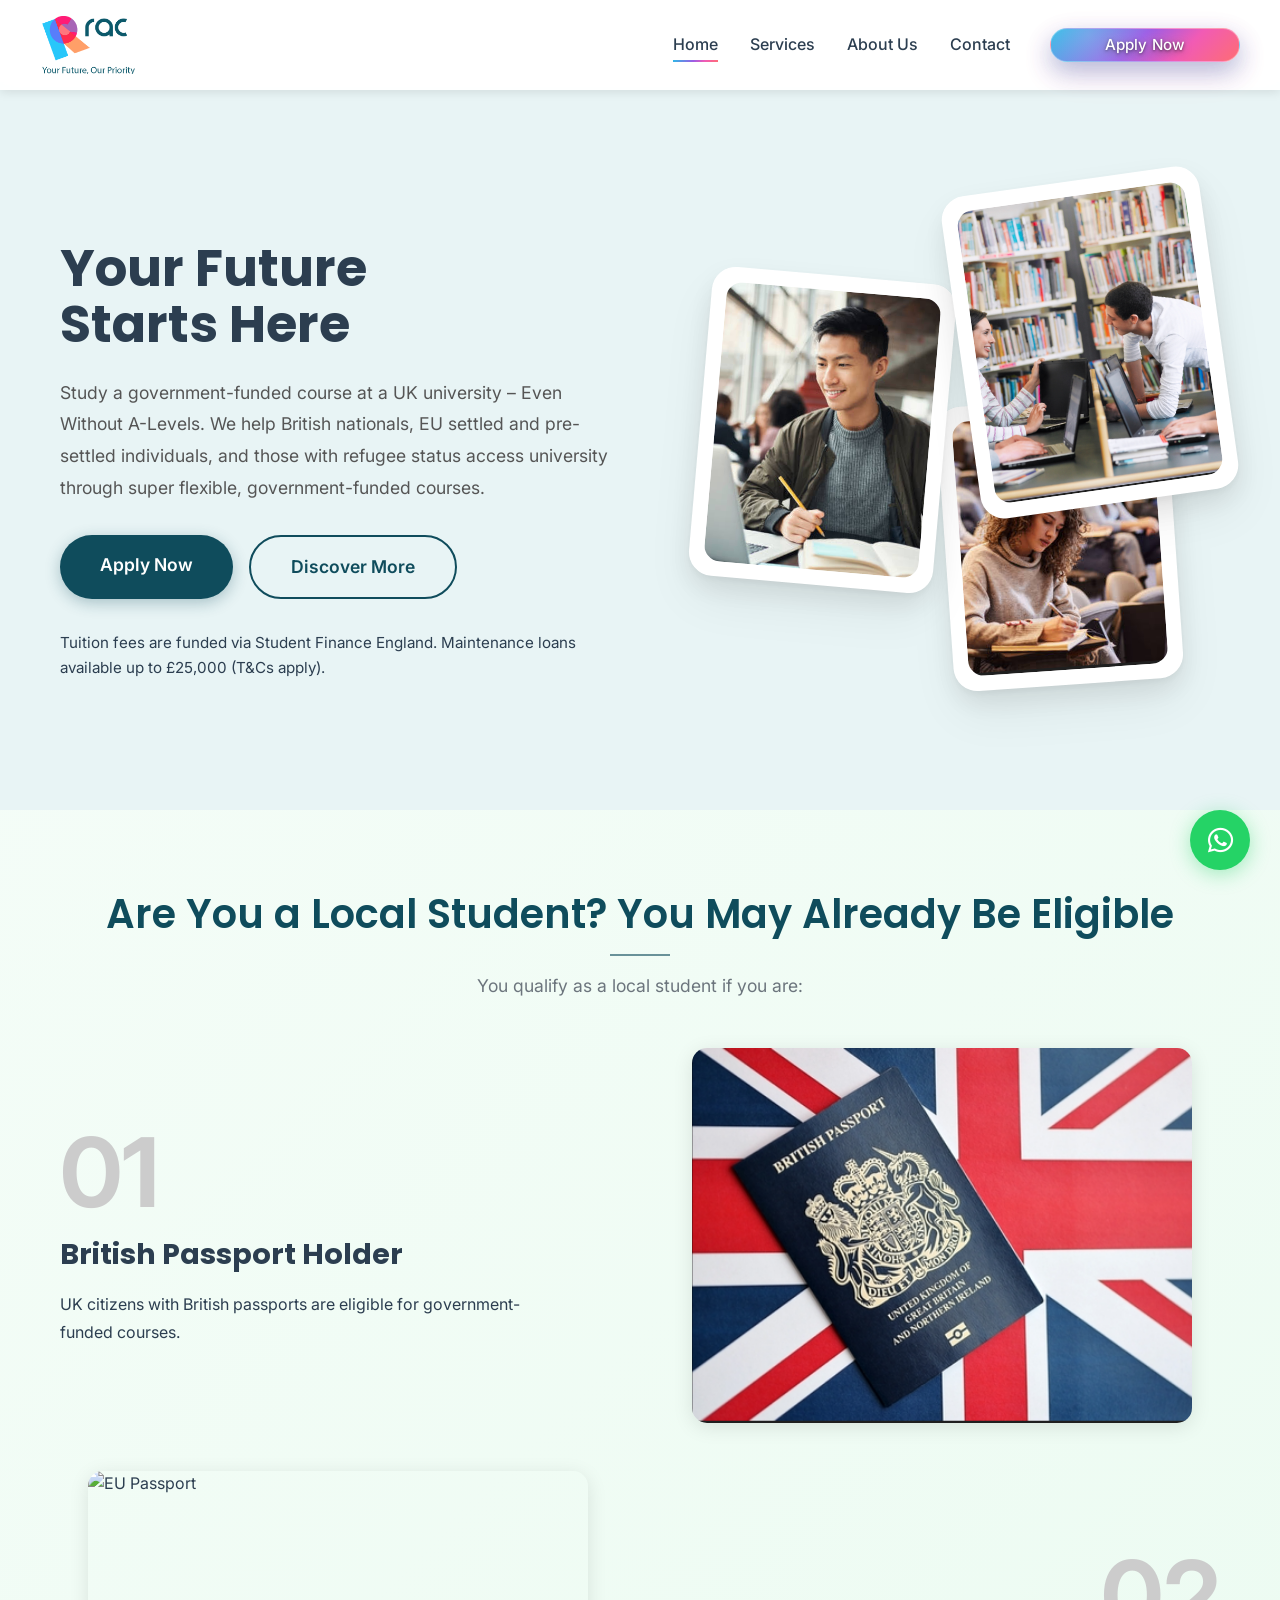
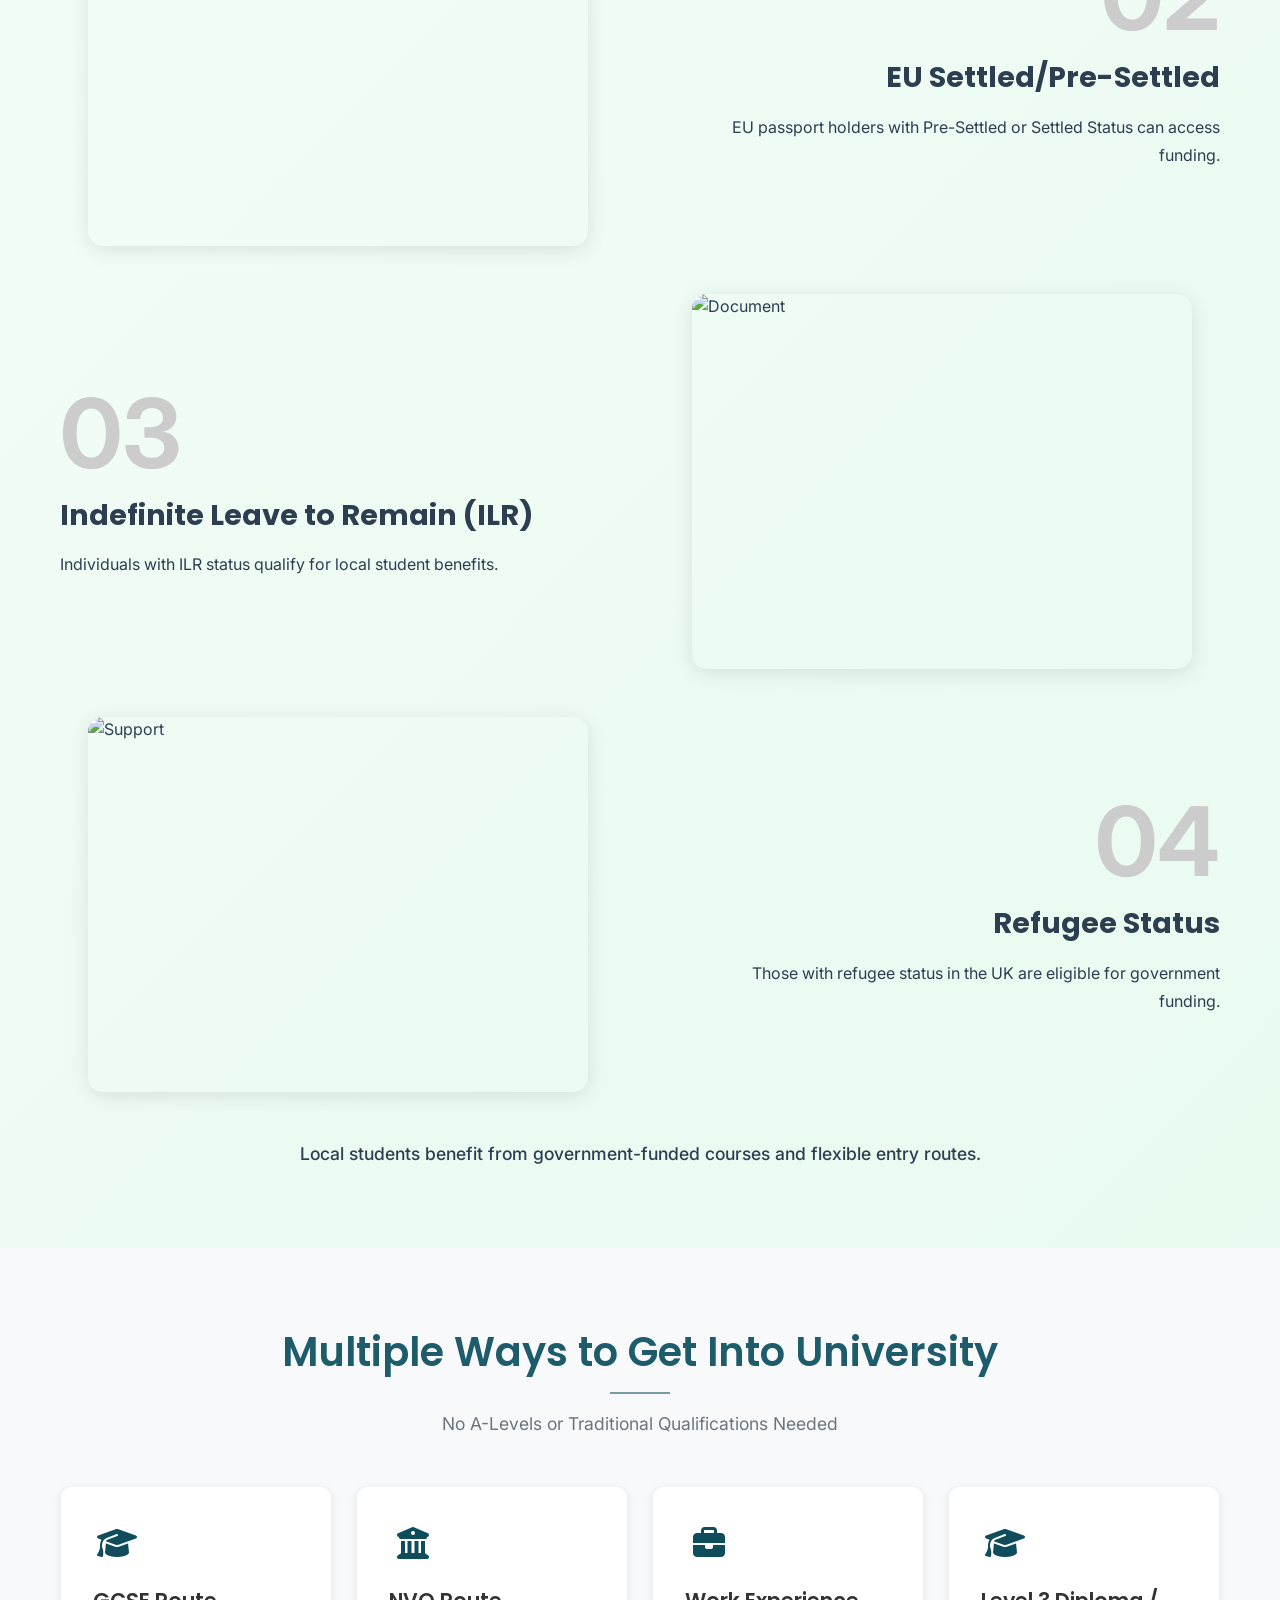
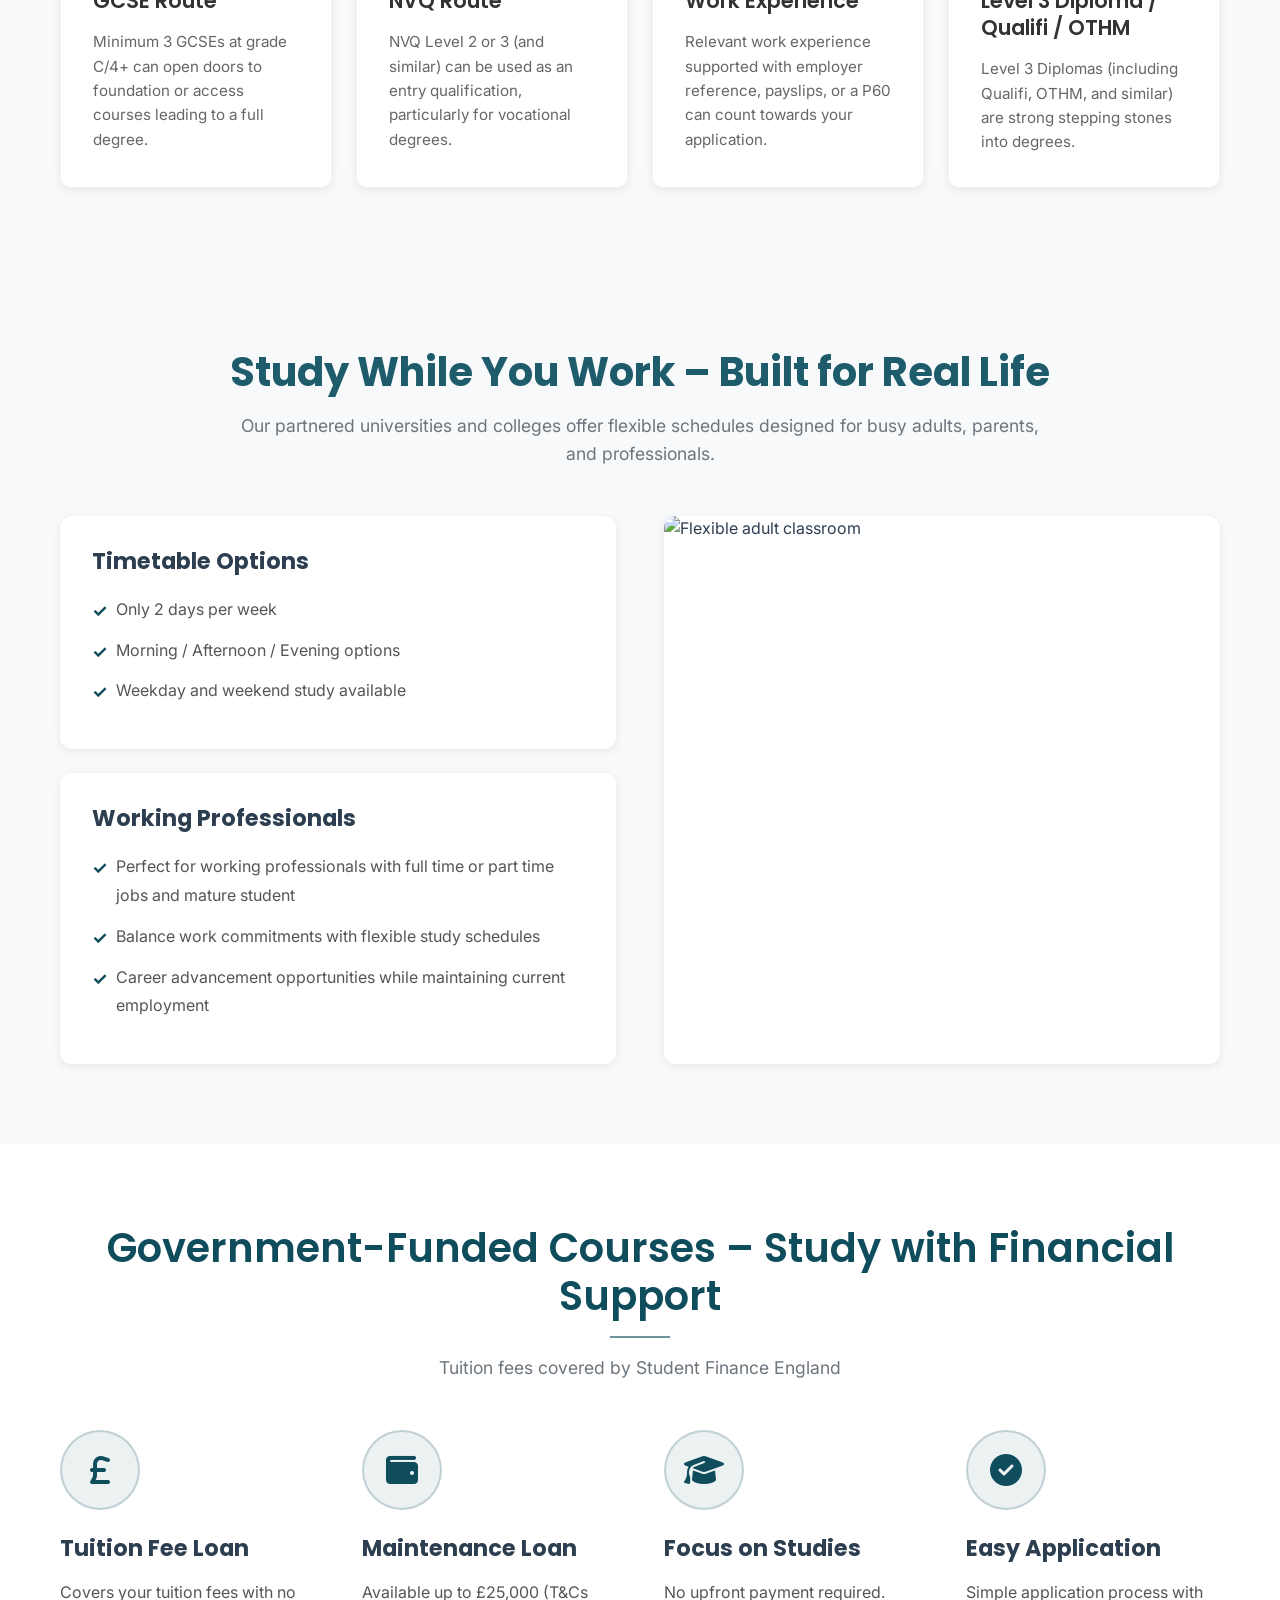
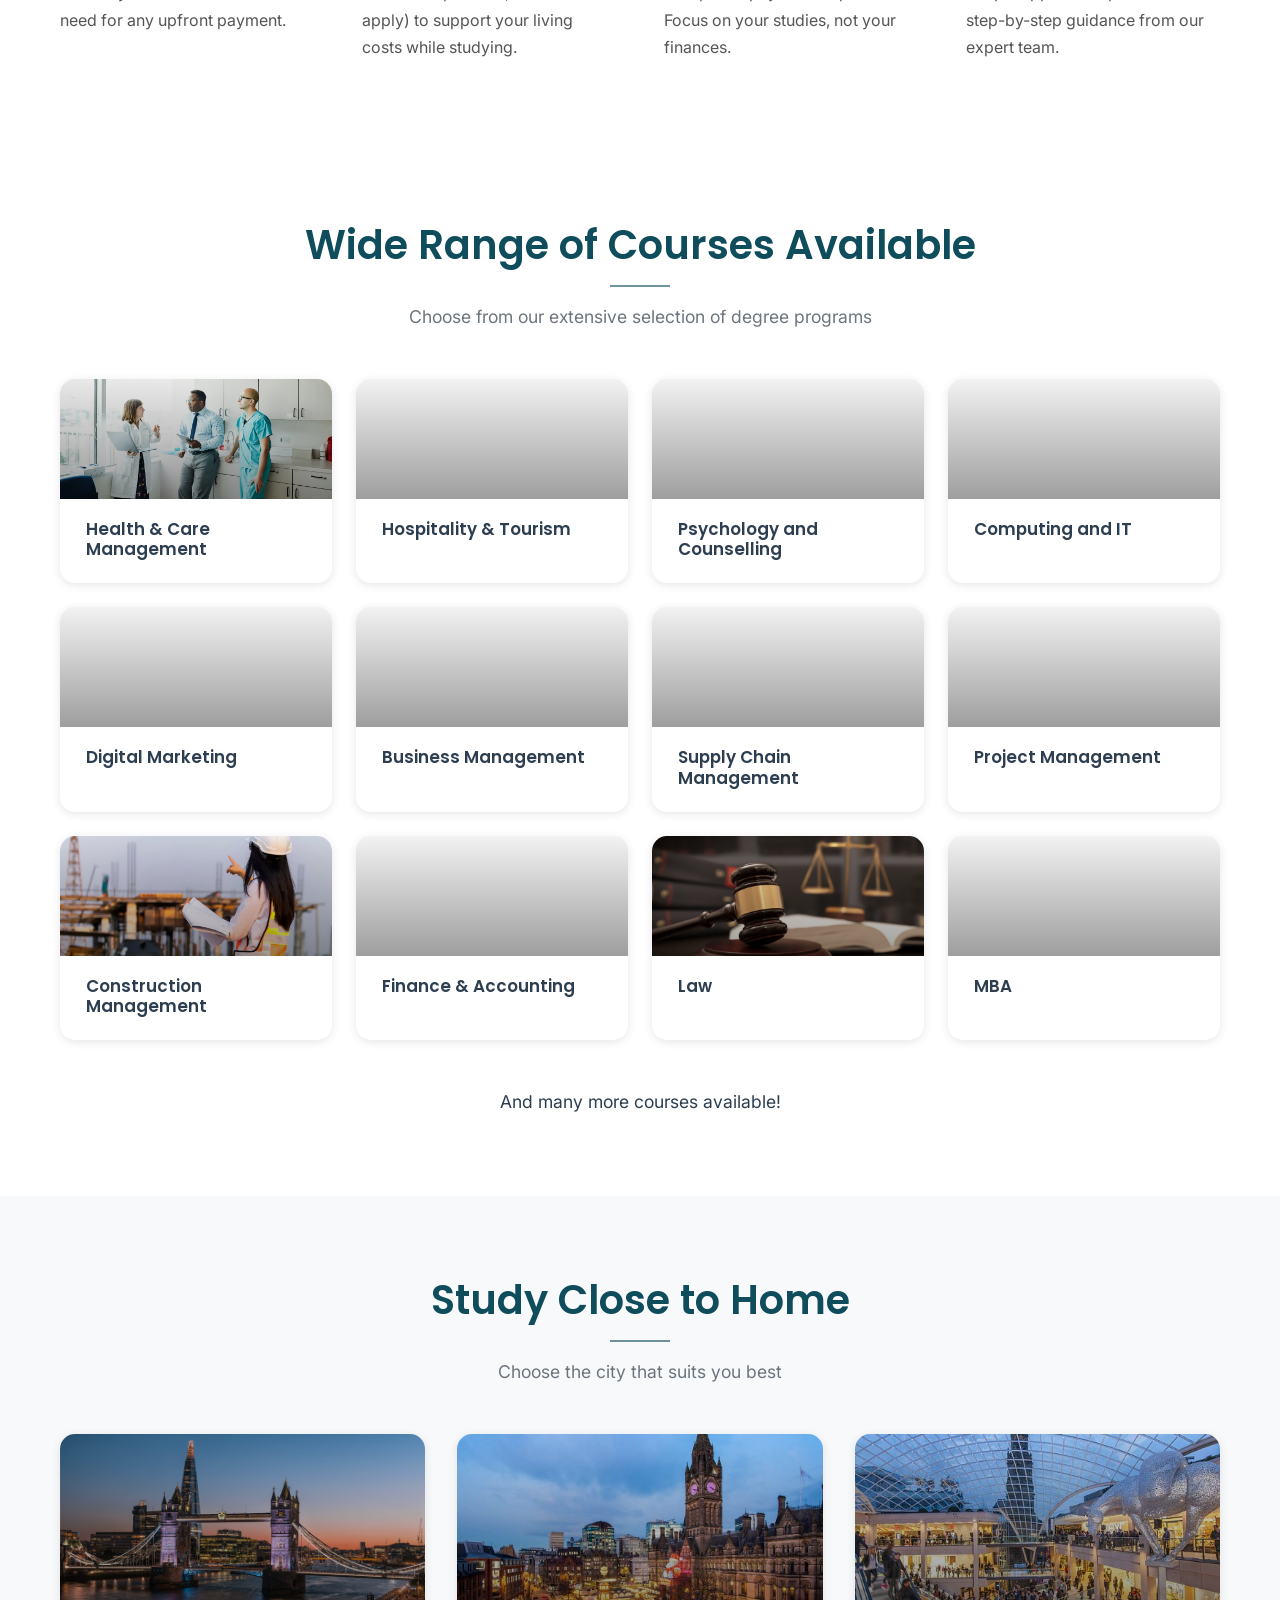
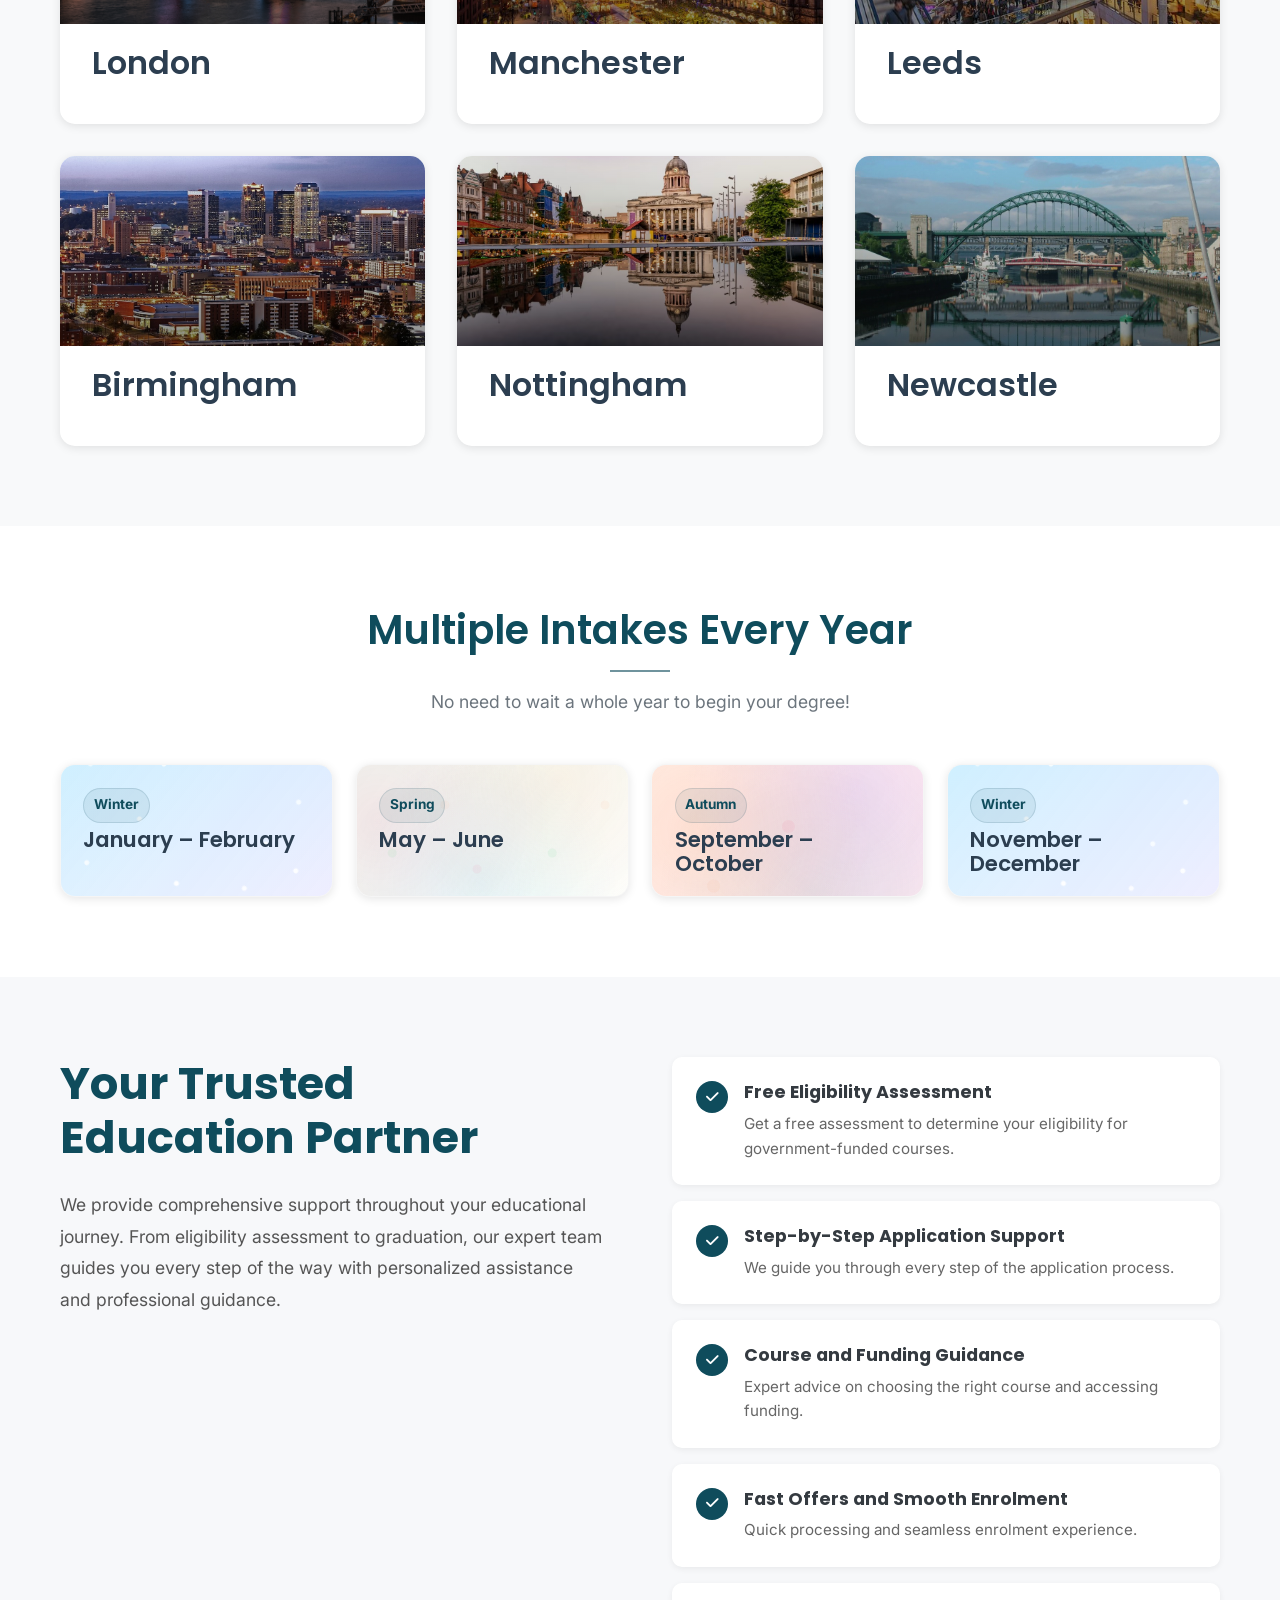
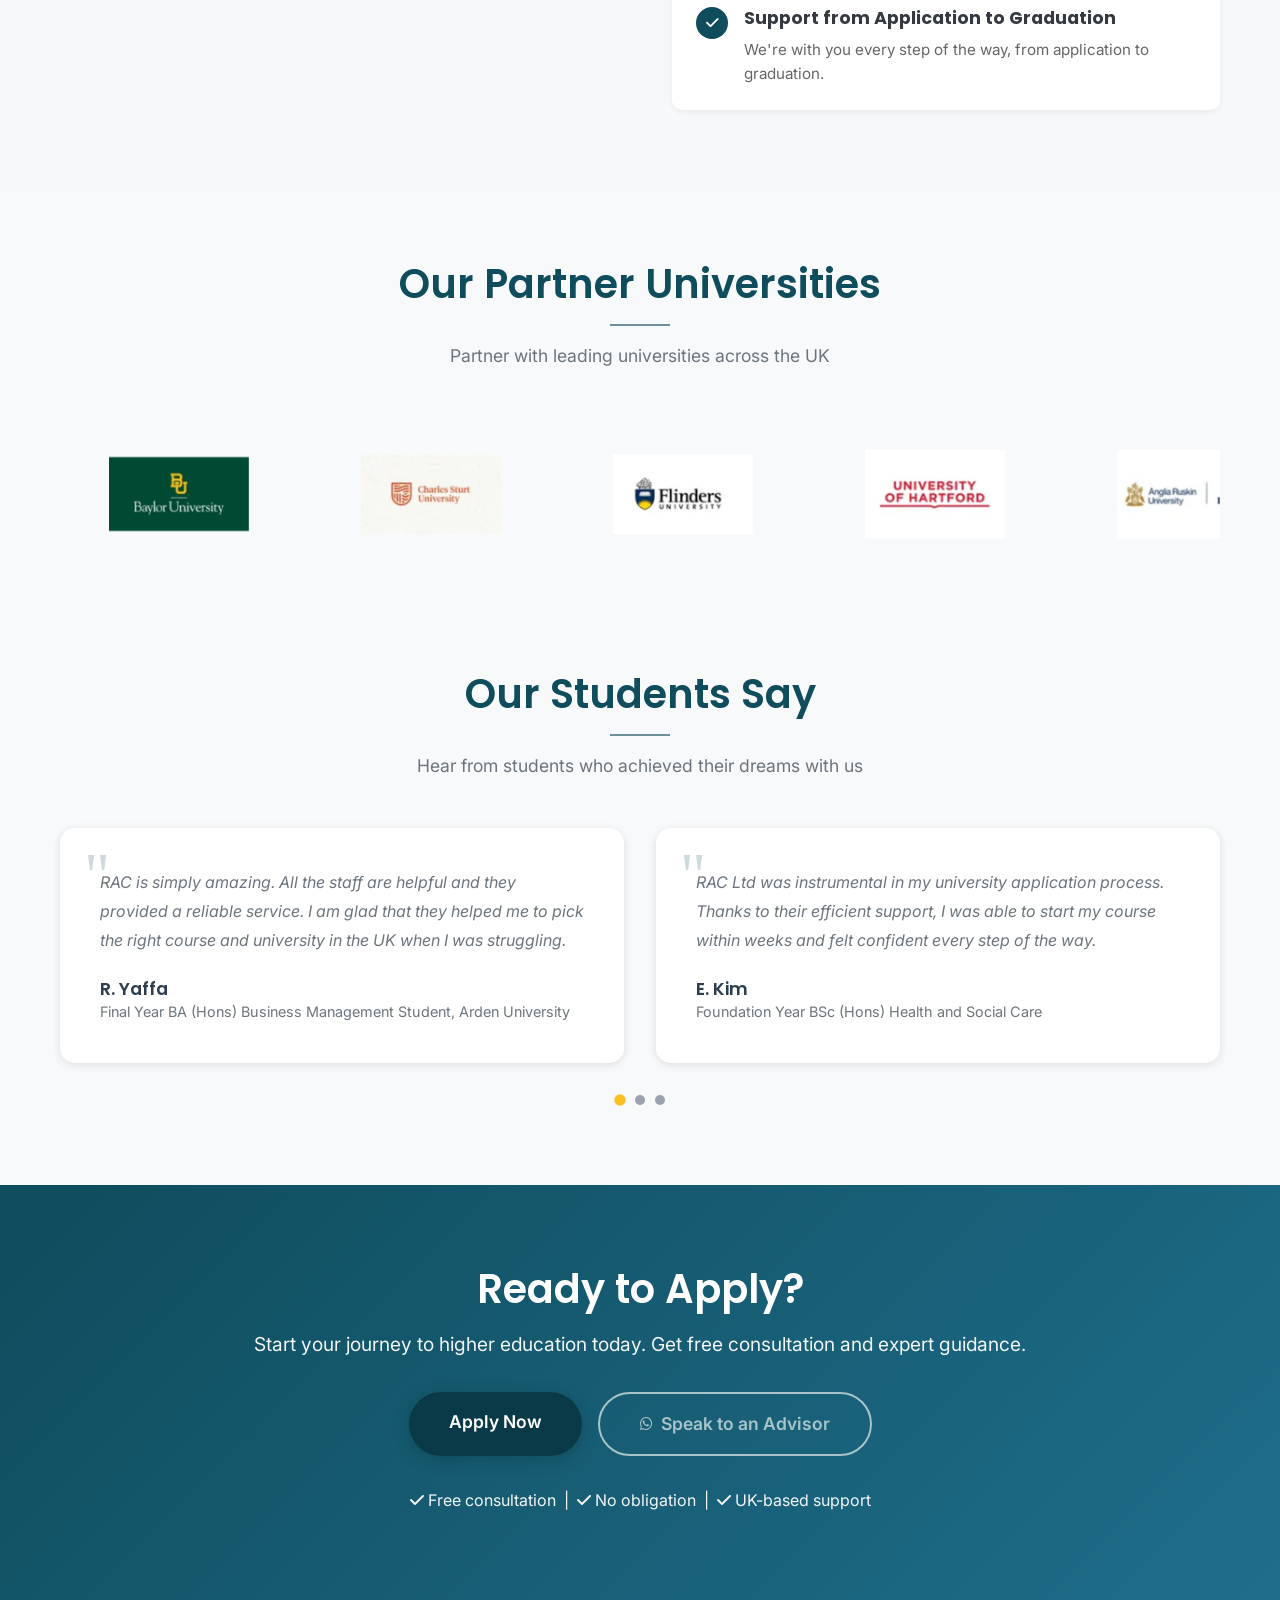
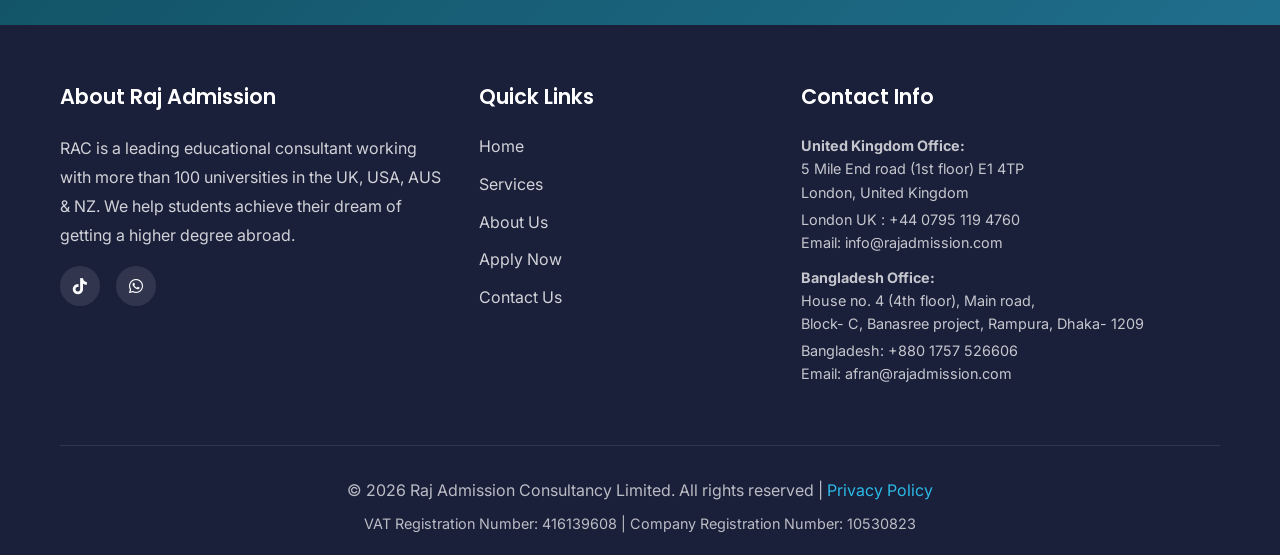
==== index.html @ 1b464572 "ini push" ====
<!DOCTYPE html>
<html lang="en">
<head>
    <meta charset="UTF-8">
    <meta name="viewport" content="width=device-width, initial-scale=1.0">
    <meta name="description" content="Raj Admission Consultancy - Your trusted partner for government-funded UK university courses. Study without A-Levels!">
    <title>Raj Admission Consultancy - Your Future Starts Here</title>
    
    <!-- Favicon -->
    <link rel="icon" type="image/png" href="assets/images/favicon.png">
    
    <!-- CSS -->
    <link rel="stylesheet" href="assets/css/style.css">
    
    <!-- Font Awesome -->
    <link rel="stylesheet" href="https://cdnjs.cloudflare.com/ajax/libs/font-awesome/6.4.0/css/all.min.css">
    
    <!-- AOS (Animate On Scroll) -->
    <link href="https://unpkg.com/aos@2.3.1/dist/aos.css" rel="stylesheet">
</head>
<body>
    <!-- Navbar -->
    <nav class="navbar">
        <div class="navbar-container">
            <div class="navbar-logo">
                <a href="index.html">
                    <img src="assets/images/logo.png" alt="Raj Admission Consultancy Logo">
                </a>
            </div>
            <button class="mobile-menu-toggle" aria-label="Toggle menu"><i class="fas fa-bars"></i></button>
            <ul class="navbar-menu">
                <li><a href="index.html" data-page="index">Home</a></li>
                <li><a href="services.html" data-page="services">Services</a></li>
                <li><a href="about.html" data-page="about">About Us</a></li>
                <li><a href="contact.html" data-page="contact">Contact</a></li>
                <li><a href="apply.html" class="btn-apply">Apply Now</a></li>
            </ul>
        </div>
    </nav>

    <!-- Hero Section -->
    <section class="hero">
        <div class="container">
            <div class="hero-wrapper">
                <!-- Left Column: Text and CTA -->
                <div class="hero-content" data-aos="fade-right">
                    <h1 class="hero-title">
                        <span class="title-line">Your Future</span>
                        <span class="title-line">Starts Here</span>
                    </h1>
                    <p class="hero-description">
                        Study a government-funded course at a UK university – Even Without A-Levels. We help British nationals, EU settled and pre-settled individuals, and those with refugee status access university through super flexible, government-funded courses.
                    </p>
                    <div class="hero-buttons">
                        <a href="apply.html" class="btn-primary">Apply Now</a>
                        <a href="#who-can-apply" class="btn-secondary">Discover More</a>
                    </div>
                    <p class="hero-info-text">
                        Tuition fees are funded via Student Finance England. Maintenance loans available up to £25,000 (T&Cs apply).
                    </p>
                </div>
                
                <!-- Right Column: Overlapping Images (desktop) / Single collage (after 964px) -->
                <div class="hero-images" data-aos="fade-left">
                    <!-- Shown only above 964px -->
                    <div class="hero-image hero-image-1">
                        <img src="assets/images/hero-1.png" alt="Students studying together">
                    </div>
                    <div class="hero-image hero-image-2">
                        <img src="assets/images/hero-2.png" alt="Student working on laptop">
                    </div>
                    <div class="hero-image hero-image-3">
                        <img src="assets/images/hero-3.png" alt="Student taking notes in lecture">
                    </div>
                    <!-- Shown only at 964px and below: your single composite image -->
                    <div class="hero-collage-single">
                        <img src="assets/images/hero-collage.png" alt="Students studying - Raj Admission">
                    </div>
                </div>
            </div>
        </div>
    </section>

    <!-- Who Can Apply Section -->
    <section class="section who-can-apply" id="who-can-apply">
        <div class="container">
            <div class="section-title" data-aos="fade-up">
                <h2>Are You a Local Student? You May Already Be Eligible</h2>
                <p>You qualify as a local student if you are:</p>
            </div>
            
            <!-- Z-Style Layout -->
            <div class="z-style-container">
                <!-- Row 1: Info Left, Image Right -->
                <div class="z-style-row">
                    <div class="z-style-info" data-aos="fade-right">
                        <div class="z-style-content">
                            <div class="step-number">01</div>
                            <h3>British Passport Holder</h3>
                            <p>UK citizens with British passports are eligible for government-funded courses.</p>
                        </div>
                    </div>
                    <div class="z-style-image" data-aos="fade-left">
                        <img src="assets/images/passport.png" alt="British Passport">
                    </div>
                </div>
                
                <!-- Row 2: Image Left, Info Right -->
                <div class="z-style-row z-style-row-reverse">
                    <div class="z-style-info" data-aos="fade-left">
                        <div class="z-style-content z-style-content-right">
                            <div class="step-number step-number-right">02</div>
                            <h3>EU Settled/Pre-Settled</h3>
                            <p>EU passport holders with Pre-Settled or Settled Status can access funding.</p>
                        </div>
                    </div>
                    <div class="z-style-image" data-aos="fade-right">
                        <img src="https://images.unsplash.com/photo-1511895426328-dc8714191300?ixlib=rb-4.0.3&auto=format&fit=crop&w=800&q=80" alt="EU Passport">
                    </div>
                </div>
                
                <!-- Row 3: Info Left, Image Right -->
                <div class="z-style-row">
                    <div class="z-style-info" data-aos="fade-right">
                        <div class="z-style-content">
                            <div class="step-number">03</div>
                            <h3>Indefinite Leave to Remain (ILR)</h3>
                            <p>Individuals with ILR status qualify for local student benefits.</p>
                        </div>
                    </div>
                    <div class="z-style-image" data-aos="fade-left">
                        <img src="https://images.unsplash.com/photo-1450101499163-c8848c66ca85?ixlib=rb-4.0.3&auto=format&fit=crop&w=800&q=80" alt="Document">
                    </div>
                </div>
                
                <!-- Row 4: Image Left, Info Right -->
                <div class="z-style-row z-style-row-reverse">
                    <div class="z-style-info" data-aos="fade-left">
                        <div class="z-style-content z-style-content-right">
                            <div class="step-number step-number-right">04</div>
                            <h3>Refugee Status</h3>
                            <p>Those with refugee status in the UK are eligible for government funding.</p>
                        </div>
                    </div>
                    <div class="z-style-image" data-aos="fade-right">
                        <img src="https://images.unsplash.com/photo-1521737711867-e3b97375f902?ixlib=rb-4.0.3&auto=format&fit=crop&w=800&q=80" alt="Support">
                    </div>
                </div>
            </div>
            
            <div class="text-center mt-3" data-aos="fade-up">
                <p style="font-size: 1.1rem; color: var(--text-dark); font-weight: 500;">
                    Local students benefit from government-funded courses and flexible entry routes.
                </p>
            </div>
        </div>
    </section>

    <!-- Entry Routes Section -->
    <section class="section entry-routes" id="entry-routes">
        <div class="container">
            <div class="section-title" data-aos="fade-up">
                <h2>Multiple Ways to Get Into University</h2>
                <p>No A-Levels or Traditional Qualifications Needed</p>
            </div>
            <div class="grid grid-4">
                <div class="route-card" data-aos="fade-up" data-aos-delay="100">
                    <div class="route-card-icon">
                        <i class="fas fa-graduation-cap"></i>
                    </div>
                    <h3>GCSE Route</h3>
                    <p>Minimum 3 GCSEs at grade C/4+ can open doors to foundation or access courses leading to a full degree.</p>
                </div>
                <div class="route-card" data-aos="fade-up" data-aos-delay="200">
                    <div class="route-card-icon">
                        <i class="fas fa-university"></i>
                    </div>
                    <h3>NVQ Route</h3>
                    <p>NVQ Level 2 or 3 (and similar) can be used as an entry qualification, particularly for vocational degrees.</p>
                </div>
                <div class="route-card" data-aos="fade-up" data-aos-delay="300">
                    <div class="route-card-icon">
                        <i class="fas fa-briefcase"></i>
                    </div>
                    <h3>Work Experience</h3>
                    <p>Relevant work experience supported with employer reference, payslips, or a P60 can count towards your application.</p>
                </div>
                <div class="route-card" data-aos="fade-up" data-aos-delay="400">
                    <div class="route-card-icon">
                        <i class="fas fa-graduation-cap"></i>
                    </div>
                    <h3>Level 3 Diploma / Qualifi / OTHM</h3>
                    <p>Level 3 Diplomas (including Qualifi, OTHM, and similar) are strong stepping stones into degrees.</p>
                </div>
            </div>
        </div>
    </section>

    <!-- Flexible Study Section -->
    <section class="section flexible-study-section" style="background: #f8f9fa;" id="flexible-study">
        <div class="container">
            <div class="flexible-study-header" data-aos="fade-up">
                <h2 class="flexible-study-title">
                    <span class="title-part-1">Study While You Work</span>
                    <span class="title-part-2">– Built for Real Life</span>
                </h2>
                <p class="flexible-study-intro">Our partnered universities and colleges offer flexible schedules designed for busy adults, parents, and professionals.</p>
            </div>
            <div class="flexible-study-content">
                <div class="flexible-study-cards" data-aos="fade-right">
                    <div class="flexible-study-card">
                        <h3>Timetable Options</h3>
                        <ul class="flexible-study-list">
                            <li>Only 2 days per week</li>
                            <li>Morning / Afternoon / Evening options</li>
                            <li>Weekday and weekend study available</li>
                        </ul>
                    </div>
                    <div class="flexible-study-card">
                        <h3>Working Professionals</h3>
                        <ul class="flexible-study-list">
                            <li>Perfect for working professionals with full time or part time jobs and mature student</li>
                            <li>Balance work commitments with flexible study schedules</li>
                            <li>Career advancement opportunities while maintaining current employment</li>
                        </ul>
                    </div>
                </div>
                <div class="flexible-study-image" data-aos="fade-left">
                    <div class="flexible-study-image-placeholder">
                        <img src="https://images.unsplash.com/photo-1522202176988-66273c2fd55f?ixlib=rb-4.0.3&auto=format&fit=crop&w=800&q=80" alt="Flexible adult classroom">
                    </div>
                </div>
            </div>
        </div>
    </section>

    <!-- Funding & Financial Support Section -->
    <section class="section funding-section" id="funding">
        <div class="container">
            <div class="section-title" data-aos="fade-up">
                <h2>Government-Funded Courses – Study with Financial Support</h2>
                <p>Tuition fees covered by Student Finance England</p>
            </div>
            <div class="funding-features-grid">
                <div class="funding-feature" data-aos="fade-up" data-aos-delay="100">
                    <div class="funding-feature-icon">
                        <i class="fas fa-pound-sign"></i>
                    </div>
                    <h3>Tuition Fee Loan</h3>
                    <p>Covers your tuition fees with no need for any upfront payment.</p>
                </div>
                <div class="funding-feature" data-aos="fade-up" data-aos-delay="200">
                    <div class="funding-feature-icon">
                        <i class="fas fa-wallet"></i>
                    </div>
                    <h3>Maintenance Loan</h3>
                    <p>Available up to £25,000 (T&Cs apply) to support your living costs while studying.</p>
                </div>
                <div class="funding-feature" data-aos="fade-up" data-aos-delay="300">
                    <div class="funding-feature-icon">
                        <i class="fas fa-graduation-cap"></i>
                    </div>
                    <h3>Focus on Studies</h3>
                    <p>No upfront payment required. Focus on your studies, not your finances.</p>
                </div>
                <div class="funding-feature" data-aos="fade-up" data-aos-delay="400">
                    <div class="funding-feature-icon">
                        <i class="fas fa-check-circle"></i>
                    </div>
                    <h3>Easy Application</h3>
                    <p>Simple application process with step-by-step guidance from our expert team.</p>
                </div>
            </div>
        </div>
    </section>

    <!-- Wide Range of Courses Section -->
    <section class="section" id="courses">
        <div class="container">
            <div class="section-title" data-aos="fade-up">
                <h2>Wide Range of Courses Available</h2>
                <p>Choose from our extensive selection of degree programs</p>
            </div>
            <div class="grid grid-4 course-grid">
                <div class="card course-card" data-aos="fade-up" data-aos-delay="100">
                    <div class="course-photo" style="background-image: url('assets/images/health-care.png');"></div>
                    <div class="course-content">
                        <h4>Health & Care Management</h4>
                    </div>
                </div>
                <div class="card course-card" data-aos="fade-up" data-aos-delay="150">
                    <div class="course-photo" style="background-image: url('https://images.pexels.com/photos/258154/pexels-photo-258154.jpeg?auto=compress&cs=tinysrgb&w=800');"></div>
                    <div class="course-content">
                        <h4>Hospitality & Tourism</h4>
                    </div>
                </div>
                <div class="card course-card" data-aos="fade-up" data-aos-delay="200">
                    <div class="course-photo" style="background-image: url('https://images.pexels.com/photos/4101143/pexels-photo-4101143.jpeg?auto=compress&cs=tinysrgb&w=800');"></div>
                    <div class="course-content">
                        <h4>Psychology and Counselling</h4>
                    </div>
                </div>
                <div class="card course-card" data-aos="fade-up" data-aos-delay="250">
                    <div class="course-photo" style="background-image: url('https://images.pexels.com/photos/1181675/pexels-photo-1181675.jpeg?auto=compress&cs=tinysrgb&w=800');"></div>
                    <div class="course-content">
                        <h4>Computing and IT</h4>
                    </div>
                </div>
                <div class="card course-card" data-aos="fade-up" data-aos-delay="300">
                    <div class="course-photo" style="background-image: url('https://images.pexels.com/photos/1181673/pexels-photo-1181673.jpeg?auto=compress&cs=tinysrgb&w=800');"></div>
                    <div class="course-content">
                        <h4>Digital Marketing</h4>
                    </div>
                </div>
                <div class="card course-card" data-aos="fade-up" data-aos-delay="350">
                    <div class="course-photo" style="background-image: url('https://images.pexels.com/photos/3184465/pexels-photo-3184465.jpeg?auto=compress&cs=tinysrgb&w=800');"></div>
                    <div class="course-content">
                        <h4>Business Management</h4>
                    </div>
                </div>
                <div class="card course-card" data-aos="fade-up" data-aos-delay="400">
                    <div class="course-photo" style="background-image: url('https://images.pexels.com/photos/4484078/pexels-photo-4484078.jpeg?auto=compress&cs=tinysrgb&w=800');"></div>
                    <div class="course-content">
                        <h4>Supply Chain Management</h4>
                    </div>
                </div>
                <div class="card course-card" data-aos="fade-up" data-aos-delay="450">
                    <div class="course-photo" style="background-image: url('https://images.pexels.com/photos/3861953/pexels-photo-3861953.jpeg?auto=compress&cs=tinysrgb&w=800');"></div>
                    <div class="course-content">
                        <h4>Project Management</h4>
                    </div>
                </div>
                <div class="card course-card" data-aos="fade-up" data-aos-delay="500">
                    <div class="course-photo" style="background-image: url('assets/images/construction.png');"></div>
                    <div class="course-content">
                        <h4>Construction Management</h4>
                    </div>
                </div>
                <div class="card course-card" data-aos="fade-up" data-aos-delay="550">
                    <div class="course-photo" style="background-image: url('https://images.pexels.com/photos/4968633/pexels-photo-4968633.jpeg?auto=compress&cs=tinysrgb&w=800');"></div>
                    <div class="course-content">
                        <h4>Finance & Accounting</h4>
                    </div>
                </div>
                <div class="card course-card" data-aos="fade-up" data-aos-delay="600">
                    <div class="course-photo" style="background-image: url('assets/images/law.png');"></div>
                    <div class="course-content">
                        <h4>Law</h4>
                    </div>
                </div>
                <div class="card course-card" data-aos="fade-up" data-aos-delay="650">
                    <div class="course-photo" style="background-image: url('https://images.pexels.com/photos/3184298/pexels-photo-3184298.jpeg?auto=compress&cs=tinysrgb&w=800');"></div>
                    <div class="course-content">
                        <h4>MBA</h4>
                    </div>
                </div>
            </div>
            <div class="text-center mt-3" data-aos="fade-up">
                <p style="font-size: 1.1rem; color: var(--text-dark);">And many more courses available!</p>
            </div>
        </div>
    </section>

    <!-- Locations Section -->
    <section class="section" style="background: #f8f9fa;" id="locations">
        <div class="container">
            <div class="section-title" data-aos="fade-up">
                <h2>Study Close to Home</h2>
                <p>Choose the city that suits you best</p>
            </div>
            <div class="grid grid-3">
                <div class="card location-card" data-aos="fade-up" data-aos-delay="100">
                    <div class="location-photo" style="background-image: url('assets/images/london.png');" aria-label="London"></div>
                    <div class="location-content">
                        <h3>London</h3>
                    </div>
                </div>
                <div class="card location-card" data-aos="fade-up" data-aos-delay="150">
                    <div class="location-photo" style="background-image: url('assets/images/manchester.png');" aria-label="Manchester"></div>
                    <div class="location-content">
                        <h3>Manchester</h3>
                    </div>
                </div>
                <div class="card location-card" data-aos="fade-up" data-aos-delay="200">
                    <div class="location-photo" style="background-image: url('assets/images/leeds.png');" aria-label="Leeds"></div>
                    <div class="location-content">
                        <h3>Leeds</h3>
                    </div>
                </div>
                <div class="card location-card" data-aos="fade-up" data-aos-delay="250">
                    <div class="location-photo" style="background-image: url('assets/images/birmingham.png');" aria-label="Birmingham"></div>
                    <div class="location-content">
                        <h3>Birmingham</h3>
                    </div>
                </div>
                <div class="card location-card" data-aos="fade-up" data-aos-delay="300">
                    <div class="location-photo" style="background-image: url('assets/images/nottingham.png');" aria-label="Nottingham"></div>
                    <div class="location-content">
                        <h3>Nottingham</h3>
                    </div>
                </div>
                <div class="card location-card" data-aos="fade-up" data-aos-delay="350">
                    <div class="location-photo" style="background-image: url('assets/images/newcastle.png');" aria-label="Newcastle"></div>
                    <div class="location-content">
                        <h3>Newcastle</h3>
                    </div>
                </div>
            </div>
        </div>
    </section>

    <!-- Multiple Intakes Section -->
    <section class="section" id="intakes">
        <div class="container">
            <div class="section-title" data-aos="fade-up">
                <h2>Multiple Intakes Every Year</h2>
                <p>No need to wait a whole year to begin your degree!</p>
            </div>
            <div class="grid grid-4 intake-grid">
                <div class="card intake-card season-winter" data-aos="fade-up" data-aos-delay="100">
                    <div class="intake-badge">Winter</div>
                    <h3>January – February</h3>
                </div>
                <div class="card intake-card season-spring" data-aos="fade-up" data-aos-delay="200">
                    <div class="intake-badge">Spring</div>
                    <h3>May – June</h3>
                </div>
                <div class="card intake-card season-autumn" data-aos="fade-up" data-aos-delay="300">
                    <div class="intake-badge">Autumn</div>
                    <h3>September – October</h3>
                </div>
                <div class="card intake-card season-winter" data-aos="fade-up" data-aos-delay="400">
                    <div class="intake-badge">Winter</div>
                    <h3>November – December</h3>
                </div>
            </div>
        </div>
    </section>

    <!-- Why Choose Us Section -->
    <section class="section why-choose-us-section" id="why-choose-us">
        <div class="container">
            <div class="why-choose-us-wrapper">
                <div class="why-choose-us-content" data-aos="fade-right">
                    <h2 class="why-choose-us-title">
                        <span class="title-part-1">Your Trusted</span>
                        <span class="title-part-2">Education Partner</span>
                    </h2>
                    <p class="why-choose-us-description">
                        We provide comprehensive support throughout your educational journey. From eligibility assessment to graduation, our expert team guides you every step of the way with personalized assistance and professional guidance.
                    </p>
                </div>
                <div class="why-choose-us-list" data-aos="fade-left">
                    <div class="why-choose-us-item">
                        <div class="why-choose-us-check">
                            <i class="fas fa-check"></i>
                        </div>
                        <div class="why-choose-us-item-content">
                            <h3>Free Eligibility Assessment</h3>
                            <p>Get a free assessment to determine your eligibility for government-funded courses.</p>
                        </div>
                    </div>
                    <div class="why-choose-us-item">
                        <div class="why-choose-us-check">
                            <i class="fas fa-check"></i>
                        </div>
                        <div class="why-choose-us-item-content">
                            <h3>Step-by-Step Application Support</h3>
                            <p>We guide you through every step of the application process.</p>
                        </div>
                    </div>
                    <div class="why-choose-us-item">
                        <div class="why-choose-us-check">
                            <i class="fas fa-check"></i>
                        </div>
                        <div class="why-choose-us-item-content">
                            <h3>Course and Funding Guidance</h3>
                            <p>Expert advice on choosing the right course and accessing funding.</p>
                        </div>
                    </div>
                    <div class="why-choose-us-item">
                        <div class="why-choose-us-check">
                            <i class="fas fa-check"></i>
                        </div>
                        <div class="why-choose-us-item-content">
                            <h3>Fast Offers and Smooth Enrolment</h3>
                            <p>Quick processing and seamless enrolment experience.</p>
                        </div>
                    </div>
                    <div class="why-choose-us-item">
                        <div class="why-choose-us-check">
                            <i class="fas fa-check"></i>
                        </div>
                        <div class="why-choose-us-item-content">
                            <h3>Support from Application to Graduation</h3>
                            <p>We're with you every step of the way, from application to graduation.</p>
                        </div>
                    </div>
                </div>
            </div>
        </div>
    </section>

    <!-- Study Abroad Section (Partners) -->
    <section class="university-section" id="partners">
        <div class="container">
            <div class="section-title" data-aos="fade-up">
                <h2>Our Partner Universities</h2>
                <p>Partner with leading universities across the UK</p>
            </div>
            <div class="university-scroll" aria-label="University partners">
                <div class="university-track">
                    <div class="university-logo" data-aos="fade-up" data-aos-delay="100">
                        <img src="assets/images/Attached_image.png" alt="Lancaster University logo">
                    </div>
                    <div class="university-logo" data-aos="fade-up" data-aos-delay="150">
                        <img src="assets/images/Attached_image1.png" alt="University of Northampton logo">
                    </div>
                    <div class="university-logo" data-aos="fade-up" data-aos-delay="200">
                        <img src="assets/images/Attached_image2.png" alt="Royal Holloway University of London logo">
                    </div>
                    <div class="university-logo" data-aos="fade-up" data-aos-delay="250">
                        <img src="assets/images/Attached_image3.png" alt="University of Leeds logo">
                    </div>
                    <div class="university-logo" data-aos="fade-up" data-aos-delay="300">
                        <img src="assets/images/Attached_image4.png" alt="Anglia Ruskin University logo">
                    </div>
                    <div class="university-logo" data-aos="fade-up" data-aos-delay="350">
                        <img src="assets/images/Attached_image5.png" alt="University of Huddersfield logo">
                    </div>
                    <div class="university-logo" data-aos="fade-up" data-aos-delay="400">
                        <img src="assets/images/Attached_image6.png" alt="University of Hartford logo">
                    </div>
                    <div class="university-logo" data-aos="fade-up" data-aos-delay="450">
                        <img src="assets/images/Surrey-150x150.png" alt="University of Surrey logo">
                    </div>
                    <div class="university-logo" data-aos="fade-up" data-aos-delay="500">
                        <img src="assets/images/Leeds-150x150.png" alt="Flinders University logo">
                    </div>
                    <div class="university-logo" data-aos="fade-up" data-aos-delay="550">
                        <img src="assets/images/Northampton-150x150.png" alt="Baylor University logo">
                    </div>
                    <div class="university-logo" data-aos="fade-up" data-aos-delay="600">
                        <img src="assets/images/Royal-Holloway-150x150.png" alt="Charles Sturt University logo">
                    </div>
                </div>
            </div>
        </div>
    </section>

    <!-- Testimonials Section -->
    <section class="section testimonials" id="testimonials">
        <div class="container">
            <div class="section-title" data-aos="fade-up">
                <h2>Our Students Say</h2>
                <p>Hear from students who achieved their dreams with us</p>
            </div>

            <div class="testimonials-slider">
                <!-- Slide 1 -->
                <div class="testimonials-slide active">
                    <div class="grid grid-2">
                        <div class="testimonial-card" data-aos="fade-up" data-aos-delay="100">
                            <p class="testimonial-text">RAC is simply amazing. All the staff are helpful and they provided a reliable service. I am glad that they helped me to pick the right course and university in the UK when I was struggling.</p>
                            <div class="testimonial-author">
                                <div class="testimonial-author-info">
                                    <h4>R. Yaffa</h4>
                                    <p>Final Year BA (Hons) Business Management Student, Arden University</p>
                                </div>
                            </div>
                        </div>
                        <div class="testimonial-card" data-aos="fade-up" data-aos-delay="150">
                            <p class="testimonial-text">RAC Ltd was instrumental in my university application process. Thanks to their efficient support, I was able to start my course within weeks and felt confident every step of the way.</p>
                            <div class="testimonial-author">
                                <div class="testimonial-author-info">
                                    <h4>E. Kim</h4>
                                    <p>Foundation Year BSc (Hons) Health and Social Care</p>
                                </div>
                            </div>
                        </div>
                    </div>
                </div>

                <!-- Slide 2 -->
                <div class="testimonials-slide">
                    <div class="grid grid-2">
                        <div class="testimonial-card">
                            <p class="testimonial-text">RAC Ltd provided invaluable assistance during my university search, guiding me to pursue a BA (Hons) in Business Management at the Global Banking School. Thanks to their support, I have successfully graduated and am now employed in the UK.</p>
                            <div class="testimonial-author">
                                <div class="testimonial-author-info">
                                    <h4>M. Sanwar Hossain</h4>
                                    <p>Graduate in BA (Hons) Business Management</p>
                                </div>
                            </div>
                        </div>
                        <div class="testimonial-card">
                            <p class="testimonial-text">I recently sought assistance from RAC Ltd for my university application and am extremely pleased with the service. Their guidance made the entire process smooth and stress-free despite my busy schedule.</p>
                            <div class="testimonial-author">
                                <div class="testimonial-author-info">
                                    <h4>S. Agnieska</h4>
                                    <p>Business Management Student</p>
                                </div>
                            </div>
                        </div>
                    </div>
                </div>

                <!-- Slide 3 -->
                <div class="testimonials-slide">
                    <div class="grid grid-2">
                        <div class="testimonial-card">
                            <p class="testimonial-text">I’ve known Raj and his team for years. They’ve helped me with every stage of my education journey and always treat me like family. I wouldn’t hesitate to recommend them to anyone.</p>
                            <div class="testimonial-author">
                                <div class="testimonial-author-info">
                                    <h4>N. Njai</h4>
                                    <p>Health and Care Management Student</p>
                                </div>
                            </div>
                        </div>
                        <div class="testimonial-card">
                            <p class="testimonial-text">From choosing the right university to preparing my documents, RAC Ltd supported me at each step. Their honest advice and fast responses made the whole experience simple and reassuring.</p>
                            <div class="testimonial-author">
                                <div class="testimonial-author-info">
                                    <h4>A. Sarkisjan</h4>
                                    <p>Business Management Student</p>
                                </div>
                            </div>
                        </div>
                    </div>
                </div>

                <!-- Slider dots -->
                <div class="testimonials-dots">
                    <button class="testimonial-dot active" data-index="0" aria-label="Show testimonial group 1"></button>
                    <button class="testimonial-dot" data-index="1" aria-label="Show testimonial group 2"></button>
                    <button class="testimonial-dot" data-index="2" aria-label="Show testimonial group 3"></button>
                </div>
            </div>
        </div>
    </section>

    <!-- CTA Section -->
    <section class="cta-section" id="contact">
        <div class="container">
            <div data-aos="fade-up">
                <h2>Ready to Apply?</h2>
                <p>Start your journey to higher education today. Get free consultation and expert guidance.</p>
                <div style="display: flex; gap: 1rem; justify-content: center; flex-wrap: wrap; margin-top: 2rem;">
                    <a href="apply.html" class="btn-primary">Apply Now</a>
                    <a href="https://wa.me/447951194760" class="btn-secondary" target="_blank">
                        <i class="fab fa-whatsapp"></i> Speak to an Advisor
                    </a>
                </div>
                <p style="margin-top: 2rem; font-size: 1rem;">
                    <i class="fas fa-check"></i> Free consultation &nbsp;|&nbsp; 
                    <i class="fas fa-check"></i> No obligation &nbsp;|&nbsp; 
                    <i class="fas fa-check"></i> UK-based support
                </p>
            </div>
        </div>
    </section>

    <!-- Footer -->
    <footer class="footer">
        <div class="container">
            <div class="footer-content">
                <!-- About Us Column -->
                <div class="footer-column">
                    <h3>About Raj Admission</h3>
                    <p>RAC is a leading educational consultant working with more than 100 universities in the UK, USA, AUS & NZ. We help students achieve their dream of getting a higher degree abroad.</p>
                    <div class="social-links">
                        <a href="https://www.tiktok.com/@rajadmission" target="_blank" rel="noopener noreferrer" aria-label="TikTok">
                            <i class="fab fa-tiktok"></i>
                        </a>
                        <a href="https://wa.me/447951194760" target="_blank" rel="noopener noreferrer" aria-label="WhatsApp">
                            <i class="fab fa-whatsapp"></i>
                        </a>
                    </div>
                </div>

                <!-- Quick Links Column -->
                <div class="footer-column">
                    <h3>Quick Links</h3>
                    <ul class="footer-links">
                        <li><a href="index.html">Home</a></li>
                        <li><a href="services.html">Services</a></li>
                        <li><a href="about.html">About Us</a></li>
                        <li><a href="apply.html">Apply Now</a></li>
                        <li><a href="contact.html">Contact Us</a></li>
                    </ul>
                </div>

                <!-- Contact Info Column -->
                <div class="footer-column">
                    <h3>Contact Info</h3>
                    <ul class="footer-contact-info">
                        <li>
                            <div>
                                <strong>United Kingdom Office:</strong><br>
                                5 Mile End road (1st floor) E1 4TP<br>
                                London, United Kingdom<br>
                                <span style="display:block; margin-top:4px;">
                                    London UK : <a href="tel:+4407951194760">+44 0795 119 4760</a><br>
                                    Email: <a href="mailto:info@rajadmission.com">info@rajadmission.com</a>
                                </span>
                            </div>
                        </li>
                        <li>
                            <div>
                                <strong>Bangladesh Office:</strong><br>
                                House no. 4 (4th floor), Main road,<br>
                                Block- C, Banasree project, Rampura, Dhaka- 1209<br>
                                <span style="display:block; margin-top:4px;">
                                    Bangladesh: <a href="tel:+8801757526606">+880 1757 526606</a><br>
                                    Email: <a href="mailto:afran@rajadmission.com">afran@rajadmission.com</a>
                                </span>
                            </div>
                        </li>
                    </ul>
                </div>
            </div>

            <!-- Bottom Bar -->
            <div class="footer-bottom">
                <p>&copy; 2026 Raj Admission Consultancy Limited. All rights reserved | 
                <a href="privacy.html">Privacy Policy</a></p>
                <p style="margin-top: 0.5rem; font-size: 0.9rem;">
                    VAT Registration Number: 416139608 | Company Registration Number: 10530823
                </p>
            </div>
        </div>
    </footer>

    <!-- WhatsApp Float Button -->
    <a href="https://wa.me/447951194760" target="_blank" rel="noopener noreferrer" class="whatsapp-float" aria-label="Chat on WhatsApp">
        <i class="fab fa-whatsapp"></i>
    </a>

    <!-- JavaScript -->
    <script src="https://unpkg.com/aos@2.3.1/dist/aos.js"></script>
    <script src="assets/js/script.js"></script>
</body>
</html>
---- assets/css/style.css ----
/* ============================================
   RAJ ADMISSION - PREMIUM EDUCATION AGENCY
   ============================================ */

/* Google Fonts */
@import url('https://fonts.googleapis.com/css2?family=Poppins:wght@300;400;500;600;700;800&family=Inter:wght@300;400;500;600;700&display=swap');

/* ============================================
   CSS VARIABLES
   ============================================ */
:root {
    /* Primary Brand Colors */
    --deep-teal: #0F4C5C;      /* Main text, headings, primary buttons */
    --slate-blue: #1F6E8C;     /* Secondary text, hover states */
    
    /* Accent Gradient Palette */
    --vibrant-cyan: #2BBBE6;   /* CTA buttons, links, backgrounds */
    --electric-purple: #9B5DE5; /* Creative accents, gradients */
    --hot-magenta: #F15BB5;     /* Attention-grabbing highlights */
    --bright-coral: #FE6D73;    /* Alerts, warm highlights */
    --soft-orange: #FFB563;      /* Softer backgrounds, decorative elements */
    
    /* Brand Gradient */
    --brand-gradient: linear-gradient(
        135deg,
        var(--vibrant-cyan) 0%,
        var(--electric-purple) 45%,
        var(--hot-magenta) 70%,
        var(--bright-coral) 100%
    );
    
    /* Legacy variables for compatibility */
    --primary-green: var(--deep-teal);
    --primary-green-dark: #0a3a47;
    --primary-green-light: var(--slate-blue);
    --brand-teal: var(--deep-teal);
    --whatsapp-green: #25D366;
    
    /* Text colors */
    --text-dark: #2c3e50;
    --text-light: #6c757d;

    --white: #ffffff;
    --dark-navy: #1a1f3a;
    --dark-navy-light: #2a3155;
    --glass-bg: rgba(255, 255, 255, 0.1);
    --glass-border: rgba(255, 255, 255, 0.2);
    --shadow-sm: 0 2px 10px rgba(0, 0, 0, 0.1);
    --shadow-md: 0 4px 20px rgba(0, 0, 0, 0.15);
    --shadow-lg: 0 8px 30px rgba(0, 0, 0, 0.2);
    --transition: all 0.3s ease;
}

/* ============================================
   RESET & BASE STYLES
   ============================================ */
* {
    margin: 0;
    padding: 0;
    box-sizing: border-box;
}

html {
    scroll-behavior: smooth;
    overflow-x: hidden;
}

body {
    font-family: 'Inter', sans-serif;
    font-size: 16px;
    line-height: 1.6;
    color: var(--text-dark);
    background-color: var(--white);
    overflow-x: hidden;
    max-width: 100vw;
}

h1, h2, h3, h4, h5, h6 {
    font-family: 'Poppins', sans-serif;
    font-weight: 600;
    line-height: 1.2;
    margin-bottom: 1rem;
    color: var(--text-dark);
}

h1 { font-size: 3rem; }
h2 { font-size: 2.5rem; }
h3 { font-size: 2rem; }
h4 { font-size: 1.5rem; }
h5 { font-size: 1.25rem; }
h6 { font-size: 1rem; }

a {
    text-decoration: none;
    color: inherit;
    transition: var(--transition);
}

img {
    max-width: 100%;
    height: auto;
    display: block;
}

.container {
    max-width: 1200px;
    margin: 0 auto;
    padding: 0 20px;
    width: 100%;
}

.section {
    padding: 80px 0;
}

.section-title {
    text-align: center;
    margin-bottom: 3rem;
}

.section-title h2 {
    font-size: 2.5rem;
    color: var(--deep-teal);
    margin-bottom: 1rem;
}

.section-title h2::after {
    content: '';
    display: block;
    width: 60px;
    height: 2px;
    margin: 16px auto 0;
    background: var(--deep-teal);
    opacity: 0.6;
}

.section-title p {
    font-size: 1.1rem;
    color: var(--text-light);
    max-width: 700px;
    margin: 0 auto;
}

/* ============================================
   NAVBAR - STICKY GLASS EFFECT
   ============================================ */
.navbar {
    position: fixed;
    top: 0;
    left: 0;
    right: 0;
    z-index: 1000;
    background: rgba(255, 255, 255, 0.95);
    backdrop-filter: blur(10px);
    -webkit-backdrop-filter: blur(10px);
    box-shadow: var(--shadow-sm);
    transition: var(--transition);
}

.navbar.scrolled {
    background: rgba(255, 255, 255, 0.98);
    box-shadow: var(--shadow-md);
}

.navbar-container {
    width: 100%;
    max-width: 1600px;
    margin: 0 auto;
    padding: 1rem 2.5rem;
    display: flex;
    justify-content: space-between;
    align-items: center;
    gap: 2rem;
}

.navbar-logo {
    display: flex;
    align-items: center;
    flex-shrink: 0;
}

.navbar-logo img {
    height: 58px;
    width: auto;
}

.navbar-menu {
    display: flex;
    list-style: none;
    gap: 2rem;
    align-items: center;
    flex-shrink: 0;
    margin-left: auto;
}

.navbar-menu li:last-child {
    margin-left: 0.5rem;
}

.navbar-menu li a {
    font-weight: 500;
    color: var(--text-dark);
    padding: 0.5rem 0;
    position: relative;
}

/* underline only for active/current page (not on hover, not for Apply button) */
.navbar-menu li a:not(.btn-apply)::after {
    content: '';
    position: absolute;
    bottom: 0;
    left: 0;
    width: 0;
    height: 2px;
    background: var(--brand-gradient);
    transition: var(--transition);
}

.navbar-menu li a:not(.btn-apply).active::after {
    width: 100%;
}

.navbar-menu li a:not(.btn-apply):hover {
    color: var(--slate-blue);
}

/* Apply Now button */
.btn-apply {
    position: relative;
    display: inline-flex;
    align-items: center;
    justify-content: center;
    gap: 0.5rem;
    background: var(--brand-gradient);
    color: #ffffff;
    padding: 1.6rem 4.2rem; /* extra left/right background space */
    font-size: 0.95rem;
    letter-spacing: 0.25px;
    min-width: 190px;
    line-height: 1; /* more padding around text */
    border-radius: 999px;
    font-weight: 700;
    letter-spacing: 0.2px;
    text-shadow:
        0 1px 3px rgba(0, 0, 0, 0.5),
        0 2px 8px rgba(0, 0, 0, 0.4),
        0 0 12px rgba(255, 255, 255, 0.3);
    border: 1px solid rgba(255, 255, 255, 0.35);
    cursor: pointer;
    transition: transform 0.2s ease, box-shadow 0.2s ease, filter 0.2s ease;
    box-shadow:
        0 10px 22px rgba(15, 107, 118, 0.22),
        0 10px 28px rgba(122, 60, 255, 0.16),
        0 12px 34px rgba(255, 47, 109, 0.10);
    overflow: hidden;
}

/* Ensure Apply button text stays white (including hover/visited) */
.btn-apply,
.btn-apply:hover,
.btn-apply:visited {
    color: #ffffff !important;
    text-decoration: none;
}

.btn-apply::before {
    content: '';
    position: absolute;
    inset: 0;
    background: radial-gradient(circle at 20% 20%, rgba(255, 255, 255, 0.25), rgba(255, 255, 255, 0) 45%);
    opacity: 0.7;
    pointer-events: none;
    z-index: 0;
}

.btn-apply::after {
    content: '';
    position: absolute;
    top: -30%;
    left: -60%;
    width: 45%;
    height: 160%;
    background: rgba(255, 255, 255, 0.35);
    transform: rotate(20deg);
    filter: blur(1px);
    opacity: 0;
    transition: opacity 0.2s ease;
    pointer-events: none;
}

.btn-apply:hover {
    transform: translateY(-2px);
    filter: saturate(1.1) brightness(1.03);
    box-shadow:
        0 14px 28px rgba(15, 107, 118, 0.28),
        0 14px 34px rgba(122, 60, 255, 0.20),
        0 16px 44px rgba(255, 47, 109, 0.14);
}

.btn-apply:hover::after {
    opacity: 1;
    animation: btnShine 0.9s ease forwards;
}

.btn-apply:focus-visible {
    outline: none;
    box-shadow:
        0 0 0 4px rgba(34, 193, 255, 0.22),
        0 0 0 7px rgba(255, 255, 255, 0.65),
        0 14px 28px rgba(15, 107, 118, 0.28);
}

.btn-apply:active {
    transform: translateY(0);
    filter: saturate(1.0) brightness(0.98);
}

@keyframes btnShine {
    0% { transform: translateX(0) rotate(20deg); }
    100% { transform: translateX(380%) rotate(11deg); }
}

.mobile-menu-toggle {
    display: none;
    background: none;
    border: none;
    font-size: 1.35rem;
    cursor: pointer;
    color: var(--text-dark);
    padding: 0.5rem;
    line-height: 1;
}

/* ============================================
   HERO SECTION
   ============================================ */
.hero {
    position: relative;
    min-height: 90vh;
    padding: 140px 0 100px;
    margin-top: 80px;
    background: #e8f4f5;
    overflow-x: hidden;
    overflow-y: visible;
    max-width: 100%;
}

.hero-wrapper {
    display: grid;
    grid-template-columns: 1fr 1fr;
    gap: 4rem;
    align-items: center;
}

.hero-content {
    position: relative;
    z-index: 2;
}

.hero-title {
    font-size: 4rem;
    font-weight: 700;
    margin-bottom: 2rem;
    color: #2c3e50;
    line-height: 1.1;
}

.hero-title .title-line {
    display: block;
}

/* Page Hero Styles (for About, Services pages) */
.page-hero {
    display: flex;
    align-items: center;
    justify-content: center;
    text-align: center;
}

.page-hero .hero-content {
    width: 100%;
    max-width: 800px;
}

.page-hero h1 {
    font-size: 3.5rem;
    font-weight: 700;
    color: var(--white);
    margin-bottom: 1rem;
    line-height: 1.2;
}

.page-hero .subheadline {
    font-size: 1.3rem;
    color: rgba(255, 255, 255, 0.95);
    line-height: 1.6;
    margin: 0;
}

@media (max-width: 768px) {
    .page-hero h1 {
        font-size: 2.5rem;
    }
    
    .page-hero .subheadline {
        font-size: 1.1rem;
    }
}

.hero-description {
    font-size: 1.2rem;
    margin-bottom: 2.5rem;
    line-height: 1.8;
    color: #555;
    max-width: 550px;
}

.hero-buttons {
    display: flex;
    gap: 1rem;
    flex-wrap: wrap;
    margin-bottom: 3rem;
}

.btn-primary {
    background: var(--deep-teal);
    color: var(--white);
    padding: 1rem 2.5rem;
    border-radius: 8px;
    font-weight: 600;
    font-size: 1.1rem;
    border: none;
    cursor: pointer;
    transition: var(--transition);
    box-shadow: 0 4px 15px rgba(15, 76, 92, 0.3);
}

.btn-primary:hover {
    background: var(--slate-blue);
    transform: translateY(-2px);
    box-shadow: 0 6px 20px rgba(15, 76, 92, 0.4);
}

.btn-secondary {
    background: var(--white);
    color: var(--deep-teal);
    padding: 1rem 2.5rem;
    border-radius: 8px;
    font-weight: 600;
    font-size: 1.1rem;
    border: 2px solid var(--deep-teal);
    cursor: pointer;
    transition: var(--transition);
    display: inline-flex;
    align-items: center;
    gap: 0.5rem;
}

.btn-secondary:hover {
    background: var(--deep-teal);
    color: var(--white);
}

.btn-secondary i {
    color: var(--deep-teal);
    font-size: 0.9rem;
}


/* Hero Images - Overlapping Pattern Design */
.hero-images {
    position: relative;
    height: 650px;
    width: 100%;
    max-width: 600px;
    margin-left: auto;
    overflow: visible;
}

/* Your single composite image – hidden above 964px, shown only at 964px and below */
.hero-collage-single {
    display: none;
}

.hero-image {
    position: absolute;
    border-radius: 20px;
    overflow: hidden;
    box-shadow: 0 10px 40px rgba(0, 0, 0, 0.15);
    transition: var(--transition);
    background: var(--white);
    padding: 8px;
}

.hero-image:hover {
    transform: translateY(-10px) scale(1.02);
    box-shadow: 0 15px 50px rgba(0, 0, 0, 0.25);
    z-index: 10 !important;
}

.hero-image img {
    width: 100%;
    height: 100%;
    object-fit: cover;
    display: block;
    border-radius: 15px;
}

/* Top-Right Image (Dominant) */
.hero-image-1 {
    width: 320px;
    height: 400px;
    top: 0;
    right: 0;
    z-index: 3;
    transform: rotate(-8deg);
}

/* Middle-Left Image (Overlapping) */
.hero-image-2 {
    width: 300px;
    height: 380px;
    top: 120px;
    left: 0;
    z-index: 2;
    transform: rotate(5deg);
}

/* Bottom Image (Partially Visible) */
.hero-image-3 {
    width: 280px;
    height: 350px;
    top: 280px;
    right: 60px;
    z-index: 1;
    transform: rotate(-4deg);
}

.hero-image-1:hover {
    transform: rotate(-2deg) translateY(-10px) scale(1.02);
}

.hero-image-2:hover {
    transform: rotate(2deg) translateY(-10px) scale(1.02);
}

.hero-image-3:hover {
    transform: rotate(0deg) translateY(-10px) scale(1.02);
}

/* Hero images: polished look above 964px */
@media (min-width: 965px) {
    .hero-image {
        padding: 12px;
        border-radius: 24px;
        box-shadow:
            0 4px 6px rgba(0, 0, 0, 0.04),
            0 12px 28px rgba(0, 0, 0, 0.08),
            0 24px 48px rgba(0, 0, 0, 0.06);
        border: 3px solid rgba(255, 255, 255, 0.95);
        background: var(--white);
    }

    .hero-image:hover {
        box-shadow:
            0 8px 16px rgba(0, 0, 0, 0.06),
            0 20px 40px rgba(0, 0, 0, 0.1),
            0 32px 64px rgba(0, 0, 0, 0.12);
    }

    .hero-image img {
        border-radius: 16px;
    }
}

.btn-primary {
    background: var(--brand-teal);
    color: var(--white);
    padding: 1rem 2.5rem;
    border-radius: 50px;
    font-weight: 600;
    font-size: 1.1rem;
    border: none;
    cursor: pointer;
    transition: var(--transition);
    display: inline-block;
}

.btn-primary:hover {
    background: var(--primary-green-dark);
    transform: translateY(-2px);
}

.btn-secondary {
    background: transparent;
    color: var(--deep-teal);
    padding: 1rem 2.5rem;
    border-radius: 50px;
    font-weight: 600;
    font-size: 1.1rem;
    border: 2px solid var(--deep-teal);
    cursor: pointer;
    transition: var(--transition);
    display: inline-block;
}

.btn-secondary:hover {
    background: var(--deep-teal);
    color: var(--white);
}

.hero-info-text {
    font-size: 1rem;
    color: #2c3e50;
    line-height: 1.6;
    margin-top: 2rem;
    max-width: 600px;
}

/* Hero: condensed from 1300px down */
@media (max-width: 1300px) {
    .hero {
        min-height: 75vh;
        padding: 100px 0 70px;
        margin-top: 80px;
    }
    
    .hero-wrapper {
        gap: 2.5rem;
    }
    
    .hero-title {
        font-size: 3.2rem;
        margin-bottom: 1.5rem;
    }
    
    .hero-description {
        font-size: 1.1rem;
        margin-bottom: 2rem;
    }
    
    .hero-buttons {
        margin-bottom: 2rem;
    }
    
    .hero-info-text {
        font-size: 0.95rem;
        margin-top: 1.5rem;
    }
    
    .hero-images {
        height: 560px;
        max-width: 520px;
        overflow: visible;
    }
    
    .hero-image-1 {
        width: 260px;
        height: 325px;
        top: 0;
        right: 0;
    }
    
    .hero-image-2 {
        width: 245px;
        height: 310px;
        top: 95px;
        left: 0;
    }
    
    .hero-image-3 {
        width: 230px;
        height: 285px;
        top: 220px;
        right: 45px;
    }
    
    /* Page hero (About/Services) */
    .page-hero h1 {
        font-size: 3rem;
    }
    
    .page-hero .subheadline {
        font-size: 1.15rem;
    }
}

/* ============================================
   GLASSMORPHISM CARDS
   ============================================ */
.glass-card {
    background: rgba(255, 255, 255, 0.1);
    backdrop-filter: blur(10px);
    -webkit-backdrop-filter: blur(10px);
    border: 1px solid rgba(255, 255, 255, 0.2);
    border-radius: 20px;
    padding: 2rem;
    transition: var(--transition);
    box-shadow: var(--shadow-sm);
}

.glass-card:hover {
    transform: translateY(-5px);
    box-shadow: var(--shadow-md);
    border-color: rgba(255, 255, 255, 0.3);
}

.card {
    background: var(--white);
    border-radius: 15px;
    padding: 2rem;
    box-shadow: var(--shadow-sm);
    transition: var(--transition);
    height: 100%;
}

.card:hover {
    transform: translateY(-5px);
    box-shadow: var(--shadow-md);
}

/* Why Choose Us Section - Two Column Design */
.why-choose-us-section {
    background: #f7f8fa;
    padding: 80px 0;
}

.why-choose-us-wrapper {
    display: grid;
    grid-template-columns: 1fr 1fr;
    gap: 4rem;
    align-items: start;
}

.why-choose-us-content {
    display: flex;
    flex-direction: column;
}

.why-choose-us-title {
    font-size: 2.8rem;
    font-weight: 700;
    line-height: 1.2;
    margin-bottom: 1.5rem;
}

.why-choose-us-title .title-part-1 {
    color: var(--deep-teal);
    display: block;
}

.why-choose-us-title .title-part-2 {
    color: var(--deep-teal);
    display: block;
}

.why-choose-us-description {
    font-size: 1.1rem;
    color: #555;
    line-height: 1.8;
    margin: 0;
}

.why-choose-us-list {
    display: flex;
    flex-direction: column;
    gap: 1rem;
}

.why-choose-us-item {
    background: var(--white);
    border-radius: 10px;
    padding: 1.5rem;
    box-shadow: 0 2px 6px rgba(0, 0, 0, 0.06);
    display: flex;
    align-items: flex-start;
    gap: 1rem;
    transition: var(--transition);
}

.why-choose-us-item:hover {
    box-shadow: 0 4px 12px rgba(0, 0, 0, 0.1);
    transform: translateY(-2px);
}

.why-choose-us-check {
    width: 32px;
    height: 32px;
    min-width: 32px;
    background: var(--deep-teal);
    border-radius: 50%;
    display: flex;
    align-items: center;
    justify-content: center;
    color: var(--white);
    font-size: 0.9rem;
    flex-shrink: 0;
}

.why-choose-us-item-content {
    flex: 1;
}

.why-choose-us-item-content h3 {
    font-size: 1.1rem;
    font-weight: 700;
    color: #343a40;
    margin-bottom: 0.5rem;
    line-height: 1.3;
}

.why-choose-us-item-content p {
    font-size: 0.95rem;
    color: #666;
    line-height: 1.6;
    margin: 0;
}

/* Responsive for Why Choose Us section */
@media (max-width: 968px) {
    .why-choose-us-wrapper {
        grid-template-columns: 1fr;
        gap: 2.5rem;
    }
    
    .why-choose-us-title {
        font-size: 2.2rem;
    }
    
    .why-choose-us-content {
        order: -1;
    }
}

@media (max-width: 768px) {
    .why-choose-us-title {
        font-size: 1.9rem;
    }
    
    .why-choose-us-description {
        font-size: 1rem;
    }
    
    .why-choose-us-item {
        padding: 1.25rem;
    }
    
    .why-choose-us-item-content h3 {
        font-size: 1rem;
    }
}

/* General card styles (for other sections) */
.card-icon {
    width: 60px;
    height: 60px;
    background: var(--brand-gradient);
    border-radius: 15px;
    display: flex;
    align-items: center;
    justify-content: center;
    margin-bottom: 1.5rem;
    font-size: 1.5rem;
    color: var(--white);
}

.card h3 {
    color: var(--text-dark);
    margin-bottom: 1rem;
}

.card p {
    color: var(--text-light);
    line-height: 1.8;
}

/* Course cards with subject photos */
.course-grid {
    gap: 1.5rem;
}

.course-card {
    padding: 0;
    overflow: hidden;
}

.course-photo {
    height: 120px;
    width: 100%;
    background-size: cover;
    background-position: center;
    position: relative;
    transition: transform 0.35s ease;
}

.course-photo::after {
    content: '';
    position: absolute;
    inset: 0;
    background: linear-gradient(180deg, rgba(0, 0, 0, 0.05) 0%, rgba(0, 0, 0, 0.38) 100%);
}

.course-content {
    padding: 1.25rem 1.6rem 1.5rem;
}

.course-card h4 {
    margin: 0;
    color: var(--text-dark);
    font-size: 1.05rem;
}

/* subtle zoom on hover */
.course-card:hover .course-photo {
    transform: scale(1.06);
}

/* After 768px: course cards like reference – 3 columns, compact rectangle, image ~70%, text ~30% */
@media (max-width: 768px) {
    .grid-4.course-grid {
        grid-template-columns: repeat(3, 1fr);
    }
    
    .course-grid {
        gap: 1rem;
    }
    
    .course-card {
        max-width: 220px;
        width: 100%;
        margin-left: auto;
        margin-right: auto;
        aspect-ratio: 1.18 / 1;
        display: flex;
        flex-direction: column;
    }
    
    .course-photo {
        flex: 0 0 70%;
        width: 100%;
        background-size: cover;
        background-position: center;
    }
    
    .course-content {
        flex: 0 0 30%;
        display: flex;
        align-items: center;
        justify-content: center;
        padding: 0.5rem 0.6rem;
        min-height: 0;
    }
    
    .course-card h4 {
        font-size: 0.95rem;
        font-weight: 700;
        text-align: center;
        margin: 0;
    }
}

@media (max-width: 540px) {
    .grid-4.course-grid {
        grid-template-columns: repeat(2, 1fr);
    }
}

/* Section headings smaller on narrow screens */
@media (max-width: 544px) {
    .section-title h2 {
        font-size: 1.5rem;
        margin-bottom: 0.75rem;
    }
    
    .section-title h2::after {
        width: 40px;
        margin: 12px auto 0;
    }
    
    .section-title p {
        font-size: 0.9rem;
    }
    
    .section-title {
        margin-bottom: 2rem;
    }
}

/* Location card with photo (London) */
.location-card {
    padding: 0;
    overflow: hidden;
}

.location-photo {
    height: 190px;
    width: 100%;
    background-size: cover;
    background-position: center;
    position: relative;
    transition: transform 0.35s ease;
}

.location-photo::after {
    content: '';
    position: absolute;
    inset: 0;
    background: linear-gradient(180deg, rgba(0, 0, 0, 0.05) 0%, rgba(0, 0, 0, 0.45) 100%);
}

.location-content {
    padding: 1.25rem 2rem 1.6rem;
}

/* icon removed from location cards */

/* subtle zoom on hover for location photos */
.location-card:hover .location-photo {
    transform: scale(1.06);
}

/* ============================================
   GRID LAYOUTS
   ============================================ */
.grid {
    display: grid;
    gap: 2rem;
}

.grid-2 {
    grid-template-columns: repeat(auto-fit, minmax(300px, 1fr));
}

.grid-3 {
    grid-template-columns: repeat(auto-fit, minmax(280px, 1fr));
}

.grid-4 {
    grid-template-columns: repeat(4, 1fr);
    gap: 1.5rem;
}

@media (max-width: 1024px) {
    .grid-4 {
        grid-template-columns: repeat(2, 1fr);
    }
}

@media (max-width: 768px) {
    .grid-4 {
        grid-template-columns: 1fr;
    }
}

/* ============================================
   UNIVERSITY GRID (PARTNERS)
   ============================================ */
.university-section {
    background: #f8f9fa;
    padding: 70px 0 50px;
}

.university-grid {
    display: grid;
    grid-template-columns: repeat(auto-fit, minmax(200px, 1fr));
    gap: 2rem;
    margin-top: 3rem;
}

/* Home page horizontal slider */
.university-scroll {
    position: relative;
    margin-top: 3rem;
    overflow-x: auto;
    overflow-y: hidden;
    -webkit-overflow-scrolling: touch;
    scroll-snap-type: x mandatory;
    padding: 6px;
    /* hide the bottom scrollbar bar */
    scrollbar-width: none;       /* Firefox */
    -ms-overflow-style: none;    /* IE/Edge (legacy) */
}

.university-scroll::-webkit-scrollbar {
    display: none;               /* Chrome/Safari */
}

.university-scroll::before,
.university-scroll::after {
    content: '';
    position: sticky;
    top: 0;
    width: 56px;
    height: 100%;
    z-index: 2;
    pointer-events: none;
}

.university-scroll::before {
    left: 0;
    background: linear-gradient(90deg, #f8f9fa 0%, rgba(248, 249, 250, 0) 100%);
}

.university-scroll::after {
    right: 0;
    background: linear-gradient(270deg, #f8f9fa 0%, rgba(248, 249, 250, 0) 100%);
}

.university-track {
    display: flex;
    gap: 0.75rem;
    width: max-content;
    padding-right: 10px;
}

.university-scroll .university-logo {
    flex: 0 0 240px;
    scroll-snap-align: start;
}

/* (scrollbar styles removed intentionally – we hide it) */

.university-logo {
    /* remove card look – show only logo image */
    display: flex;
    align-items: center;
    justify-content: center;
    background: transparent;
    padding: 0;
    border-radius: 0;
    height: auto;
    filter: none;
    opacity: 1;
    box-shadow: none;
    transition: none;
    cursor: default;
}

.university-logo:hover {
    filter: none;
    opacity: 1;
    transform: none;
    box-shadow: none;
}

.university-logo img {
    max-width: 100%;
    max-height: 140px;
    object-fit: contain;
}

.university-logo span {
    font-weight: 600;
    color: var(--text-dark);
    text-align: center;
}

/* ============================================
   WHO CAN APPLY SECTION
   ============================================ */
.who-can-apply {
    background: linear-gradient(135deg, rgba(37, 211, 102, 0.05) 0%, rgba(37, 211, 102, 0.1) 100%);
}

/* Z-Style Layout for Who Can Apply Section */
.z-style-container {
    display: flex;
    flex-direction: column;
    gap: 3rem;
    margin-top: 3rem;
}

.z-style-row {
    display: grid;
    grid-template-columns: 1fr 1fr;
    gap: 3rem;
    align-items: center;
    justify-items: center;
}

.z-style-row-reverse {
    direction: rtl;
}

.z-style-row-reverse > * {
    direction: ltr;
}

.z-style-info {
    display: flex;
    align-items: flex-start;
    justify-content: flex-start;
    width: 100%;
}

.z-style-content {
    max-width: 500px;
    position: relative;
}

.z-style-content-right {
    margin-left: auto;
    text-align: right;
}

.step-number {
    font-size: 6rem;
    font-weight: 700;
    color: #cccccc;
    line-height: 1;
    margin-bottom: 1rem;
    display: block;
}

.step-number-right {
    text-align: right;
}

.z-style-content h3 {
    color: #2c3e50;
    margin-bottom: 1rem;
    font-size: 1.8rem;
    font-weight: 700;
    line-height: 1.3;
}

.z-style-content-right h3 {
    text-align: right;
}

.z-style-content p {
    color: #2c3e50;
    line-height: 1.8;
    font-size: 1rem;
    margin: 0;
}

.z-style-content-right p {
    text-align: right;
}

.z-style-image {
    width: 100%;
    max-width: 500px;
    height: auto;
    aspect-ratio: 4 / 3;
    border-radius: 15px;
    overflow: hidden;
    box-shadow: 0 4px 20px rgba(0, 0, 0, 0.1);
    transition: var(--transition);
}

.z-style-image:hover {
    transform: translateY(-5px);
    box-shadow: 0 6px 30px rgba(0, 0, 0, 0.15);
}

.z-style-image img {
    width: 100%;
    height: 100%;
    object-fit: cover;
    display: block;
}

/* Who Can Apply: smaller from 1200px down – at 965px looks same as 1024px */
@media (max-width: 1200px) {
    .who-can-apply.section {
        padding: 55px 0;
    }
    
    .who-can-apply .section-title h2 {
        font-size: 2rem;
    }
    
    .who-can-apply .section-title p {
        font-size: 1rem;
    }
    
    .who-can-apply .section-title {
        margin-bottom: 2rem;
    }
    
    .z-style-container {
        gap: 2.25rem;
        margin-top: 2.25rem;
    }
    
    .z-style-row {
        gap: 2rem;
    }
    
    .z-style-content {
        max-width: 420px;
    }
    
    .who-can-apply .step-number {
        font-size: 5rem;
    }
    
    .who-can-apply .z-style-content h3 {
        font-size: 1.5rem;
    }
    
    .who-can-apply .z-style-content p {
        font-size: 0.95rem;
    }
    
    .who-can-apply .z-style-image {
        max-width: 420px;
    }
}

/* Z-Style layout not changed after 964 – two-column design kept at all sizes */

@media (max-width: 768px) {
    .z-style-container {
        gap: 2rem;
    }
    
    .step-number {
        font-size: 4.5rem;
    }
    
    .z-style-content h3 {
        font-size: 1.5rem;
    }
    
    .z-style-content p {
        font-size: 0.95rem;
    }
    
    .z-style-image {
        max-width: 100%;
    }
}

/* After 540px: "How it works" style – image on top, then number + heading + paragraph (centered image, left-aligned text) */
@media (max-width: 540px) {
    .who-can-apply.section {
        padding: 40px 0;
    }
    
    .who-can-apply .section-title h2 {
        font-size: 1.6rem;
    }
    
    .who-can-apply .section-title p {
        font-size: 0.9rem;
    }
    
    .who-can-apply .section-title {
        margin-bottom: 1.5rem;
    }
    
    .who-can-apply .z-style-container {
        gap: 2.5rem;
        margin-top: 1.5rem;
    }
    
    .who-can-apply .z-style-row,
    .who-can-apply .z-style-row-reverse {
        display: flex;
        flex-direction: column;
        gap: 1.25rem;
        align-items: stretch;
        text-align: left;
        direction: ltr;
    }
    
    /* Image on top, centered */
    .who-can-apply .z-style-image {
        order: 1;
        max-width: 280px;
        width: 100%;
        margin: 0 auto;
        border-radius: 16px;
    }
    
    /* Content below: number, heading, paragraph */
    .who-can-apply .z-style-info {
        order: 2;
    }
    
    .who-can-apply .z-style-content,
    .who-can-apply .z-style-content-right {
        max-width: 100%;
        margin-left: 0;
        margin-right: 0;
        text-align: left;
    }
    
    .who-can-apply .z-style-content-right h3,
    .who-can-apply .z-style-content-right p {
        text-align: left;
    }
    
    .who-can-apply .step-number,
    .who-can-apply .step-number-right {
        font-size: 4rem;
        margin-bottom: 0.5rem;
        text-align: left;
    }
    
    .who-can-apply .z-style-content h3 {
        font-size: 1.35rem;
        margin-bottom: 0.75rem;
    }
    
    .who-can-apply .z-style-content p {
        font-size: 0.9rem;
        line-height: 1.7;
    }
}

/* ============================================
   ENTRY ROUTES SECTION
   ============================================ */
.entry-routes {
    background: #f8f9fa;
}

.entry-routes .section-title h2 {
    color: #1E5C6B;
}

.entry-routes .section-title h2::after {
    background: #1E5C6B;
}

.route-card {
    background: var(--white);
    border-radius: 12px;
    padding: 2rem;
    box-shadow: 0 2px 8px rgba(0, 0, 0, 0.08);
    transition: var(--transition);
    height: 100%;
    display: flex;
    flex-direction: column;
    border: 1px solid rgba(0, 0, 0, 0.05);
}

.route-card:hover {
    box-shadow: 0 4px 16px rgba(0, 0, 0, 0.12);
    transform: translateY(-3px);
}

.route-card-icon {
    width: 48px;
    height: 48px;
    display: flex;
    align-items: center;
    justify-content: center;
    margin-bottom: 1.25rem;
}

.route-card-icon i {
    font-size: 2rem;
    color: var(--deep-teal);
}

.route-card h3 {
    color: #333;
    margin-bottom: 1rem;
    font-size: 1.3rem;
    font-weight: 600;
    line-height: 1.3;
}

.route-card p {
    color: #666;
    font-size: 0.95rem;
    line-height: 1.6;
    margin: 0;
}

/* ============================================
   FLEXIBLE STUDY SECTION (2-SIDE DESIGN)
   ============================================ */
.flexible-study-section {
    padding: 80px 0;
    background: #f8f9fa;
}

.flexible-study-header {
    text-align: center;
    margin-bottom: 3rem;
}

.flexible-study-title {
    font-size: 2.5rem;
    font-weight: 700;
    margin-bottom: 1rem;
    line-height: 1.2;
}

.flexible-study-title .title-part-1 {
    color: #1E5C6B;
}

.flexible-study-title .title-part-2 {
    color: #1E5C6B;
}

.flexible-study-intro {
    font-size: 1.1rem;
    color: var(--text-light);
    max-width: 800px;
    margin: 0 auto;
    line-height: 1.6;
}

.flexible-study-content {
    display: grid;
    grid-template-columns: 1fr 1fr;
    gap: 3rem;
    align-items: start;
}

.flexible-study-cards {
    display: flex;
    flex-direction: column;
    gap: 1.5rem;
}

.flexible-study-card {
    background: var(--white);
    border-radius: 12px;
    padding: 2rem;
    box-shadow: 0 2px 8px rgba(0, 0, 0, 0.08);
    transition: var(--transition);
}

.flexible-study-card:hover {
    box-shadow: 0 4px 16px rgba(0, 0, 0, 0.12);
    transform: translateY(-3px);
}

.flexible-study-card h3 {
    font-size: 1.4rem;
    font-weight: 700;
    color: #2c3e50;
    margin-bottom: 1.25rem;
}

.flexible-study-list {
    list-style: none;
    padding: 0;
    margin: 0;
}

.flexible-study-list li {
    font-size: 1rem;
    color: #555;
    line-height: 1.8;
    padding-left: 1.5rem;
    position: relative;
    margin-bottom: 0.75rem;
}

.flexible-study-list li::before {
    content: '✓';
    position: absolute;
    left: 0;
    color: var(--deep-teal);
    font-weight: bold;
    font-size: 1.1rem;
}

.flexible-study-image {
    height: 100%;
    display: flex;
    align-items: stretch;
}

.flexible-study-image-placeholder {
    width: 100%;
    height: 100%;
    min-height: 500px;
    border-radius: 12px;
    overflow: hidden;
    box-shadow: 0 2px 8px rgba(0, 0, 0, 0.08);
    background: var(--white);
}

.flexible-study-image-placeholder img {
    width: 100%;
    height: 100%;
    object-fit: cover;
    display: block;
}

/* Responsive for flexible study section */
@media (max-width: 968px) {
    .flexible-study-content {
        grid-template-columns: 1fr;
        gap: 2rem;
    }
    
    .flexible-study-image-placeholder {
        min-height: 400px;
        order: -1;
    }
    
    .flexible-study-title {
        font-size: 2rem;
    }
}

@media (max-width: 768px) {
    .flexible-study-title {
        font-size: 1.75rem;
    }
    
    .flexible-study-intro {
        font-size: 1rem;
    }
    
    .flexible-study-card {
        padding: 1.5rem;
    }
    
    .flexible-study-card h3 {
        font-size: 1.2rem;
    }
}

/* ============================================
   TESTIMONIALS SECTION
   ============================================ */
.testimonials {
    background: #f8f9fa;
}

.section.testimonials {
    padding-top: 50px;
}

.testimonial-card {
    background: var(--white);
    border-radius: 15px;
    padding: 2.5rem;
    box-shadow: var(--shadow-sm);
    transition: var(--transition);
    position: relative;
    height: 100%;
}

.testimonial-card::before {
    content: '\"';
    position: absolute;
    top: 1rem;
    left: 1.5rem;
    font-size: 4rem;
    color: var(--deep-teal);
    opacity: 0.2;
    font-family: Georgia, serif;
    line-height: 1;
}

.testimonial-card:hover {
    transform: translateY(-5px);
    box-shadow: var(--shadow-md);
}

.testimonial-text {
    font-style: italic;
    color: var(--text-light);
    margin-bottom: 1.5rem;
    line-height: 1.8;
    position: relative;
    z-index: 1;
}

.testimonial-author {
    display: flex;
    align-items: center;
    gap: 1rem;
}

.testimonial-author-info h4 {
    margin: 0;
    color: var(--text-dark);
    font-size: 1.1rem;
}

.testimonial-author-info p {
    margin: 0;
    color: var(--text-light);
    font-size: 0.9rem;
}

.testimonials-slider {
    position: relative;
    margin-top: 2.5rem;
}

.testimonials-slide {
    display: none;
}

.testimonials-slide.active {
    display: block;
}

.testimonials-dots {
    display: flex;
    justify-content: center;
    gap: 0.6rem;
    margin-top: 2rem;
}

.testimonial-dot {
    width: 10px;
    height: 10px;
    border-radius: 50%;
    border: none;
    background: #9ca3af;
    cursor: pointer;
    padding: 0;
    transition: background 0.2s ease, transform 0.2s ease;
}

.testimonial-dot.active {
    background: #fbbf24;
    transform: scale(1.15);
}

/* ============================================
   INTAKES (SEASON CARDS)
   ============================================ */
.intake-grid {
    gap: 1.4rem;
}

.intake-card {
    position: relative;
    padding: 1.4rem 1.4rem 1.2rem;
    min-height: 120px;
    overflow: hidden;
    border: 1px solid rgba(0, 0, 0, 0.04);
}

.intake-card h3 {
    margin: 0.3rem 0 0;
    font-size: 1.35rem;
    line-height: 1.15;
}

.intake-badge {
    display: inline-flex;
    align-items: center;
    gap: 0.5rem;
    font-size: 0.85rem;
    font-weight: 700;
    color: var(--deep-teal);
    background: rgba(15, 76, 92, 0.08);
    border: 1px solid rgba(15, 76, 92, 0.14);
    padding: 0.35rem 0.6rem;
    border-radius: 999px;
}

/* ============================================
   FUNDING SECTION - NEW DESIGN
   ============================================ */
.funding-section {
    background: var(--white);
    padding: 80px 0;
}

.funding-features-grid {
    display: grid;
    grid-template-columns: repeat(4, 1fr);
    gap: 3rem;
    margin-top: 3rem;
}

.funding-feature {
    display: flex;
    flex-direction: column;
    align-items: flex-start;
    text-align: left;
}

.funding-feature-icon {
    width: 80px;
    height: 80px;
    border-radius: 50%;
    background: rgba(15, 76, 92, 0.08);
    border: 2px solid rgba(15, 76, 92, 0.2);
    display: flex;
    align-items: center;
    justify-content: center;
    margin-bottom: 1.5rem;
    transition: var(--transition);
}

.funding-feature-icon:hover {
    transform: scale(1.1);
    background: rgba(15, 76, 92, 0.12);
}

.funding-feature-icon i {
    font-size: 2rem;
    color: var(--deep-teal);
}

.funding-feature h3 {
    font-size: 1.4rem;
    font-weight: 700;
    color: #2c3e50;
    margin-bottom: 1rem;
    line-height: 1.3;
}

.funding-feature p {
    font-size: 1rem;
    color: #555;
    line-height: 1.7;
    margin: 0;
}

/* Responsive for Funding Features */
@media (max-width: 1024px) {
    .funding-features-grid {
        grid-template-columns: repeat(2, 1fr);
        gap: 2.5rem;
    }
}

@media (max-width: 768px) {
    .funding-features-grid {
        grid-template-columns: 1fr;
        gap: 2rem;
    }
    
    .funding-feature {
        align-items: center;
        text-align: center;
    }
    
    .funding-feature-icon {
        margin-bottom: 1.25rem;
    }
}

/* Soft seasonal overlays (no layout shift) */
.intake-card::before {
    content: '';
    position: absolute;
    inset: -40px;
    opacity: 0.9;
    pointer-events: none;
    transform: rotate(-6deg);
}

.intake-card::after {
    content: '';
    position: absolute;
    inset: 0;
    pointer-events: none;
    opacity: 0.35;
}

.season-winter::before {
    background:
        radial-gradient(circle at 25% 30%, rgba(255,255,255,0.95) 0 2px, transparent 3px),
        radial-gradient(circle at 55% 20%, rgba(255,255,255,0.85) 0 2px, transparent 3px),
        radial-gradient(circle at 75% 55%, rgba(255,255,255,0.9) 0 2px, transparent 3px),
        radial-gradient(circle at 35% 70%, rgba(255,255,255,0.8) 0 2px, transparent 3px),
        linear-gradient(135deg, rgba(34,193,255,0.22), rgba(122,60,255,0.10));
    background-size: 120px 120px, 140px 140px, 160px 160px, 180px 180px, cover;
}

.season-winter::after {
    background: linear-gradient(180deg, rgba(34,193,255,0.12), rgba(255,255,255,0));
}

.season-spring::before {
    background:
        radial-gradient(circle at 18% 40%, rgba(255,47,109,0.12), transparent 55%),
        radial-gradient(circle at 70% 30%, rgba(255,154,99,0.14), transparent 55%),
        radial-gradient(circle at 45% 75%, rgba(34,193,255,0.10), transparent 55%),
        linear-gradient(135deg, rgba(37,211,102,0.10), rgba(255,255,255,0));
}

.season-spring::after {
    background:
        radial-gradient(circle at 22% 55%, rgba(37,211,102,0.18) 0 4px, transparent 5px),
        radial-gradient(circle at 55% 25%, rgba(255,154,99,0.16) 0 4px, transparent 5px),
        radial-gradient(circle at 75% 65%, rgba(255,47,109,0.14) 0 4px, transparent 5px);
    background-size: 160px 160px;
}

.season-autumn::before {
    background:
        radial-gradient(circle at 25% 45%, rgba(255,154,99,0.20), transparent 60%),
        radial-gradient(circle at 70% 35%, rgba(122,60,255,0.12), transparent 60%),
        radial-gradient(circle at 55% 80%, rgba(15,107,118,0.10), transparent 60%),
        linear-gradient(135deg, rgba(255,154,99,0.16), rgba(255,47,109,0.10));
}

.season-autumn::after {
    background:
        radial-gradient(circle at 28% 55%, rgba(255,154,99,0.20) 0 6px, transparent 7px),
        radial-gradient(circle at 62% 28%, rgba(255,47,109,0.16) 0 6px, transparent 7px),
        radial-gradient(circle at 78% 70%, rgba(122,60,255,0.14) 0 6px, transparent 7px);
    background-size: 220px 220px;
}

/* keep text above overlays */
.intake-card > * {
    position: relative;
    z-index: 1;
}

/* ============================================
   CTA SECTION
   ============================================ */
.cta-section {
    background: linear-gradient(135deg, var(--deep-teal) 0%, var(--slate-blue) 100%);
    color: var(--white);
    text-align: center;
    padding: 80px 0;
}

.cta-section h2 {
    color: var(--white);
    margin-bottom: 1rem;
}

.cta-section p {
    font-size: 1.2rem;
    margin-bottom: 2rem;
    opacity: 0.95;
}

/* CTA Section Button Styles */
.cta-section .btn-primary {
    background: #0a3a47;
    color: var(--white);
    padding: 1rem 2.5rem;
    border-radius: 50px;
    font-weight: 600;
    font-size: 1.1rem;
    border: none;
    cursor: pointer;
    transition: var(--transition);
    display: inline-block;
    box-shadow: 0 4px 15px rgba(10, 58, 71, 0.4);
}

.cta-section .btn-primary:hover {
    background: #08323d;
    transform: translateY(-2px);
    box-shadow: 0 6px 20px rgba(10, 58, 71, 0.5);
}

.cta-section .btn-secondary {
    background: transparent;
    color: #A8C4C8;
    padding: 1rem 2.5rem;
    border-radius: 50px;
    font-weight: 600;
    font-size: 1.1rem;
    border: 2px solid #A8C4C8;
    cursor: pointer;
    transition: var(--transition);
    display: inline-flex;
    align-items: center;
    gap: 0.5rem;
}

.cta-section .btn-secondary:hover {
    background: rgba(168, 196, 200, 0.1);
    border-color: #B8D4D8;
    color: #B8D4D8;
}

.cta-section .btn-secondary i {
    color: #A8C4C8;
    font-size: 0.9rem;
}

.cta-section .btn-secondary:hover i {
    color: #B8D4D8;
}

/* ============================================
   FOOTER
   ============================================ */
.footer {
    background: var(--dark-navy);
    color: var(--white);
    padding: 60px 0 20px;
}

.footer-content {
    display: grid;
    grid-template-columns: 1.2fr 0.9fr 1.3fr; /* About | Quick Links | Contact */
    gap: 2rem;
    margin-bottom: 3rem;
}

.footer-column h3 {
    color: var(--white);
    margin-bottom: 1.5rem;
    font-size: 1.3rem;
}

.footer-column p {
    color: rgba(255, 255, 255, 0.8);
    line-height: 1.8;
    margin-bottom: 1rem;
}

.footer-links {
    list-style: none;
}

.footer-links li {
    margin-bottom: 0.75rem;
}

.footer-links a {
    color: rgba(255, 255, 255, 0.8);
    transition: var(--transition);
}

.footer-links a:hover {
    color: var(--vibrant-cyan);
    padding-left: 5px;
}

.footer-contact-info {
    list-style: none;
    margin: 0;
    padding: 0;
}

.footer-contact-info li {
    margin-bottom: 0.75rem;
    color: rgba(255, 255, 255, 0.75);
    font-size: 0.9rem;
    line-height: 1.6;
}

.footer-contact-info li i {
    color: var(--vibrant-cyan);
    margin-top: 0.25rem;
}

.footer-bottom {
    border-top: 1px solid rgba(255, 255, 255, 0.1);
    padding-top: 2rem;
    text-align: center;
    color: rgba(255, 255, 255, 0.7);
}

.footer-bottom a {
    color: var(--vibrant-cyan);
}

.footer-bottom a:hover {
    text-decoration: underline;
}

.social-links {
    display: flex;
    gap: 1rem;
    margin-top: 1rem;
}

.social-links a {
    width: 40px;
    height: 40px;
    background: rgba(255, 255, 255, 0.1);
    border-radius: 50%;
    display: flex;
    align-items: center;
    justify-content: center;
    color: var(--white);
    transition: var(--transition);
}

.social-links a:hover {
    background: var(--brand-gradient);
    transform: translateY(-3px);
}

/* ============================================
   WHATSAPP FLOAT BUTTON
   ============================================ */
.whatsapp-float {
    position: fixed;
    bottom: 30px;
    right: 30px;
    width: 60px;
    height: 60px;
    background: var(--whatsapp-green);
    border-radius: 50%;
    display: flex;
    align-items: center;
    justify-content: center;
    box-shadow: 0 4px 20px rgba(37, 211, 102, 0.4);
    z-index: 999;
    transition: var(--transition);
    animation: pulse 2s infinite, blink 2s infinite;
}

.whatsapp-float::before {
    content: 'Need Help? Chat Now';
    position: absolute;
    right: calc(100% + 12px);
    top: 50%;
    transform: translateY(-50%);
    white-space: nowrap;
    background: var(--deep-teal);
    color: var(--white);
    font-size: 0.85rem;
    font-weight: 500;
    padding: 0.5rem 0.75rem;
    border-radius: 8px;
    opacity: 0;
    visibility: hidden;
    transition: opacity 0.2s ease, visibility 0.2s ease;
    box-shadow: var(--shadow-sm);
}

.whatsapp-float::after {
    content: '';
    position: absolute;
    right: calc(100% + 4px);
    top: 50%;
    transform: translateY(-50%);
    border: 6px solid transparent;
    border-left-color: var(--deep-teal);
    opacity: 0;
    visibility: hidden;
    transition: opacity 0.2s ease, visibility 0.2s ease;
}

.whatsapp-float:hover {
    transform: scale(1.1);
    box-shadow: 0 6px 25px rgba(37, 211, 102, 0.6);
    animation: pulse 2s infinite;
    opacity: 1;
    filter: brightness(1.2);
}

.whatsapp-float:hover::before,
.whatsapp-float:hover::after {
    opacity: 1;
    visibility: visible;
}

.whatsapp-float i {
    font-size: 1.8rem;
    color: var(--white);
}

@keyframes pulse {
    0%, 100% {
        box-shadow: 0 4px 20px rgba(37, 211, 102, 0.4);
    }
    50% {
        box-shadow: 0 4px 25px rgba(37, 211, 102, 0.6);
    }
}

@keyframes blink {
    0%, 100% {
        opacity: 1;
    }
    50% {
        opacity: 0.5;
    }
}


/* ============================================
   FORM STYLES
   ============================================ */
.form-container {
    max-width: 700px;
    margin: 100px auto 50px;
    background: var(--white);
    padding: 3rem;
    border-radius: 20px;
    box-shadow: var(--shadow-lg);
}

.form-container h1 {
    text-align: center;
    margin-bottom: 2rem;
    color: var(--text-dark);
}

.form-group {
    margin-bottom: 1.5rem;
}

.form-group label {
    display: block;
    margin-bottom: 0.5rem;
    font-weight: 500;
    color: var(--text-dark);
}

.form-group input,
.form-group select,
.form-group textarea {
    width: 100%;
    padding: 0.75rem 1rem;
    border: 2px solid #e0e0e0;
    border-radius: 10px;
    font-family: 'Inter', sans-serif;
    font-size: 1rem;
    transition: var(--transition);
}

.form-group input:focus,
.form-group select:focus,
.form-group textarea:focus {
    outline: none;
    border-color: var(--deep-teal);
    box-shadow: 0 0 0 3px rgba(15, 76, 92, 0.12);
}

.checkbox-group {
    display: flex;
    align-items: flex-start;
    gap: 0.75rem;
    margin-bottom: 1.5rem;
}

.checkbox-group input[type="checkbox"] {
    width: auto;
    margin-top: 0.25rem;
    cursor: pointer;
}

.checkbox-group a {
    color: var(--primary-green);
    text-decoration: underline;
}

.form-submit {
    width: 100%;
    padding: 1rem;
    background: var(--deep-teal);
    color: var(--white);
    border: none;
    border-radius: 50px;
    font-size: 1.1rem;
    font-weight: 600;
    cursor: pointer;
    transition: var(--transition);
    box-shadow: 0 4px 15px rgba(15, 76, 92, 0.25);
}

.form-submit:hover {
    background: var(--slate-blue);
    transform: translateY(-2px);
    box-shadow: 0 6px 20px rgba(15, 76, 92, 0.35);
}

/* ============================================
   PRIVACY PAGE
   ============================================ */
.privacy-page {
    max-width: 900px;
    margin: 100px auto 50px;
    padding: 3rem;
    background: var(--white);
    border-radius: 20px;
    box-shadow: var(--shadow-lg);
}

.privacy-page h1 {
    color: var(--text-dark);
    margin-bottom: 2rem;
    text-align: center;
}

.privacy-page h2 {
    color: var(--deep-teal);
    margin-top: 2rem;
    margin-bottom: 1rem;
}

.privacy-page p {
    color: var(--text-light);
    line-height: 1.8;
    margin-bottom: 1rem;
}

.privacy-page ul {
    margin-left: 2rem;
    margin-bottom: 1.5rem;
}

.privacy-page li {
    color: var(--text-light);
    line-height: 1.8;
    margin-bottom: 0.5rem;
}

/* ============================================
   CONTACT PAGE STYLES
   ============================================ */
.contact-page-section {
    background: #f8f9fa;
    min-height: calc(100vh - 200px);
    padding: 120px 0 80px;
}

.contact-page-wrapper {
    display: grid;
    grid-template-columns: 1fr 1fr;
    gap: 3rem;
    align-items: start;
}

.contact-info-column {
    display: flex;
    flex-direction: column;
    gap: 1.5rem;
}

.contact-page-title {
    font-size: 2.5rem;
    font-weight: 700;
    color: #343a40;
    margin-bottom: 1rem;
}

.contact-page-intro {
    font-size: 1rem;
    color: #6c757d;
    line-height: 1.6;
    margin-bottom: 1.5rem;
}

.contact-info-card {
    background: var(--white);
    border-radius: 16px;
    padding: 2rem;
    box-shadow: 0 4px 12px rgba(0, 0, 0, 0.05);
    transition: var(--transition);
}

.contact-info-card:hover {
    box-shadow: 0 6px 20px rgba(0, 0, 0, 0.1);
    transform: translateY(-2px);
}

.contact-info-card h3 {
    font-size: 1.2rem;
    font-weight: 600;
    color: #343a40;
    margin-bottom: 1rem;
}

.contact-number {
    font-size: 1.1rem;
    color: #343a40;
    margin-bottom: 1rem;
    font-weight: 500;
}

.contact-description {
    font-size: 1rem;
    color: #6c757d;
    line-height: 1.6;
    margin-bottom: 1rem;
}

.contact-link {
    display: inline-flex;
    align-items: center;
    gap: 0.5rem;
    font-size: 1rem;
    font-weight: 500;
    text-decoration: none;
    transition: var(--transition);
}

.whatsapp-link {
    color: var(--whatsapp-green);
}

.whatsapp-link i {
    font-size: 1.2rem;
}

.whatsapp-link:hover {
    color: #1da851;
    text-decoration: underline;
}

.tiktok-link {
    color: #343a40;
}

.tiktok-link i {
    font-size: 1.2rem;
}

.tiktok-link:hover {
    color: var(--text-dark);
    text-decoration: underline;
}

.contact-form-column {
    display: flex;
    flex-direction: column;
}

.contact-form-card {
    background: var(--white);
    border-radius: 16px;
    padding: 2.5rem;
    box-shadow: 0 4px 12px rgba(0, 0, 0, 0.05);
    height: 100%;
}

.contact-form-card h3 {
    font-size: 1.2rem;
    font-weight: 600;
    color: #343a40;
    margin-bottom: 0.75rem;
}

.form-guidance {
    font-size: 0.9rem;
    color: #adb5bd;
    margin-bottom: 2rem;
    line-height: 1.5;
}

.form-guidance a {
    color: var(--deep-teal);
    text-decoration: underline;
}

.form-guidance a:hover {
    color: var(--slate-blue);
}

.contact-form {
    display: flex;
    flex-direction: column;
    gap: 1.5rem;
}

.contact-form-group {
    display: flex;
    flex-direction: column;
    gap: 0.5rem;
}

.contact-form-group label {
    font-size: 1rem;
    font-weight: 500;
    color: #495057;
}

.contact-form-group input,
.contact-form-group textarea {
    width: 100%;
    padding: 0.75rem 1rem;
    border: 1px solid #ced4da;
    border-radius: 8px;
    font-size: 1rem;
    font-family: 'Inter', sans-serif;
    color: #343a40;
    transition: var(--transition);
    background: var(--white);
}

.contact-form-group input:focus,
.contact-form-group textarea:focus {
    outline: none;
    border-color: var(--brand-teal);
    box-shadow: 0 0 0 3px rgba(15, 107, 118, 0.1);
}

.contact-form-group textarea {
    resize: vertical;
    min-height: 120px;
}

.contact-submit-btn {
    width: 100%;
    padding: 0.875rem 1.5rem;
    background: var(--deep-teal);
    color: var(--white);
    border: none;
    border-radius: 8px;
    font-size: 1rem;
    font-weight: 600;
    font-family: 'Poppins', sans-serif;
    cursor: pointer;
    transition: var(--transition);
    margin-top: 0.5rem;
}

.contact-submit-btn:hover {
    background: var(--slate-blue);
    transform: translateY(-2px);
    box-shadow: 0 4px 12px rgba(15, 76, 92, 0.3);
}

.contact-submit-btn:active {
    transform: translateY(0);
}

.contact-submit-btn:disabled {
    opacity: 0.6;
    cursor: not-allowed;
    transform: none;
}

/* ============================================
   UTILITY CLASSES
   ============================================ */
.text-center { text-align: center; }
.mt-1 { margin-top: 1rem; }
.mt-2 { margin-top: 2rem; }
.mt-3 { margin-top: 3rem; }
.mb-1 { margin-bottom: 1rem; }
.mb-2 { margin-bottom: 2rem; }
.mb-3 { margin-bottom: 3rem; }

/* ============================================
   RESPONSIVE DESIGN
   ============================================ */
/* From 964px: 3-bar menu + hero text up, image below (centered) */
@media (max-width: 964px) {
    .navbar-container {
        padding: 0.65rem 1.25rem;
    }

    .navbar-logo img {
        height: 46px;
    }

    .hero {
        margin-top: 55px;
        padding-top: 50px;
        padding-bottom: 60px;
    }

    .mobile-menu-toggle {
        display: block;
        font-size: 1.2rem;
    }

    .navbar-menu {
        position: fixed;
        top: 58px;
        left: -100%;
        width: 100%;
        background: var(--white);
        flex-direction: column;
        padding: 2rem;
        box-shadow: var(--shadow-md);
        transition: var(--transition);
        z-index: 999;
    }

    .navbar-menu.active {
        left: 0;
    }

    /* Hero: text on top, image below, centered – smaller text/buttons, less gap to image */
    .hero-wrapper {
        grid-template-columns: 1fr;
        gap: 1.25rem;
        text-align: center;
    }

    .hero-content {
        order: 1;
        display: flex;
        flex-direction: column;
        align-items: center;
    }

    .hero-title {
        text-align: center;
        font-size: 2.1rem;
        margin-bottom: 1rem;
    }

    .hero-description {
        text-align: center;
        margin-left: auto;
        margin-right: auto;
        font-size: 1rem;
        margin-bottom: 1.25rem;
    }

    .hero-buttons {
        justify-content: center;
        margin-bottom: 1rem;
        gap: 0.75rem;
    }

    .hero .btn-primary,
    .hero .btn-secondary {
        padding: 0.65rem 1.5rem;
        font-size: 0.95rem;
    }

    .hero-info-text {
        text-align: center;
        margin-left: auto;
        margin-right: auto;
        font-size: 0.9rem;
        margin-top: 1rem;
    }

    /* After 964px: hide the three photos, show only your single composite image below text */
    .hero-image-1,
    .hero-image-2,
    .hero-image-3 {
        display: none !important;
    }

    .hero-collage-single {
        display: block;
        order: 2;
        width: 100%;
        max-width: 380px;
        margin: 0.75rem auto 0;
    }

    .hero-collage-single img {
        width: 100%;
        height: auto;
        display: block;
    }

    .hero-images {
        order: 2;
        height: auto;
        min-height: 0;
        max-width: 100%;
        margin: 0 auto;
        position: relative;
    }
}

@media (max-width: 768px) {
    .hero-wrapper {
        gap: 2rem;
    }

    .hero-title {
        font-size: 2.5rem;
    }

    .hero-description {
        font-size: 1.05rem;
    }

    .hero-images {
        height: 480px;
    }

    .hero-image-1 {
        width: 240px;
        height: 300px;
        top: 0;
        left: 50%;
        transform: translateX(-58%) rotate(-6deg);
    }

    .hero-image-2 {
        width: 220px;
        height: 280px;
        top: 90px;
        left: 50%;
        transform: translateX(-42%) rotate(7deg);
    }

    .hero-image-3 {
        width: 200px;
        height: 250px;
        top: 175px;
        left: 50%;
        transform: translateX(-52%) rotate(-5deg);
    }

    h1 { font-size: 2rem; }
    h2 { font-size: 2rem; }
    h3 { font-size: 1.5rem; }

    .section { padding: 60px 0; }

    .form-container {
        padding: 2rem;
        margin: 80px auto 30px;
    }

    .whatsapp-float {
        width: 55px;
        height: 55px;
        bottom: 20px;
        right: 20px;
    }

    .whatsapp-float i { font-size: 1.5rem; }

    /* stack footer columns on small screens */
    .footer-content {
        grid-template-columns: 1fr;
    }

    /* Contact page responsive */
    .contact-page-wrapper {
        grid-template-columns: 1fr;
        gap: 2rem;
    }

    .contact-page-title {
        font-size: 2rem;
    }

    .contact-form-card {
        padding: 2rem;
    }
}

@media (max-width: 480px) {
    .hero {
        padding: 60px 0;
        min-height: auto;
    }
    
    .hero-title {
        font-size: 2rem;
    }
    
    .hero-description {
        font-size: 1rem;
    }
    
    .hero-buttons {
        flex-direction: column;
    }
    
    .btn-primary,
    .btn-secondary {
        width: 100%;
        justify-content: center;
    }
    
    .hero-images {
        height: 400px;
    }
    
    .hero-image-1 {
        width: 180px;
        height: 220px;
        top: 0;
        left: 50%;
        transform: translateX(-58%) rotate(-6deg);
    }
    
    .hero-image-2 {
        width: 160px;
        height: 200px;
        top: 70px;
        left: 50%;
        transform: translateX(-42%) rotate(7deg);
    }
    
    .hero-image-3 {
        width: 140px;
        height: 170px;
        top: 135px;
        left: 50%;
        transform: translateX(-52%) rotate(-5deg);
    }
}
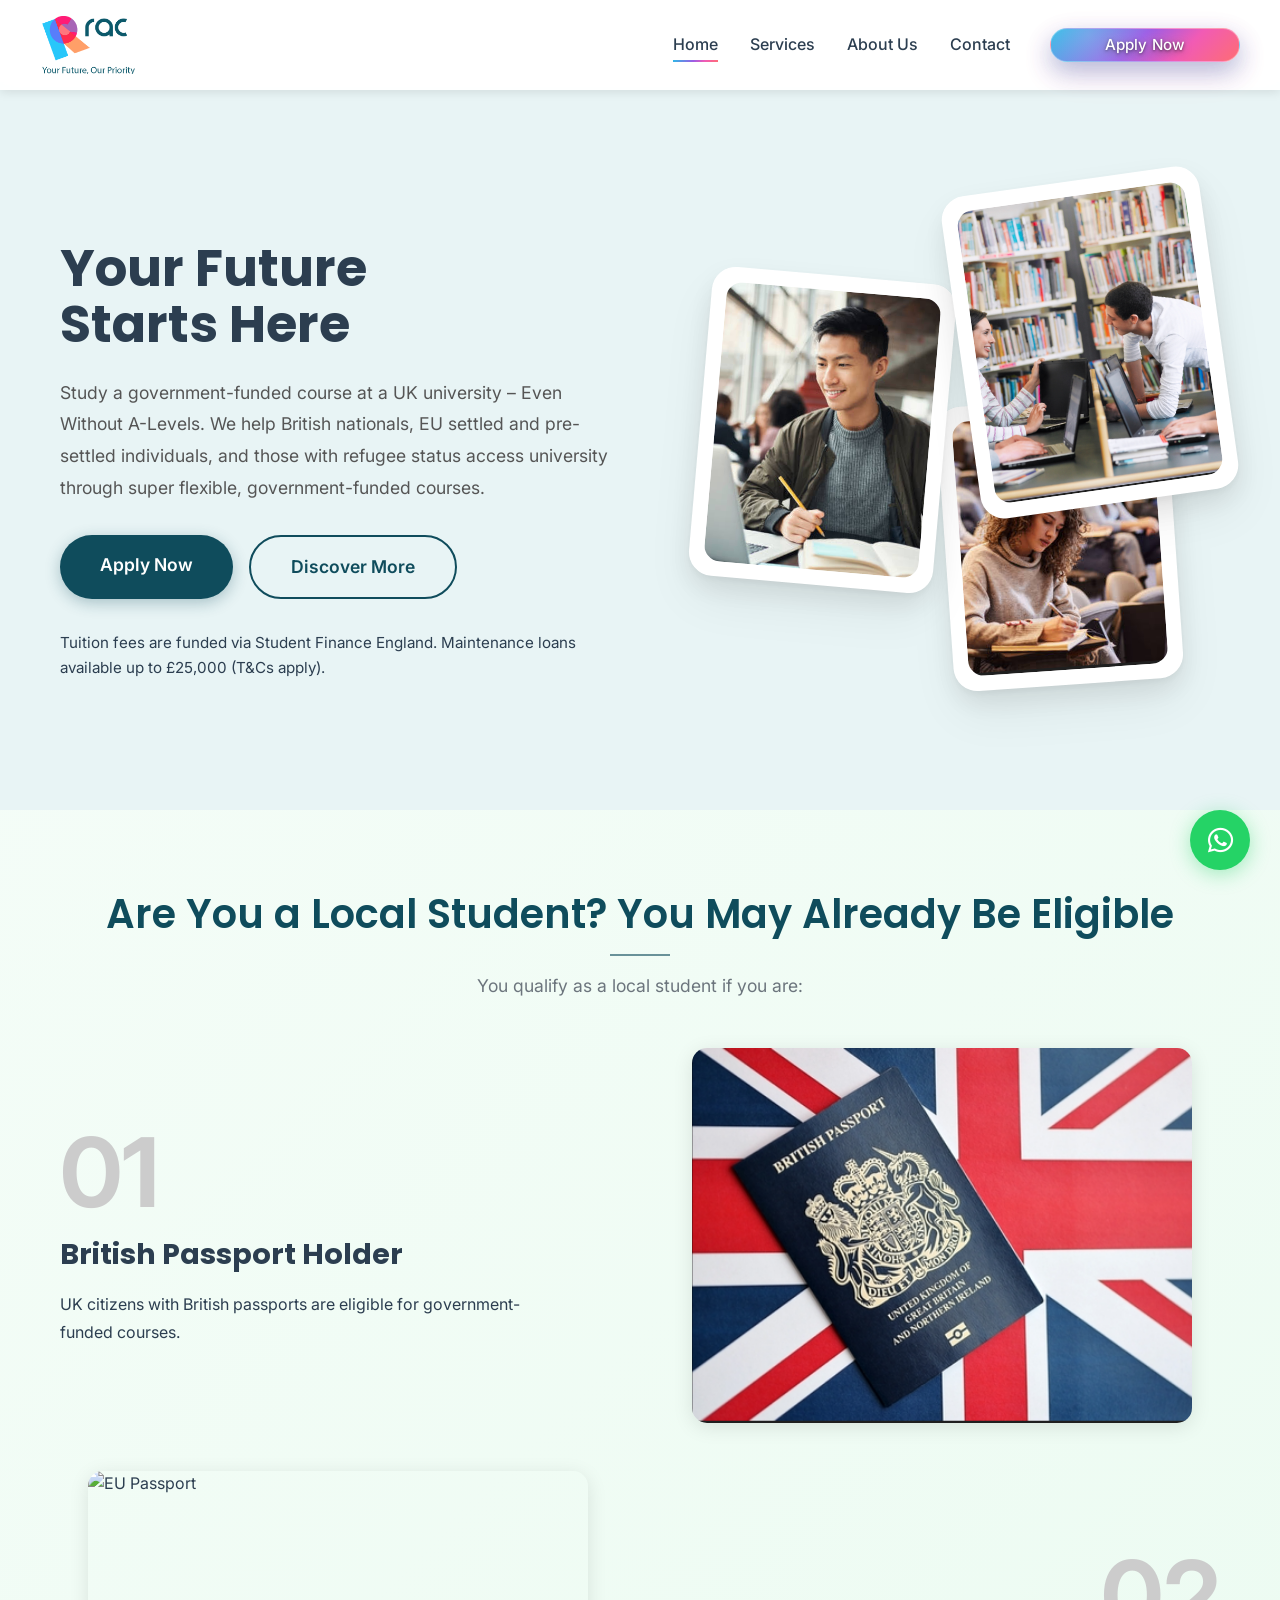
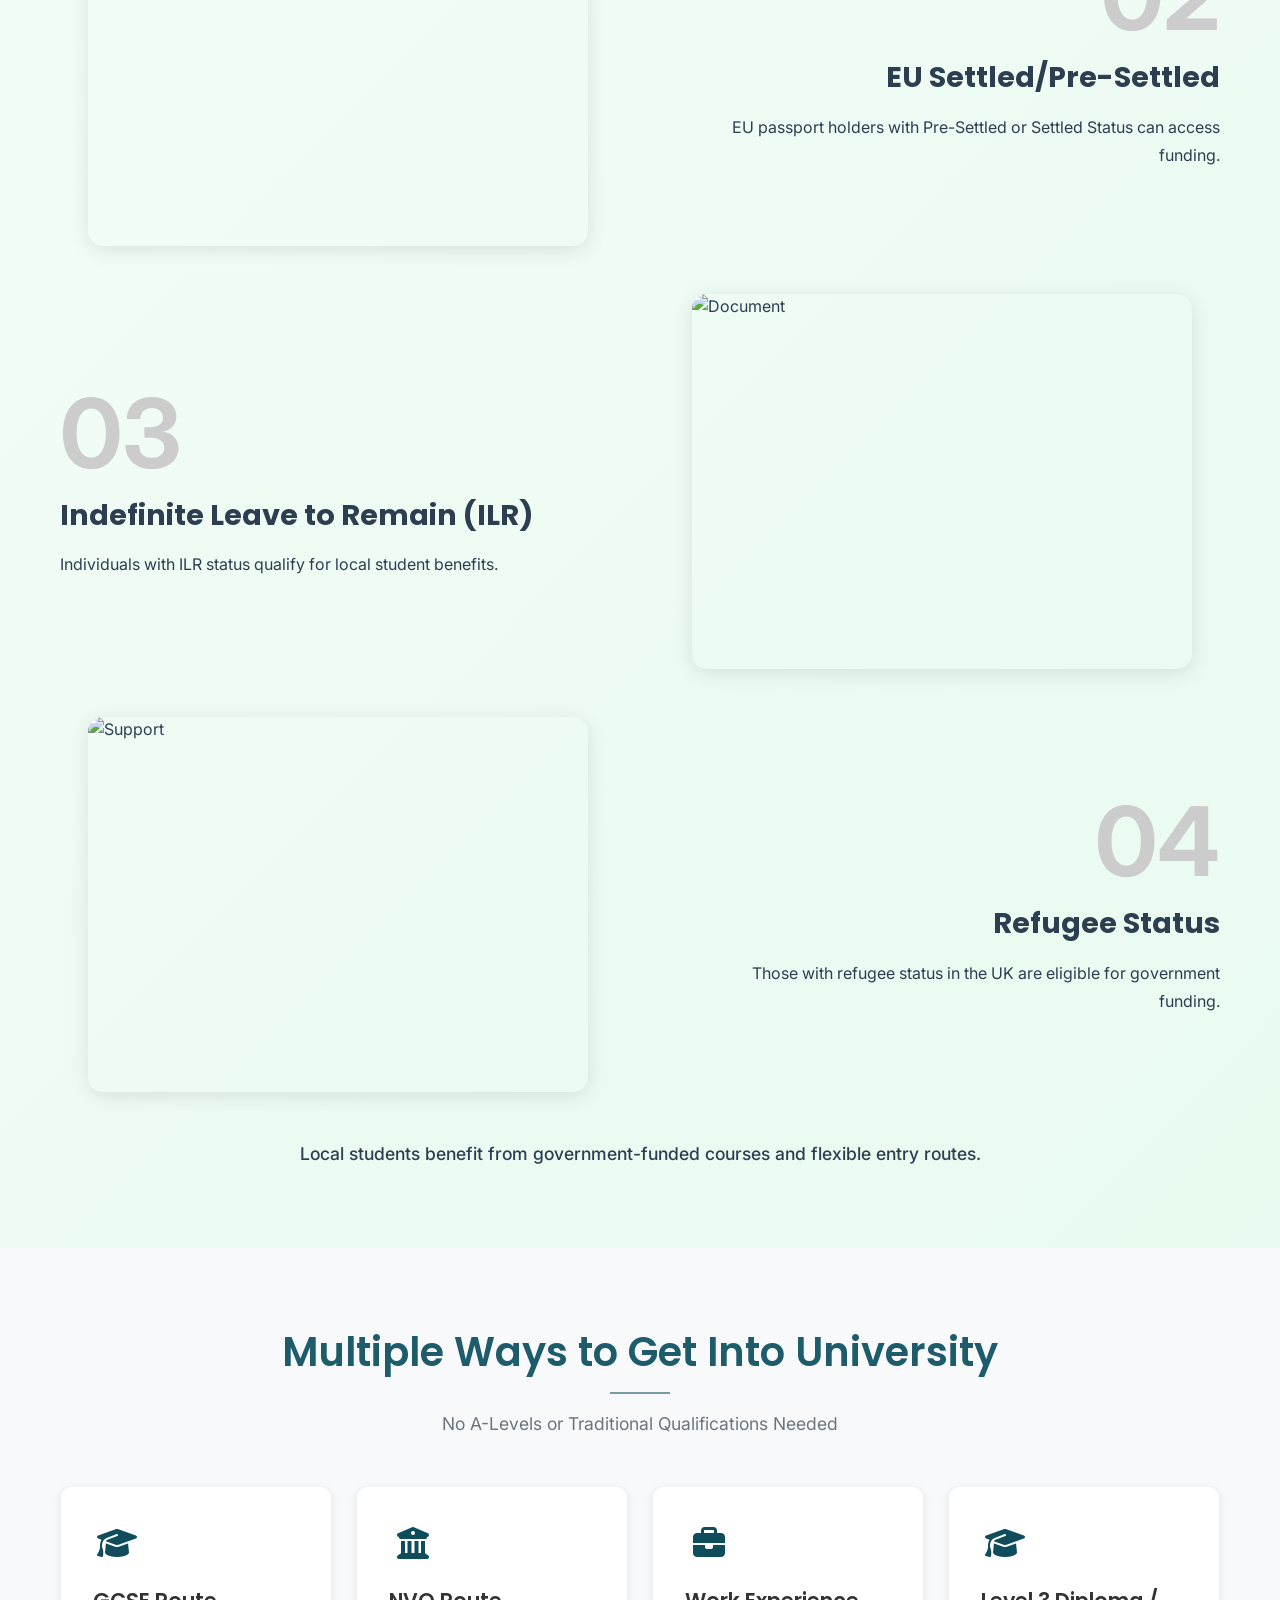
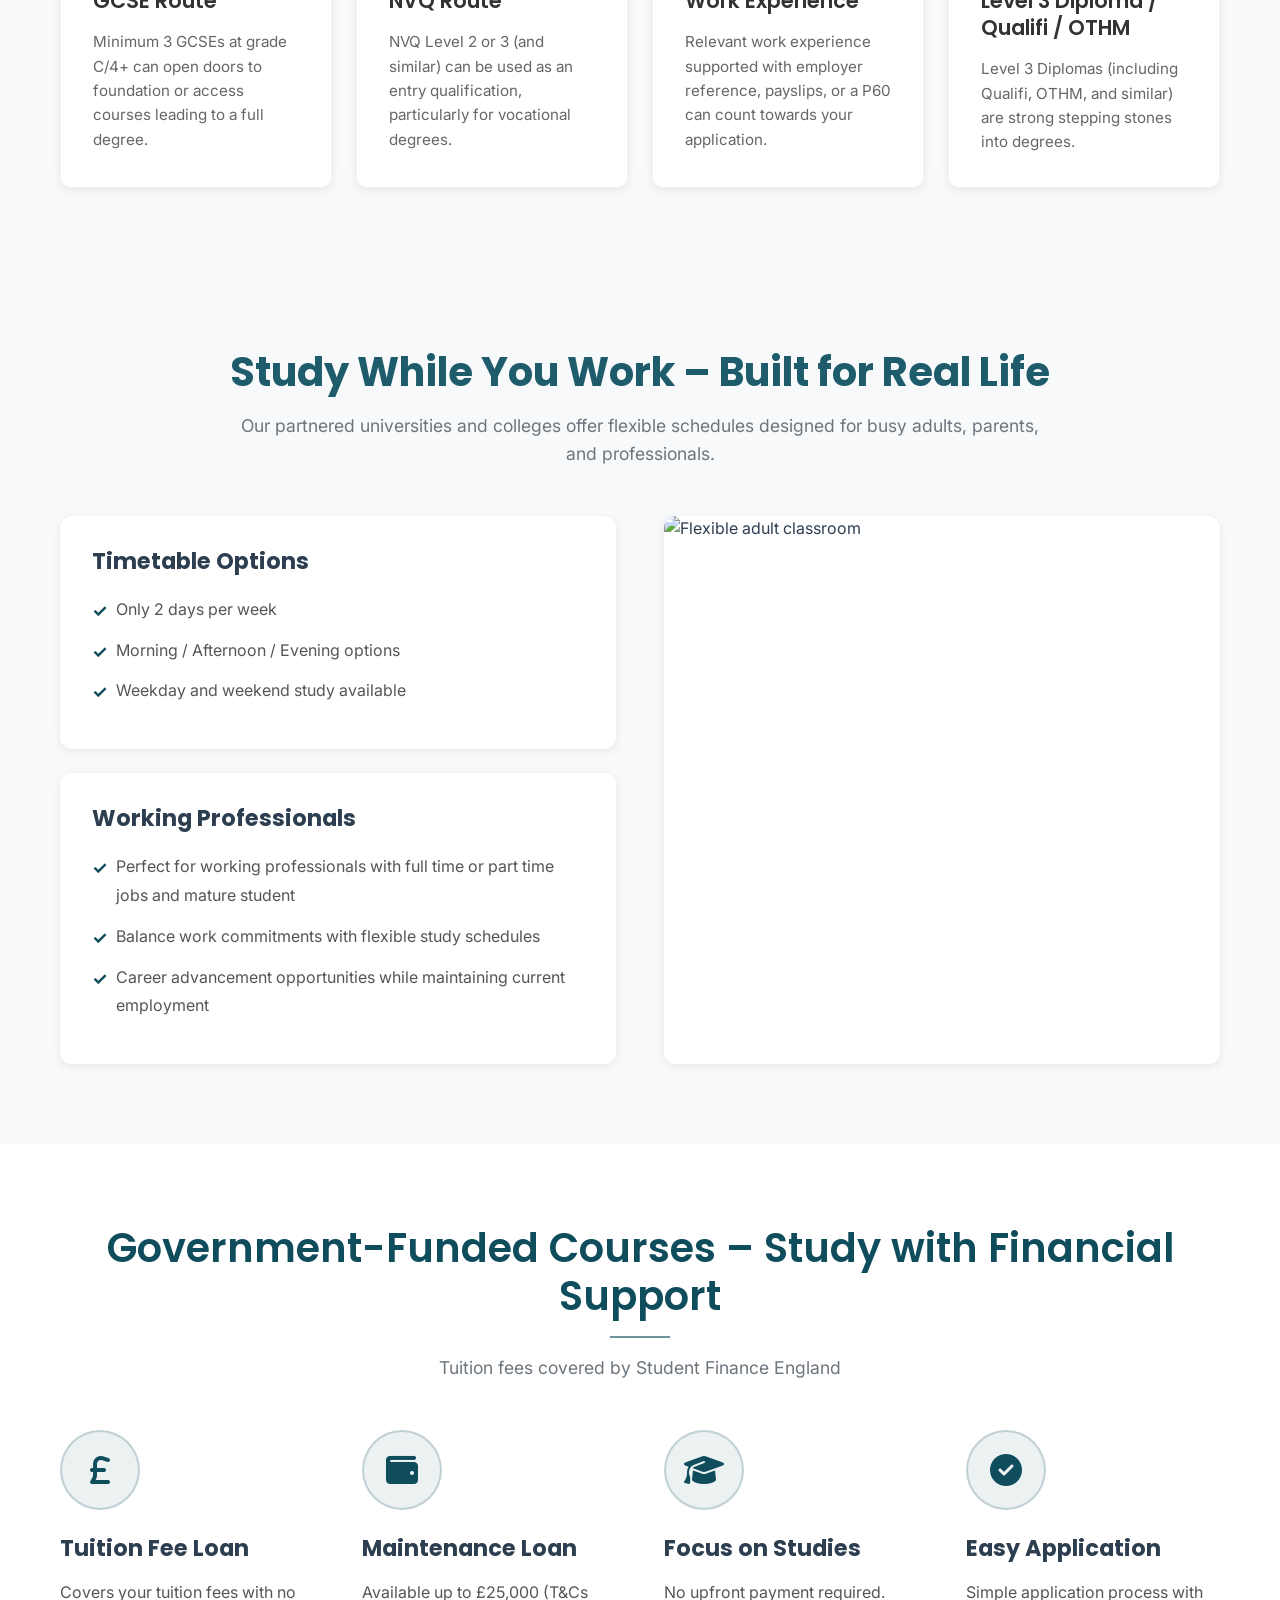
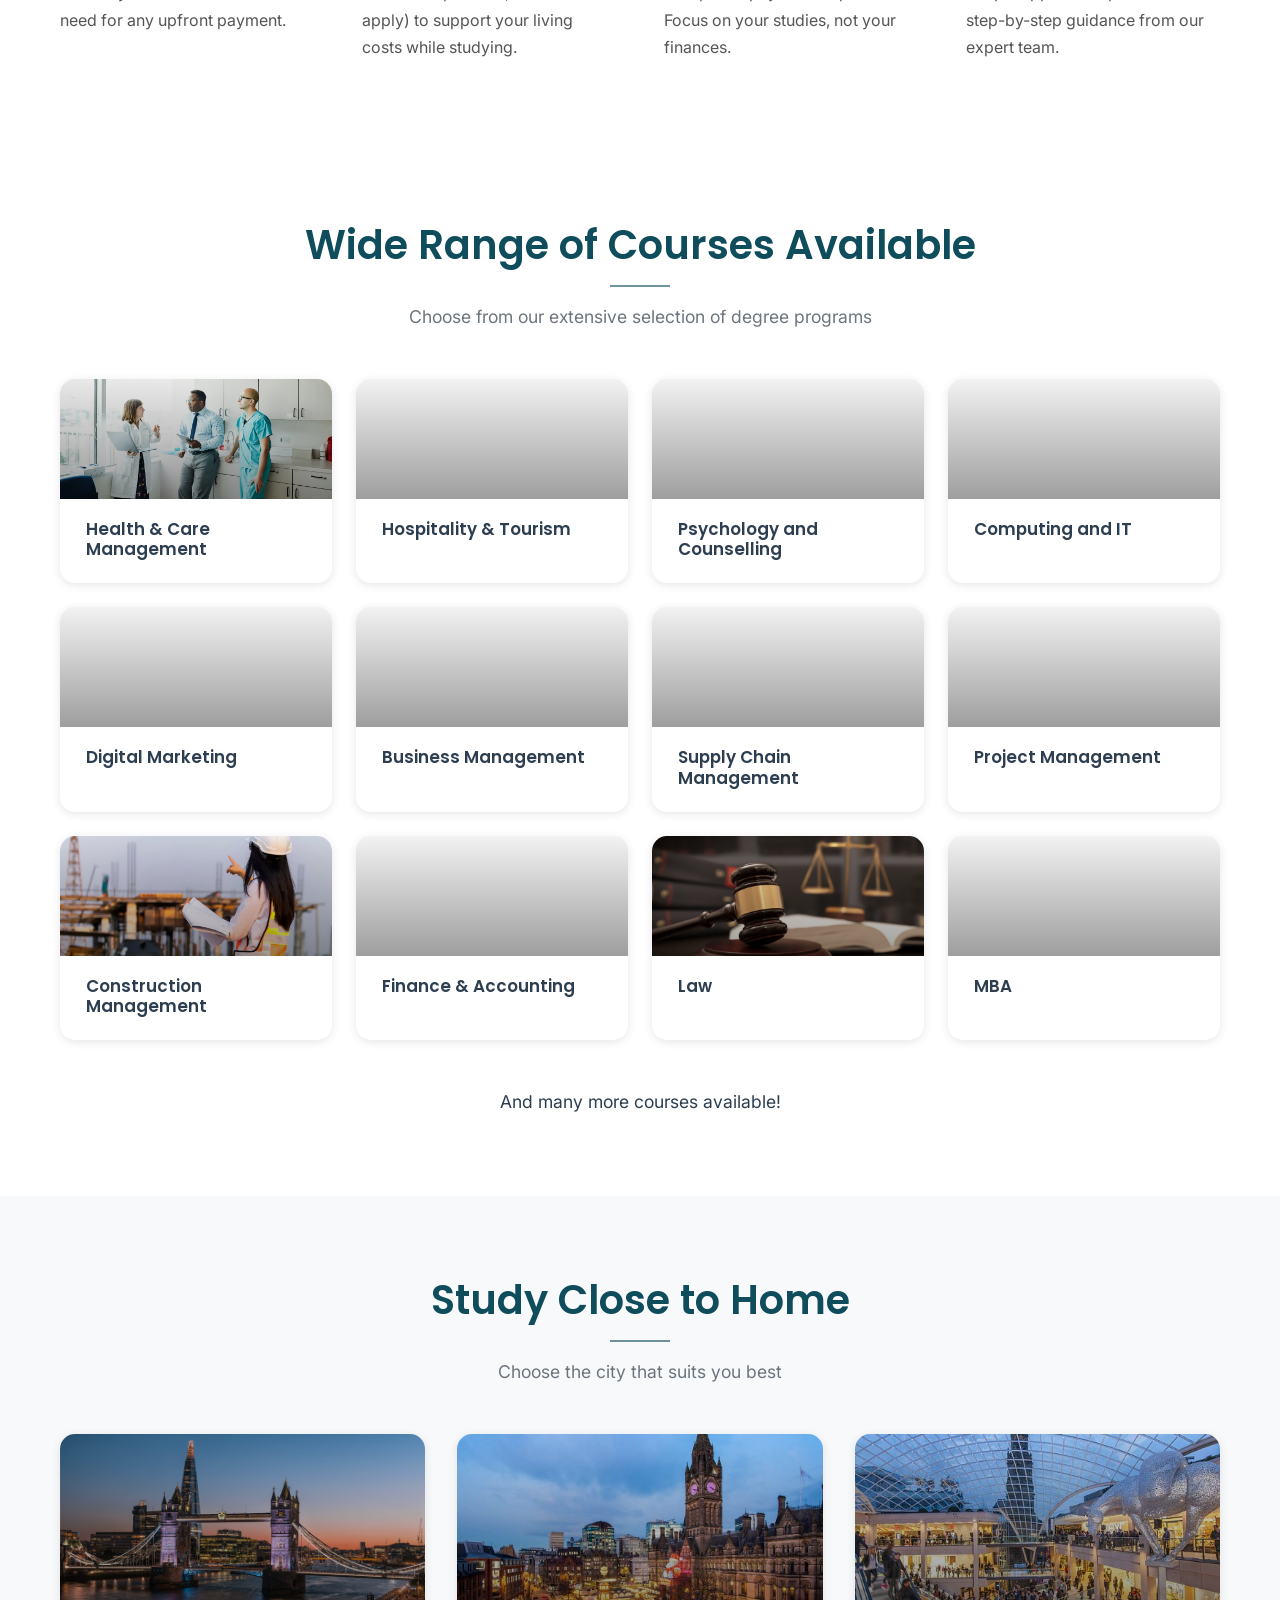
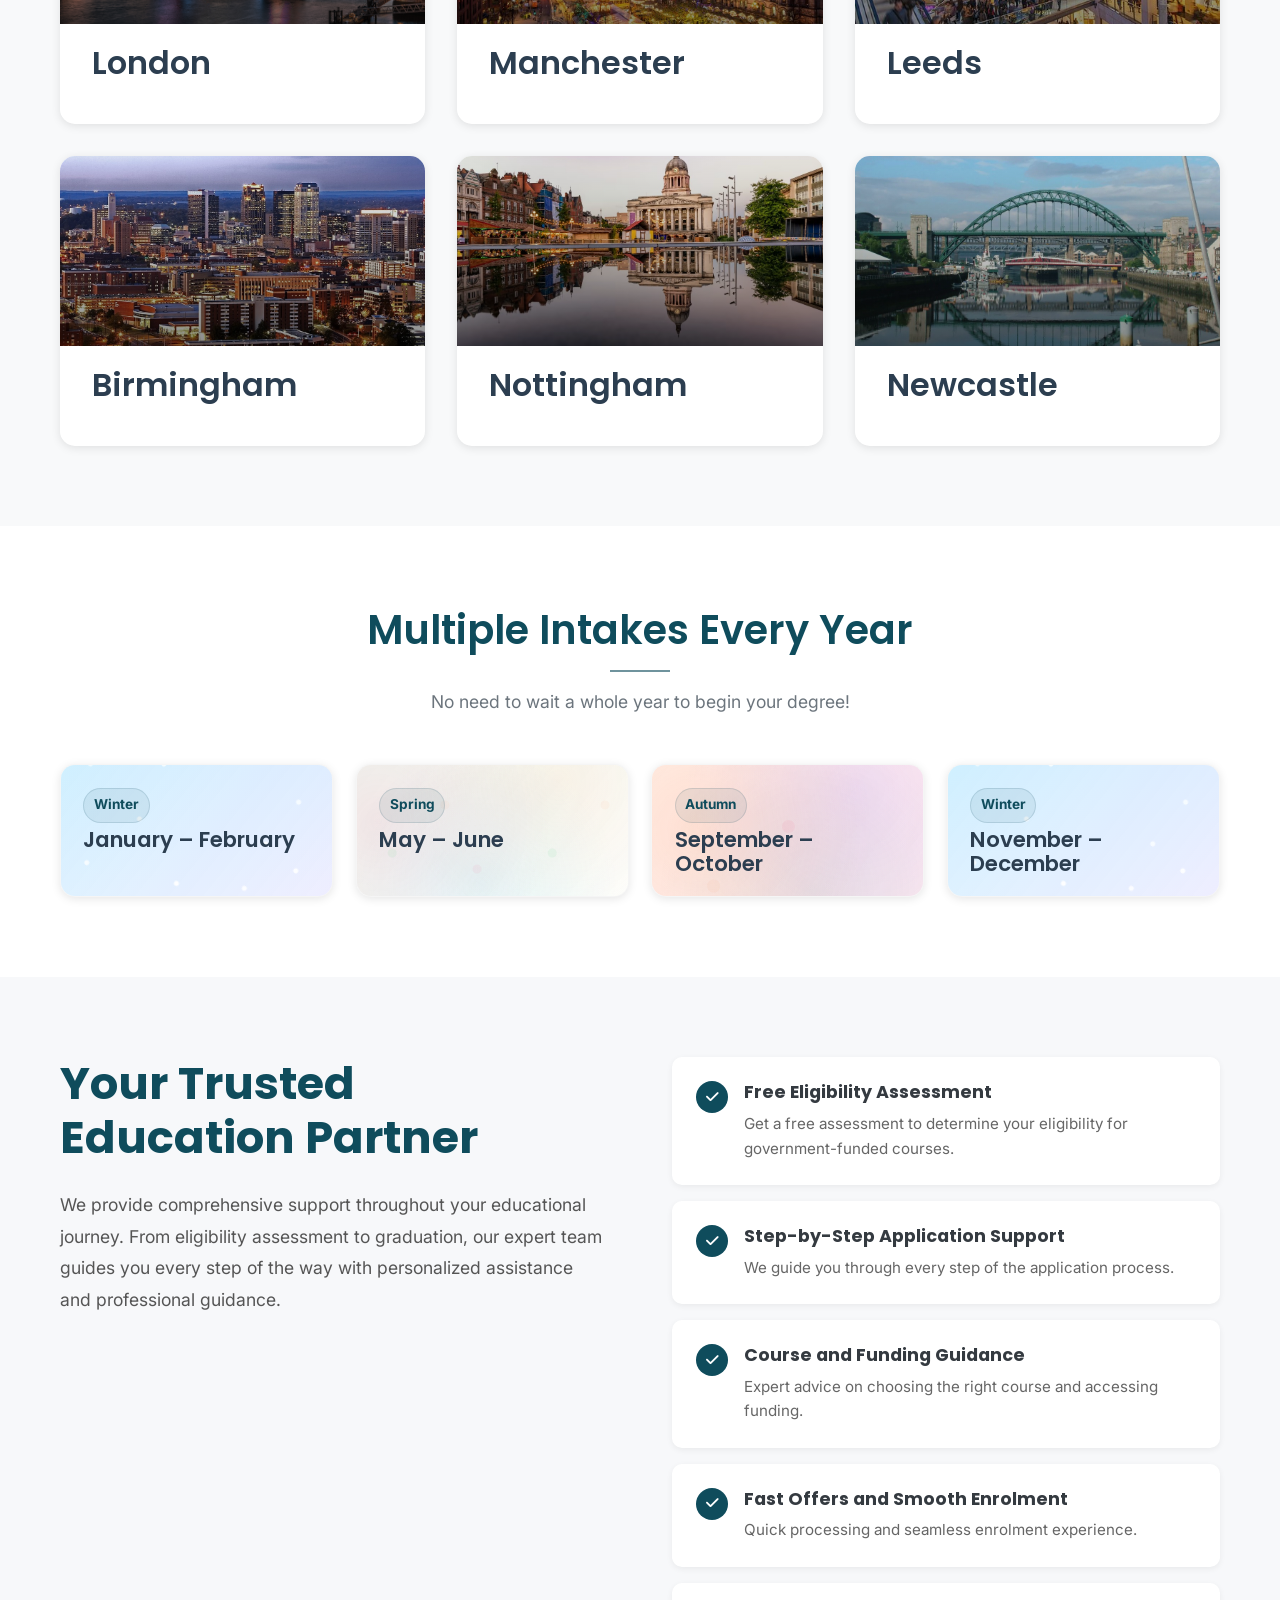
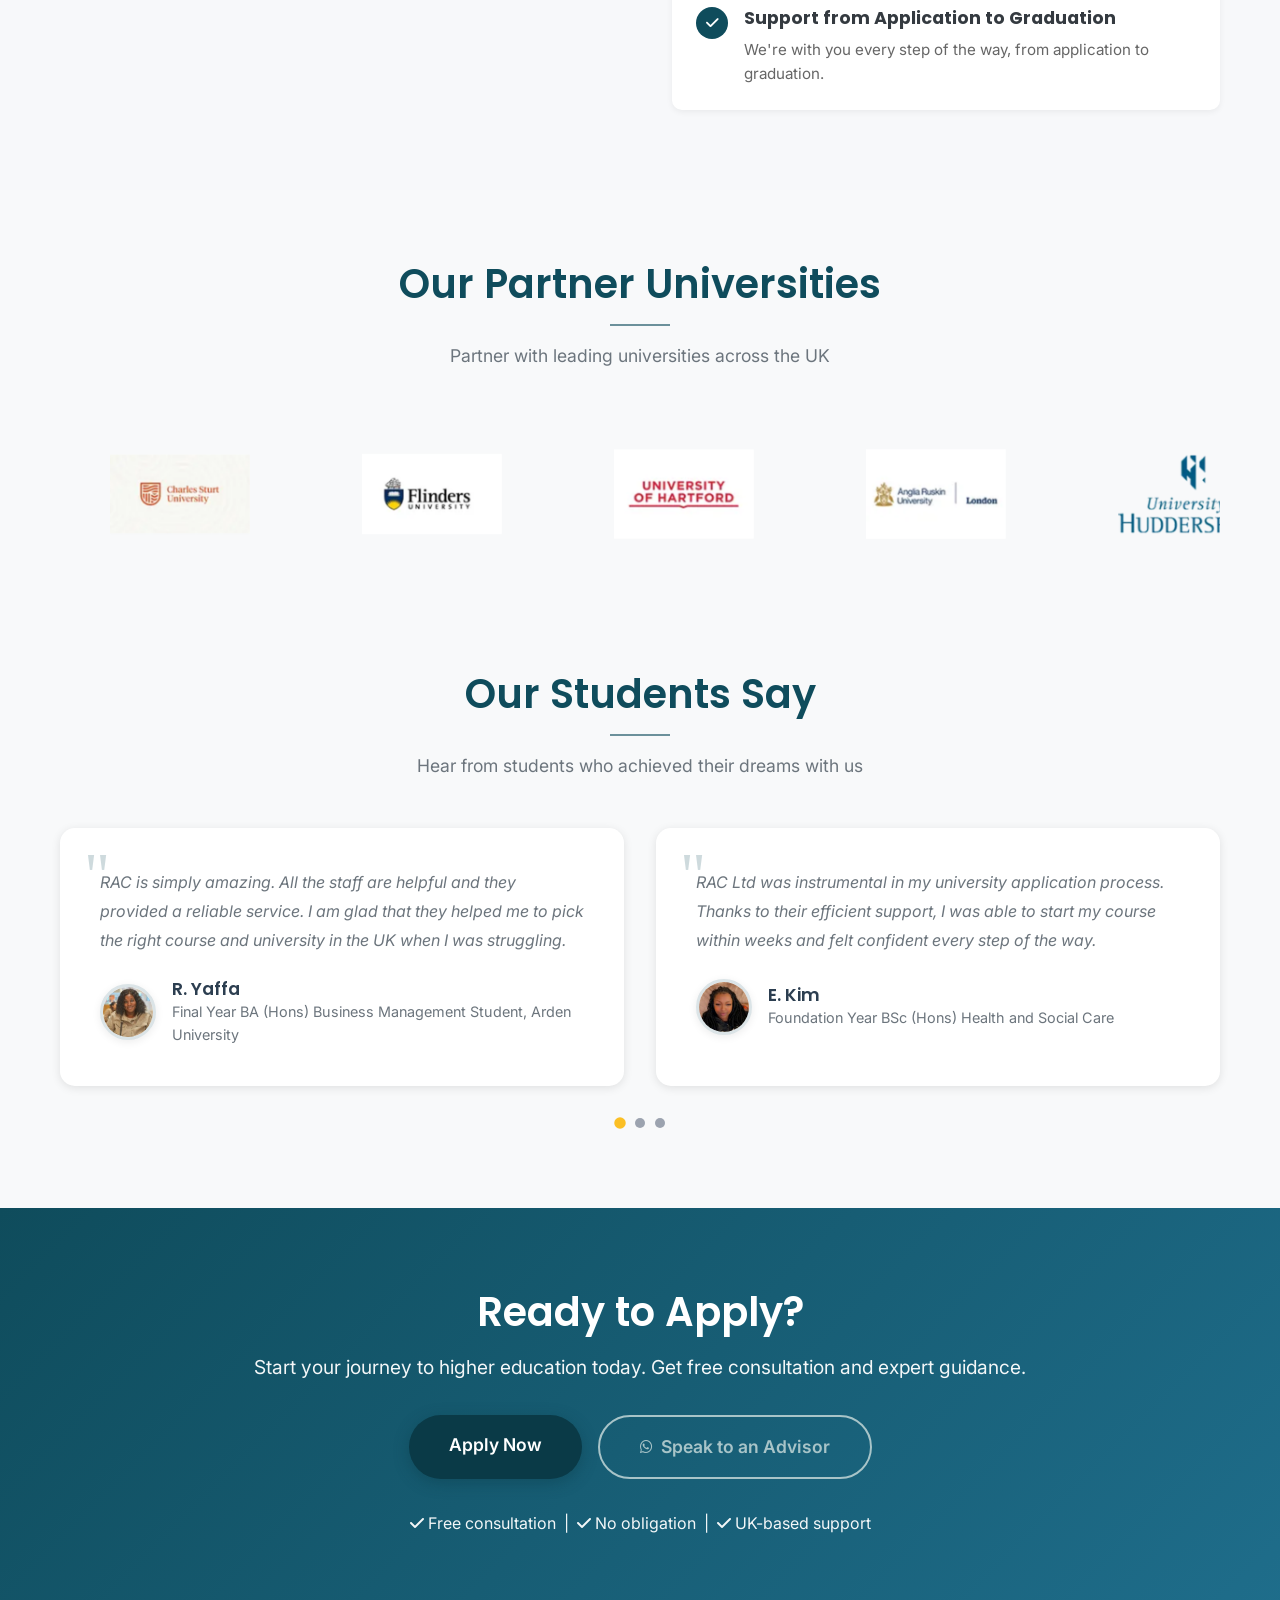
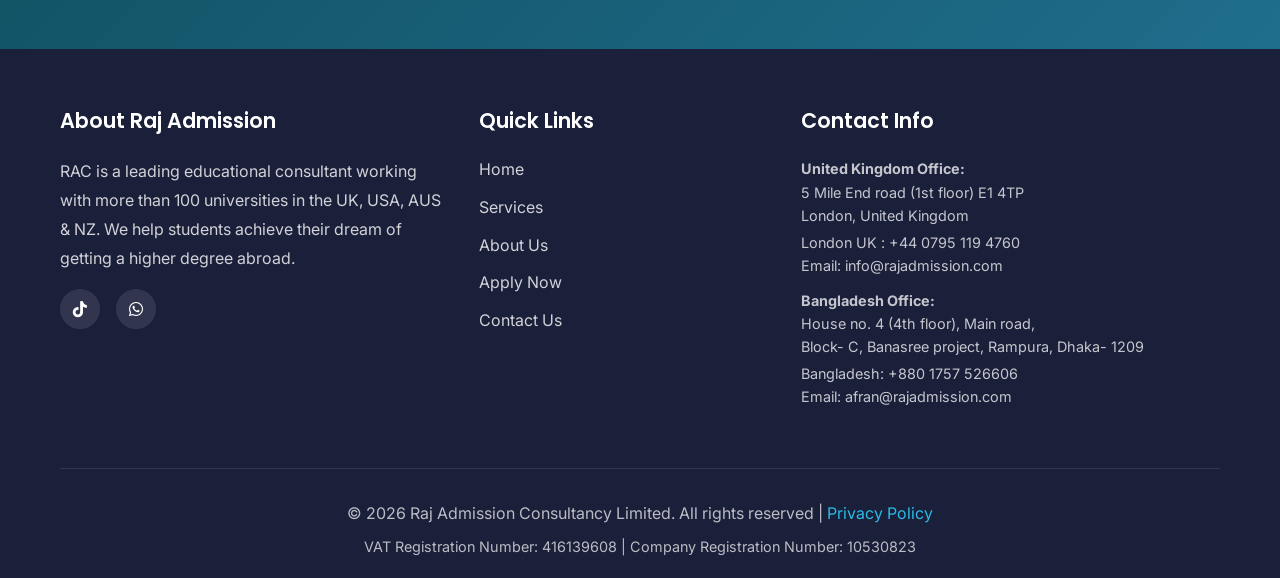
==== commit 43cf1f12: "our student say + partner uni" ====
--- a/index.html
+++ b/index.html
@@ -508,8 +508,9 @@
                 <h2>Our Partner Universities</h2>
                 <p>Partner with leading universities across the UK</p>
             </div>
-            <div class="university-scroll" aria-label="University partners">
-                <div class="university-track">
+            <div class="university-scroll-wrapper">
+                <div class="university-scroll" id="universityScroll" aria-label="University partners">
+                    <div class="university-track">
                     <div class="university-logo" data-aos="fade-up" data-aos-delay="100">
                         <img src="assets/images/Attached_image.png" alt="Lancaster University logo">
                     </div>
@@ -563,6 +564,9 @@
                         <div class="testimonial-card" data-aos="fade-up" data-aos-delay="100">
                             <p class="testimonial-text">RAC is simply amazing. All the staff are helpful and they provided a reliable service. I am glad that they helped me to pick the right course and university in the UK when I was struggling.</p>
                             <div class="testimonial-author">
+                                <div class="testimonial-avatar">
+                                    <img src="assets/images/R. Yaffa.jpg" alt="R. Yaffa">
+                                </div>
                                 <div class="testimonial-author-info">
                                     <h4>R. Yaffa</h4>
                                     <p>Final Year BA (Hons) Business Management Student, Arden University</p>
@@ -572,6 +576,9 @@
                         <div class="testimonial-card" data-aos="fade-up" data-aos-delay="150">
                             <p class="testimonial-text">RAC Ltd was instrumental in my university application process. Thanks to their efficient support, I was able to start my course within weeks and felt confident every step of the way.</p>
                             <div class="testimonial-author">
+                                <div class="testimonial-avatar">
+                                    <img src="assets/images/kim.jpg" alt="E. Kim">
+                                </div>
                                 <div class="testimonial-author-info">
                                     <h4>E. Kim</h4>
                                     <p>Foundation Year BSc (Hons) Health and Social Care</p>
@@ -587,6 +594,9 @@
                         <div class="testimonial-card">
                             <p class="testimonial-text">RAC Ltd provided invaluable assistance during my university search, guiding me to pursue a BA (Hons) in Business Management at the Global Banking School. Thanks to their support, I have successfully graduated and am now employed in the UK.</p>
                             <div class="testimonial-author">
+                                <div class="testimonial-avatar">
+                                    <img src="assets/images/sanwar.jpg" alt="M. Sanwar Hossain">
+                                </div>
                                 <div class="testimonial-author-info">
                                     <h4>M. Sanwar Hossain</h4>
                                     <p>Graduate in BA (Hons) Business Management</p>
@@ -596,6 +606,9 @@
                         <div class="testimonial-card">
                             <p class="testimonial-text">I recently sought assistance from RAC Ltd for my university application and am extremely pleased with the service. Their guidance made the entire process smooth and stress-free despite my busy schedule.</p>
                             <div class="testimonial-author">
+                                <div class="testimonial-avatar">
+                                    <img src="assets/images/agnieska.jpg" alt="S. Agnieska">
+                                </div>
                                 <div class="testimonial-author-info">
                                     <h4>S. Agnieska</h4>
                                     <p>Business Management Student</p>
@@ -611,6 +624,9 @@
                         <div class="testimonial-card">
                             <p class="testimonial-text">I’ve known Raj and his team for years. They’ve helped me with every stage of my education journey and always treat me like family. I wouldn’t hesitate to recommend them to anyone.</p>
                             <div class="testimonial-author">
+                                <div class="testimonial-avatar">
+                                    <img src="assets/images/Njai.jpg" alt="N. Njai">
+                                </div>
                                 <div class="testimonial-author-info">
                                     <h4>N. Njai</h4>
                                     <p>Health and Care Management Student</p>
@@ -620,6 +636,9 @@
                         <div class="testimonial-card">
                             <p class="testimonial-text">From choosing the right university to preparing my documents, RAC Ltd supported me at each step. Their honest advice and fast responses made the whole experience simple and reassuring.</p>
                             <div class="testimonial-author">
+                                <div class="testimonial-avatar">
+                                    <img src="assets/images/sarkijan.jpg" alt="A. Sarkisjan">
+                                </div>
                                 <div class="testimonial-author-info">
                                     <h4>A. Sarkisjan</h4>
                                     <p>Business Management Student</p>
--- a/assets/css/style.css
+++ b/assets/css/style.css
@@ -1068,9 +1068,13 @@
 }
 
 /* Home page horizontal slider */
+.university-scroll-wrapper {
+    position: relative;
+    margin-top: 3rem;
+}
+
 .university-scroll {
     position: relative;
-    margin-top: 3rem;
     overflow-x: auto;
     overflow-y: hidden;
     -webkit-overflow-scrolling: touch;
@@ -1136,6 +1140,49 @@
     cursor: default;
 }
 
+.university-arrow {
+    position: absolute;
+    top: 50%;
+    transform: translateY(-50%);
+    width: 40px;
+    height: 40px;
+    background: rgba(255, 255, 255, 0.9);
+    border: 1px solid rgba(0, 0, 0, 0.1);
+    border-radius: 50%;
+    display: flex;
+    align-items: center;
+    justify-content: center;
+    cursor: pointer;
+    z-index: 10;
+    opacity: 0.6;
+    transition: all 0.3s ease;
+    box-shadow: 0 2px 8px rgba(0, 0, 0, 0.1);
+}
+
+.university-arrow:hover {
+    opacity: 1;
+    filter: brightness(1.2);
+    box-shadow: 0 4px 12px rgba(0, 0, 0, 0.15);
+}
+
+.university-arrow i {
+    font-size: 1rem;
+    color: #666;
+    transition: color 0.3s ease;
+}
+
+.university-arrow:hover i {
+    color: #333;
+}
+
+.university-arrow-left {
+    left: 10px;
+}
+
+.university-arrow-right {
+    right: 10px;
+}
+
 .university-logo:hover {
     filter: none;
     opacity: 1;
@@ -1675,6 +1722,23 @@
     display: flex;
     align-items: center;
     gap: 1rem;
+}
+
+.testimonial-avatar {
+    flex-shrink: 0;
+    width: 56px;
+    height: 56px;
+    border-radius: 50%;
+    overflow: hidden;
+    border: 3px solid rgba(15, 76, 92, 0.15);
+    box-shadow: 0 2px 8px rgba(0, 0, 0, 0.08);
+}
+
+.testimonial-avatar img {
+    width: 100%;
+    height: 100%;
+    object-fit: cover;
+    display: block;
 }
 
 .testimonial-author-info h4 {
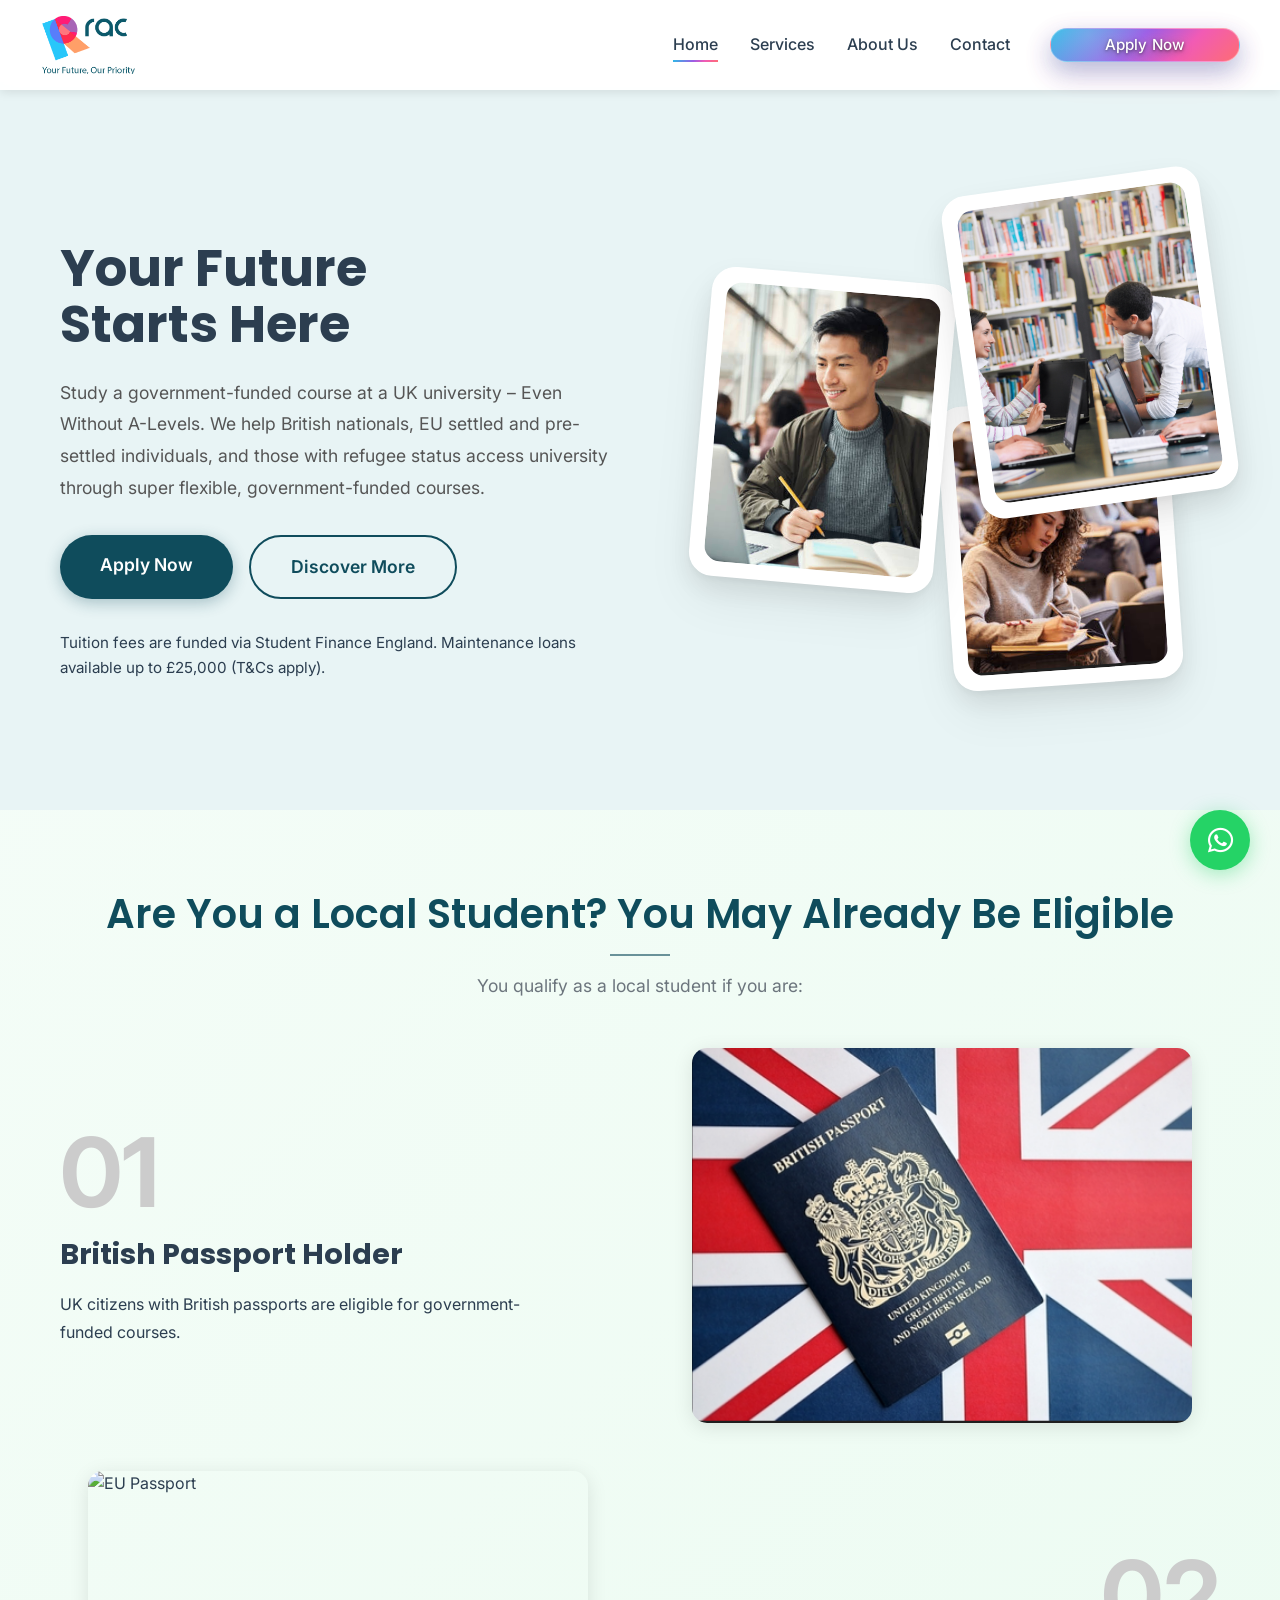
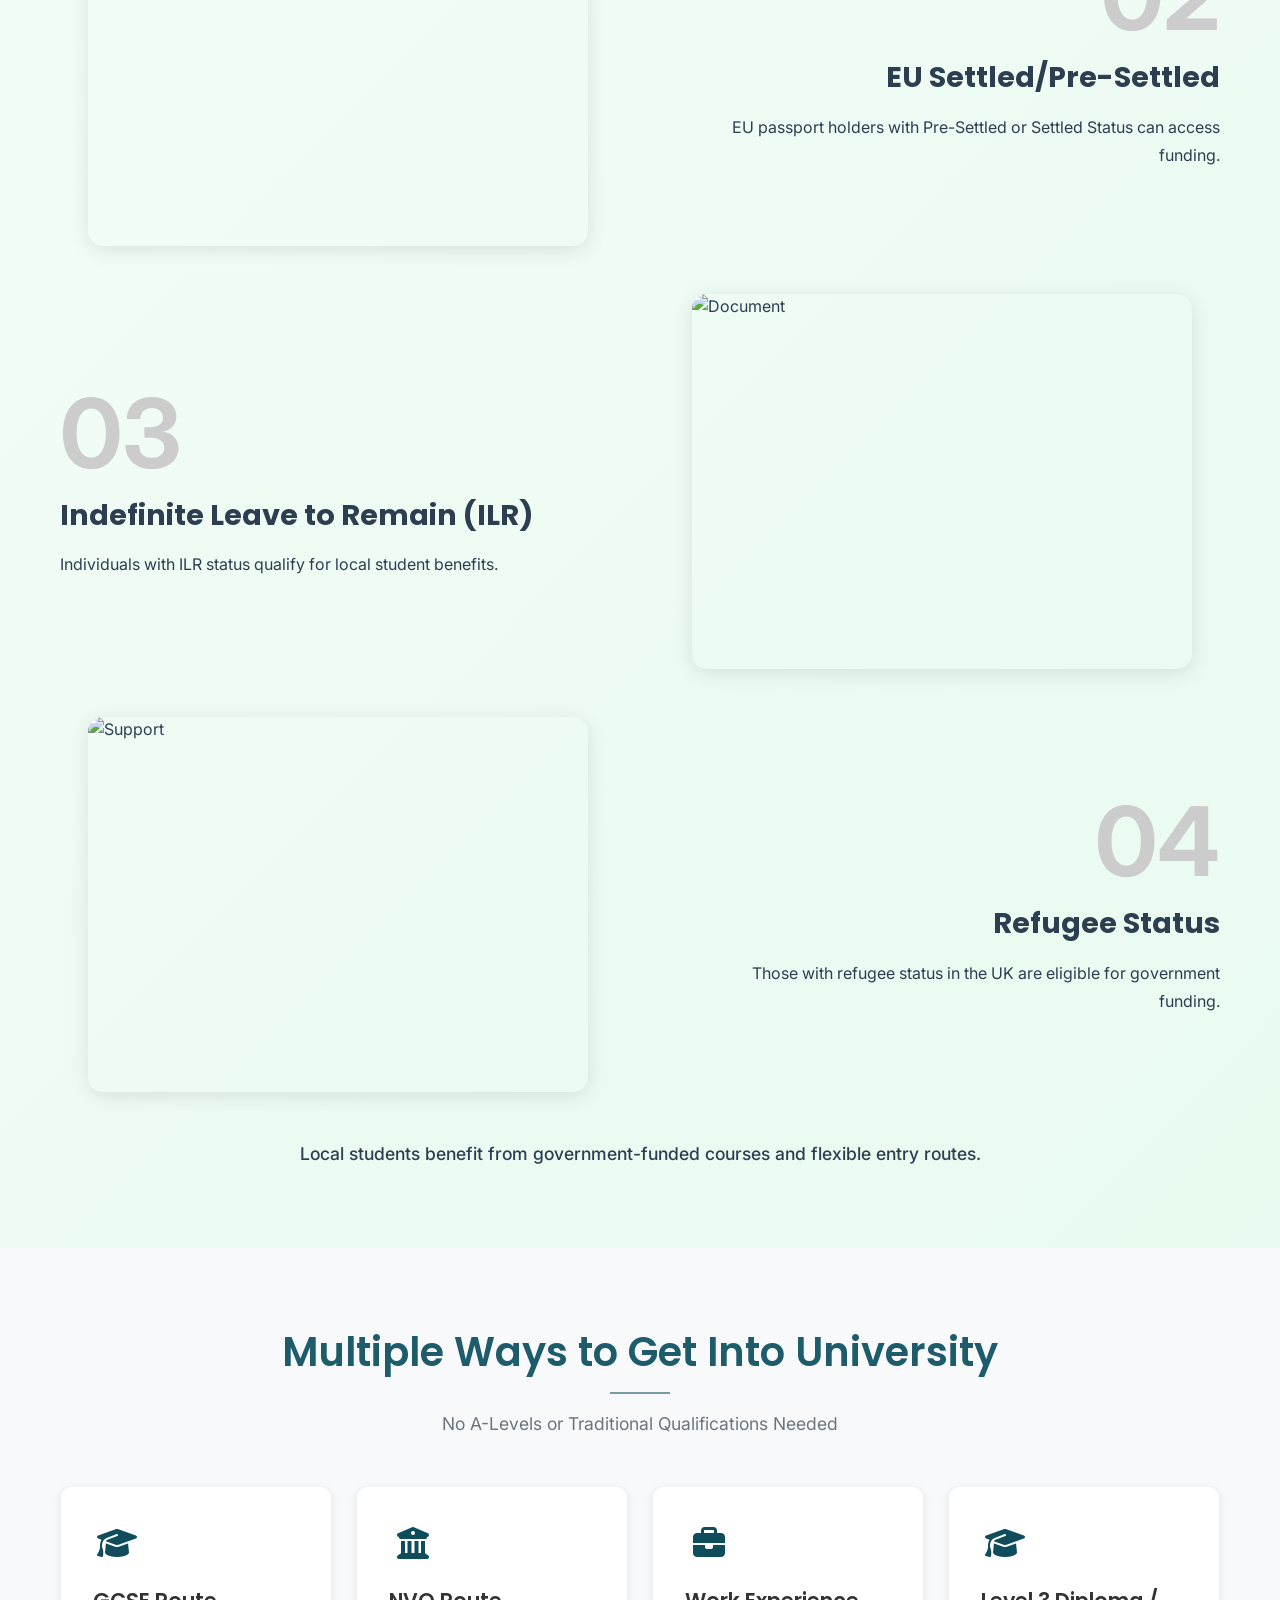
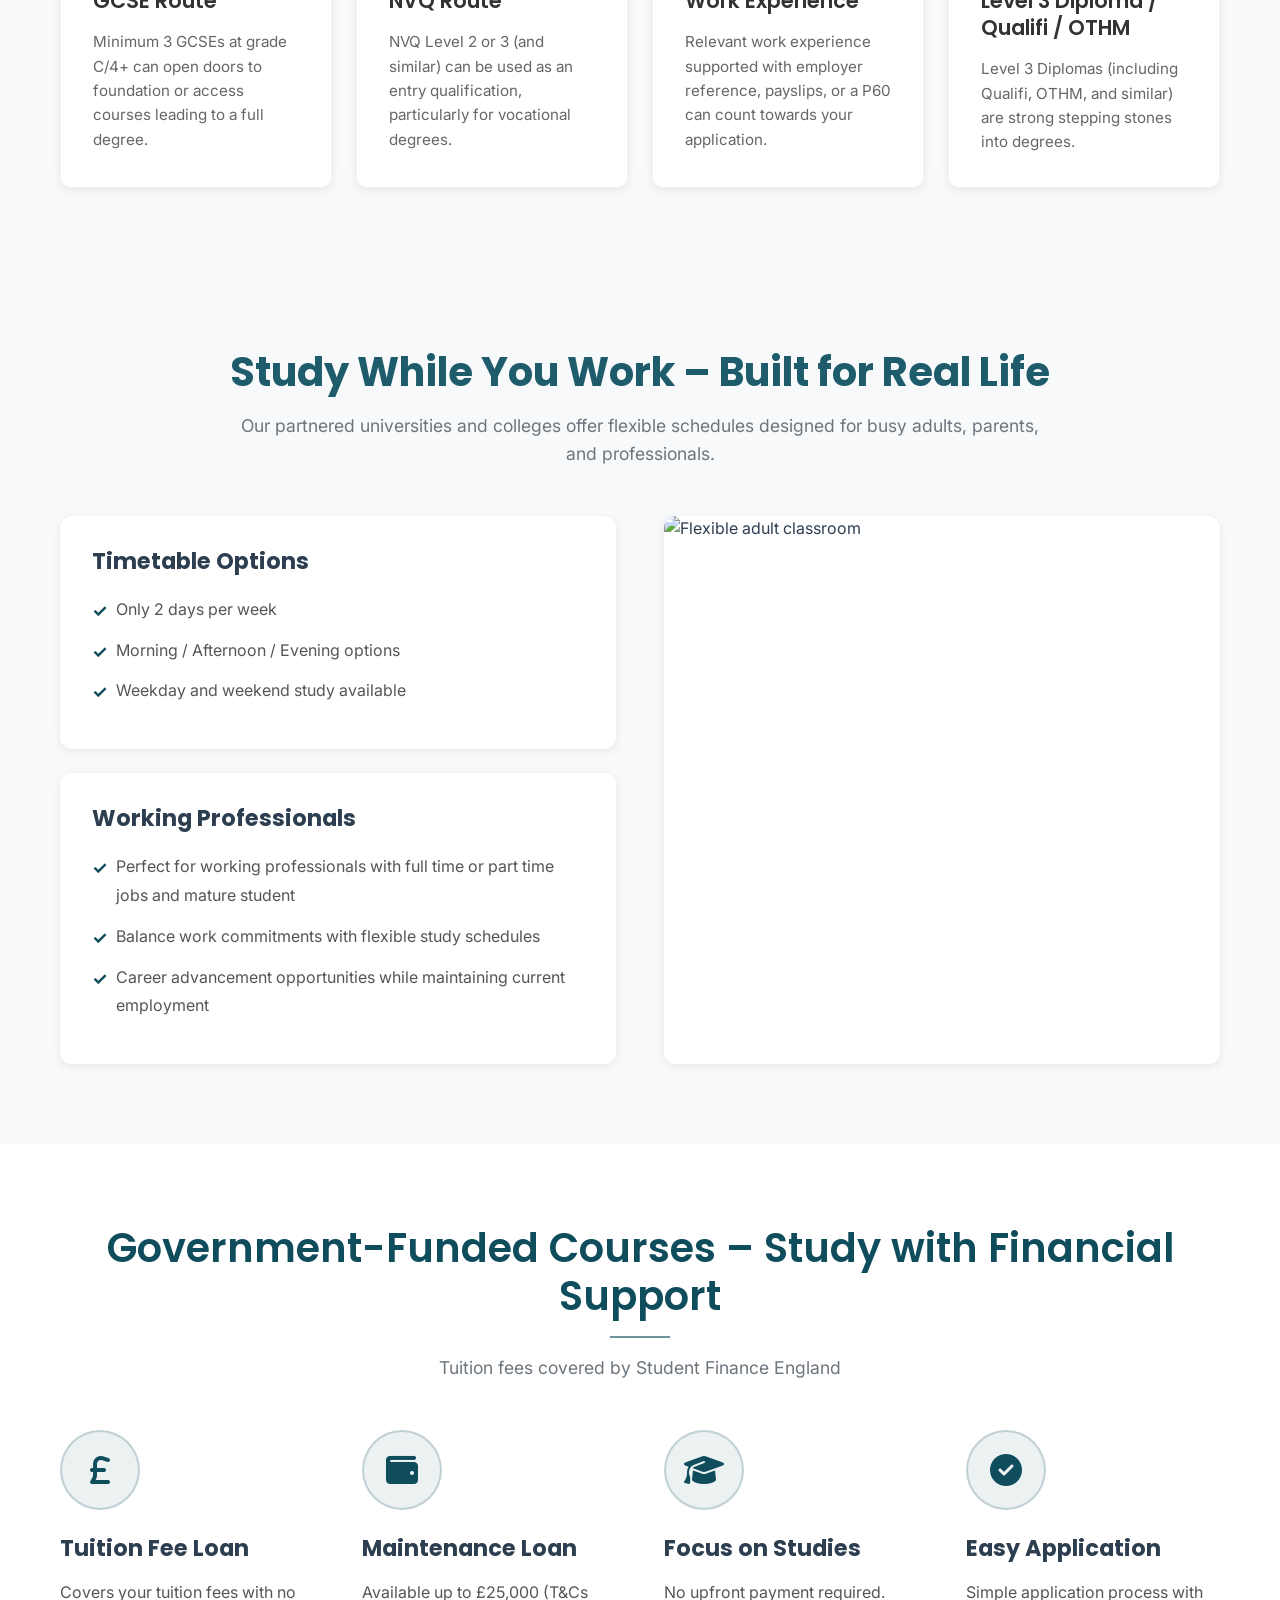
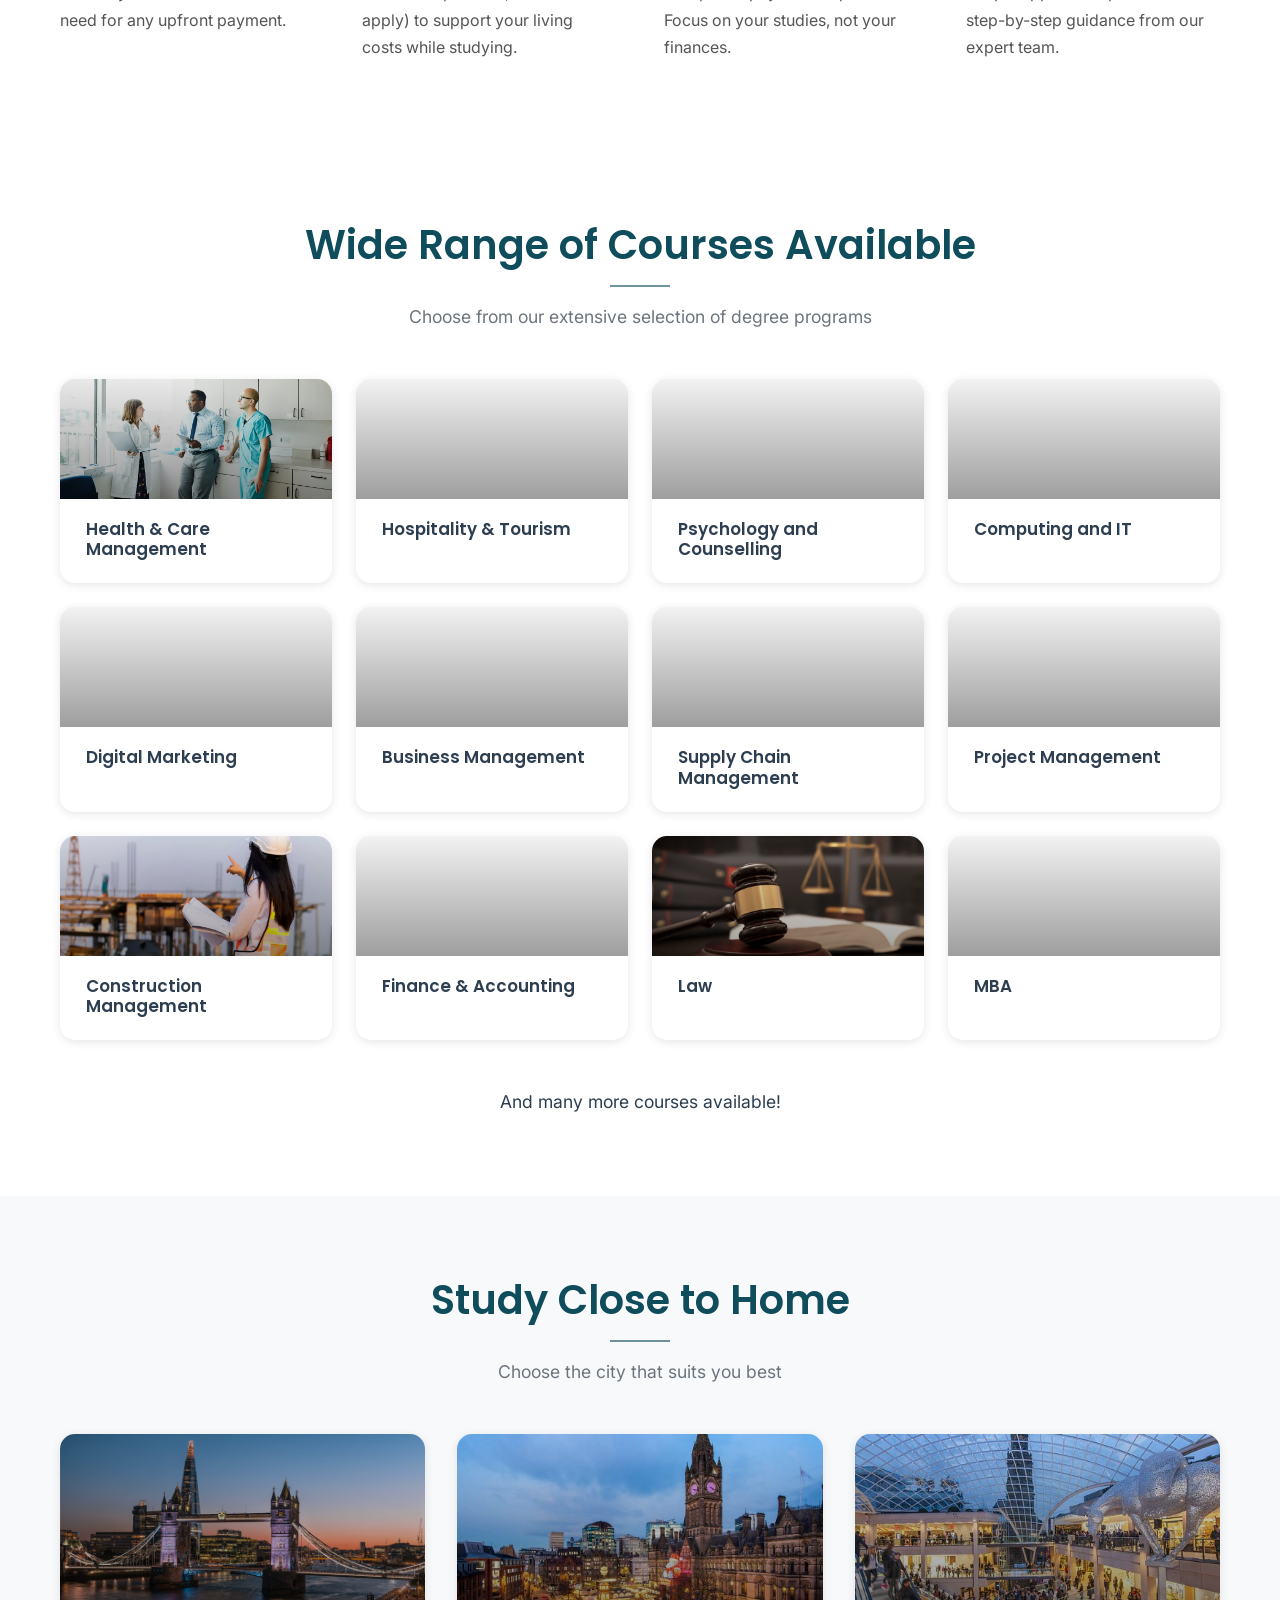
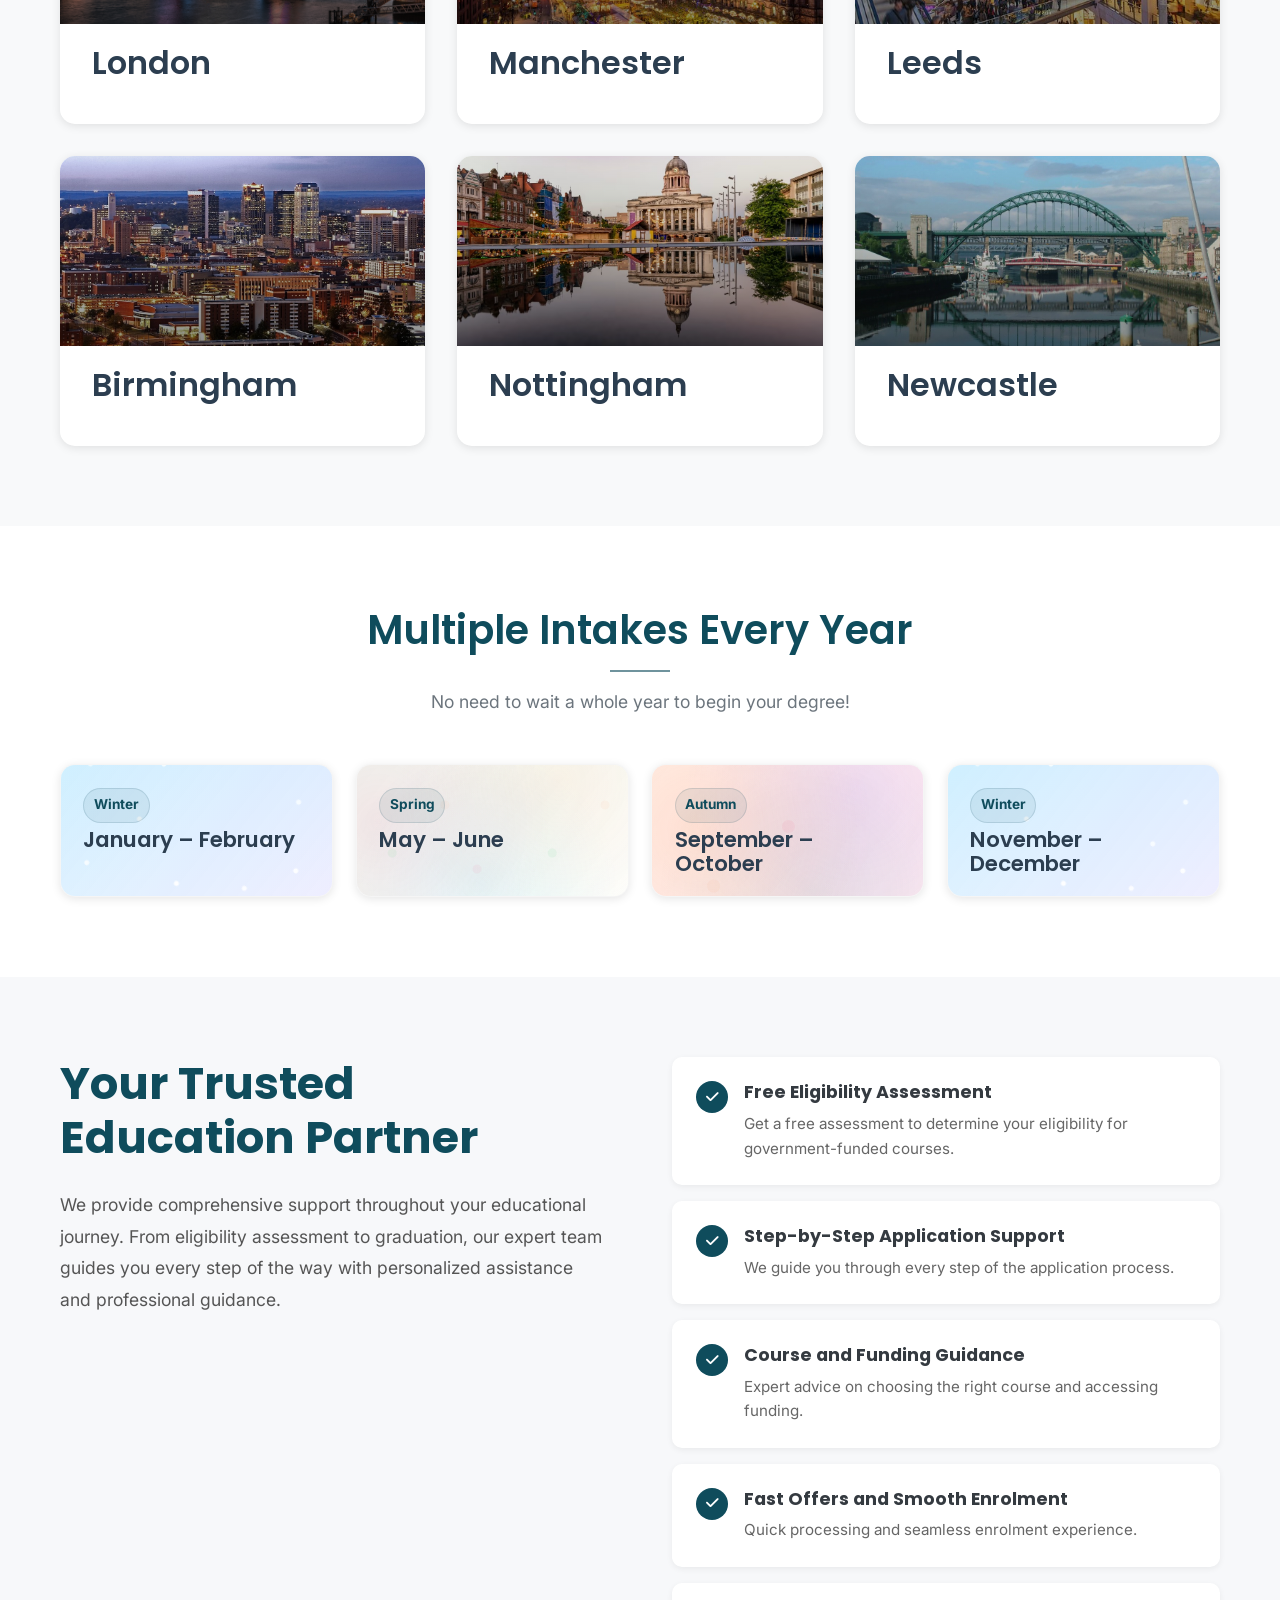
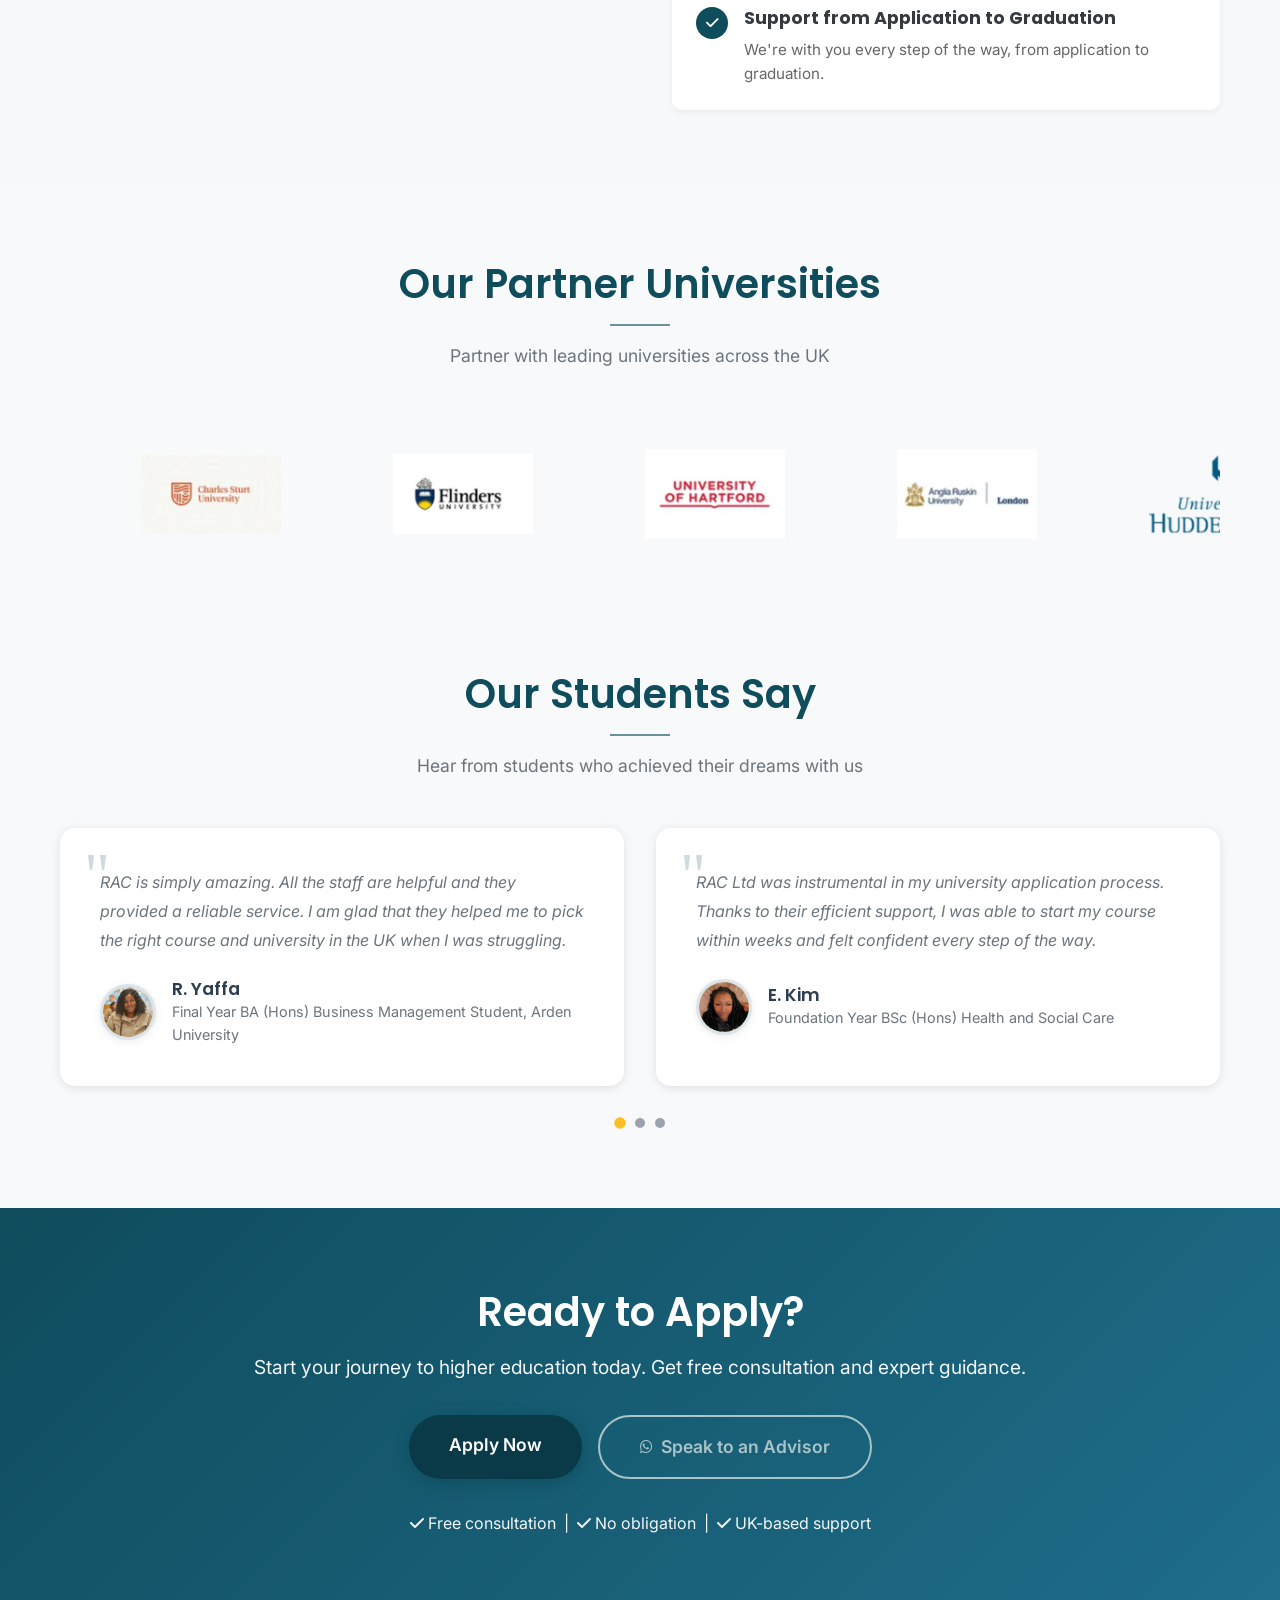
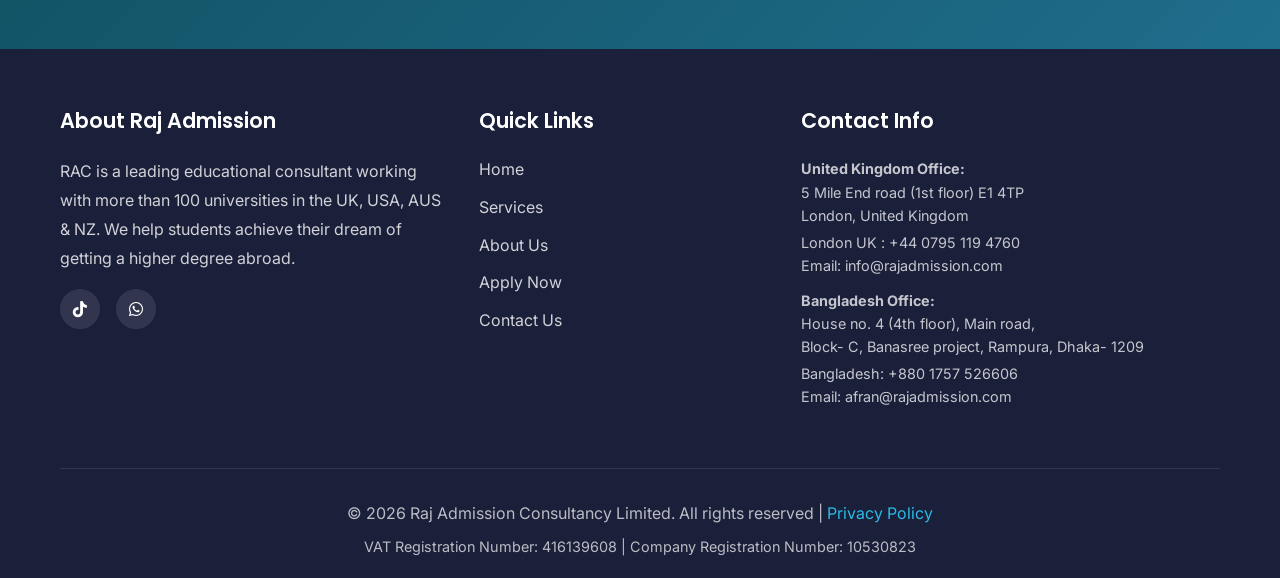
==== commit f57b3885: "final" ====
--- a/index.html
+++ b/index.html
@@ -666,7 +666,7 @@
                 <p>Start your journey to higher education today. Get free consultation and expert guidance.</p>
                 <div style="display: flex; gap: 1rem; justify-content: center; flex-wrap: wrap; margin-top: 2rem;">
                     <a href="apply.html" class="btn-primary">Apply Now</a>
-                    <a href="https://wa.me/447951194760" class="btn-secondary" target="_blank">
+                    <a href="https://wa.me/447951194760?text=Hi%2C%20I%27m%20interested%20in%20a%20government-funded%20UK%20university%20course.%20Can%20you%20please%20help%20me%20apply%3F" class="btn-secondary" target="_blank">
                         <i class="fab fa-whatsapp"></i> Speak to an Advisor
                     </a>
                 </div>
@@ -691,7 +691,7 @@
                         <a href="https://www.tiktok.com/@rajadmission" target="_blank" rel="noopener noreferrer" aria-label="TikTok">
                             <i class="fab fa-tiktok"></i>
                         </a>
-                        <a href="https://wa.me/447951194760" target="_blank" rel="noopener noreferrer" aria-label="WhatsApp">
+                        <a href="https://wa.me/447951194760?text=Hi%2C%20I%27m%20interested%20in%20a%20government-funded%20UK%20university%20course.%20Can%20you%20please%20help%20me%20apply%3F" target="_blank" rel="noopener noreferrer" aria-label="WhatsApp">
                             <i class="fab fa-whatsapp"></i>
                         </a>
                     </div>
@@ -751,7 +751,7 @@
     </footer>
 
     <!-- WhatsApp Float Button -->
-    <a href="https://wa.me/447951194760" target="_blank" rel="noopener noreferrer" class="whatsapp-float" aria-label="Chat on WhatsApp">
+    <a href="https://wa.me/447951194760?text=Hi%2C%20I%27m%20interested%20in%20a%20government-funded%20UK%20university%20course.%20Can%20you%20please%20help%20me%20apply%3F" target="_blank" rel="noopener noreferrer" class="whatsapp-float" aria-label="Chat on WhatsApp">
         <i class="fab fa-whatsapp"></i>
     </a>
 
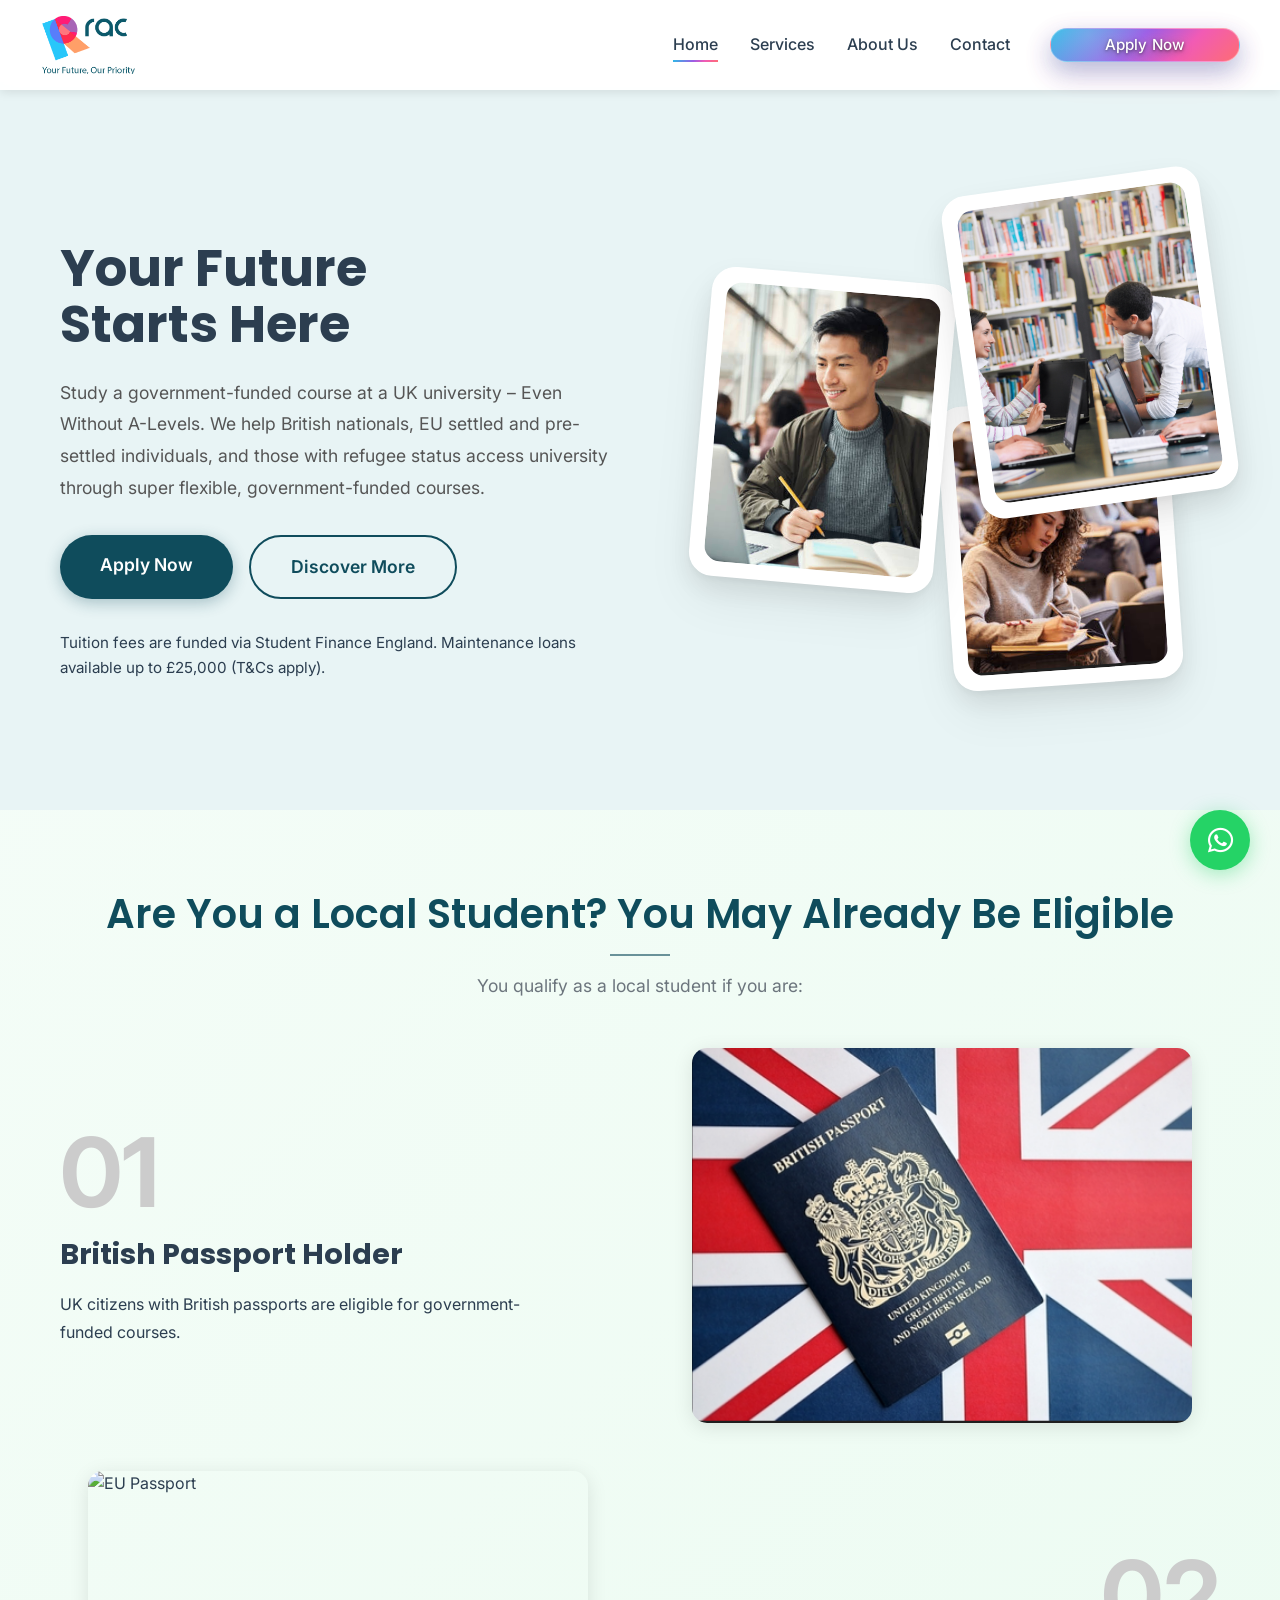
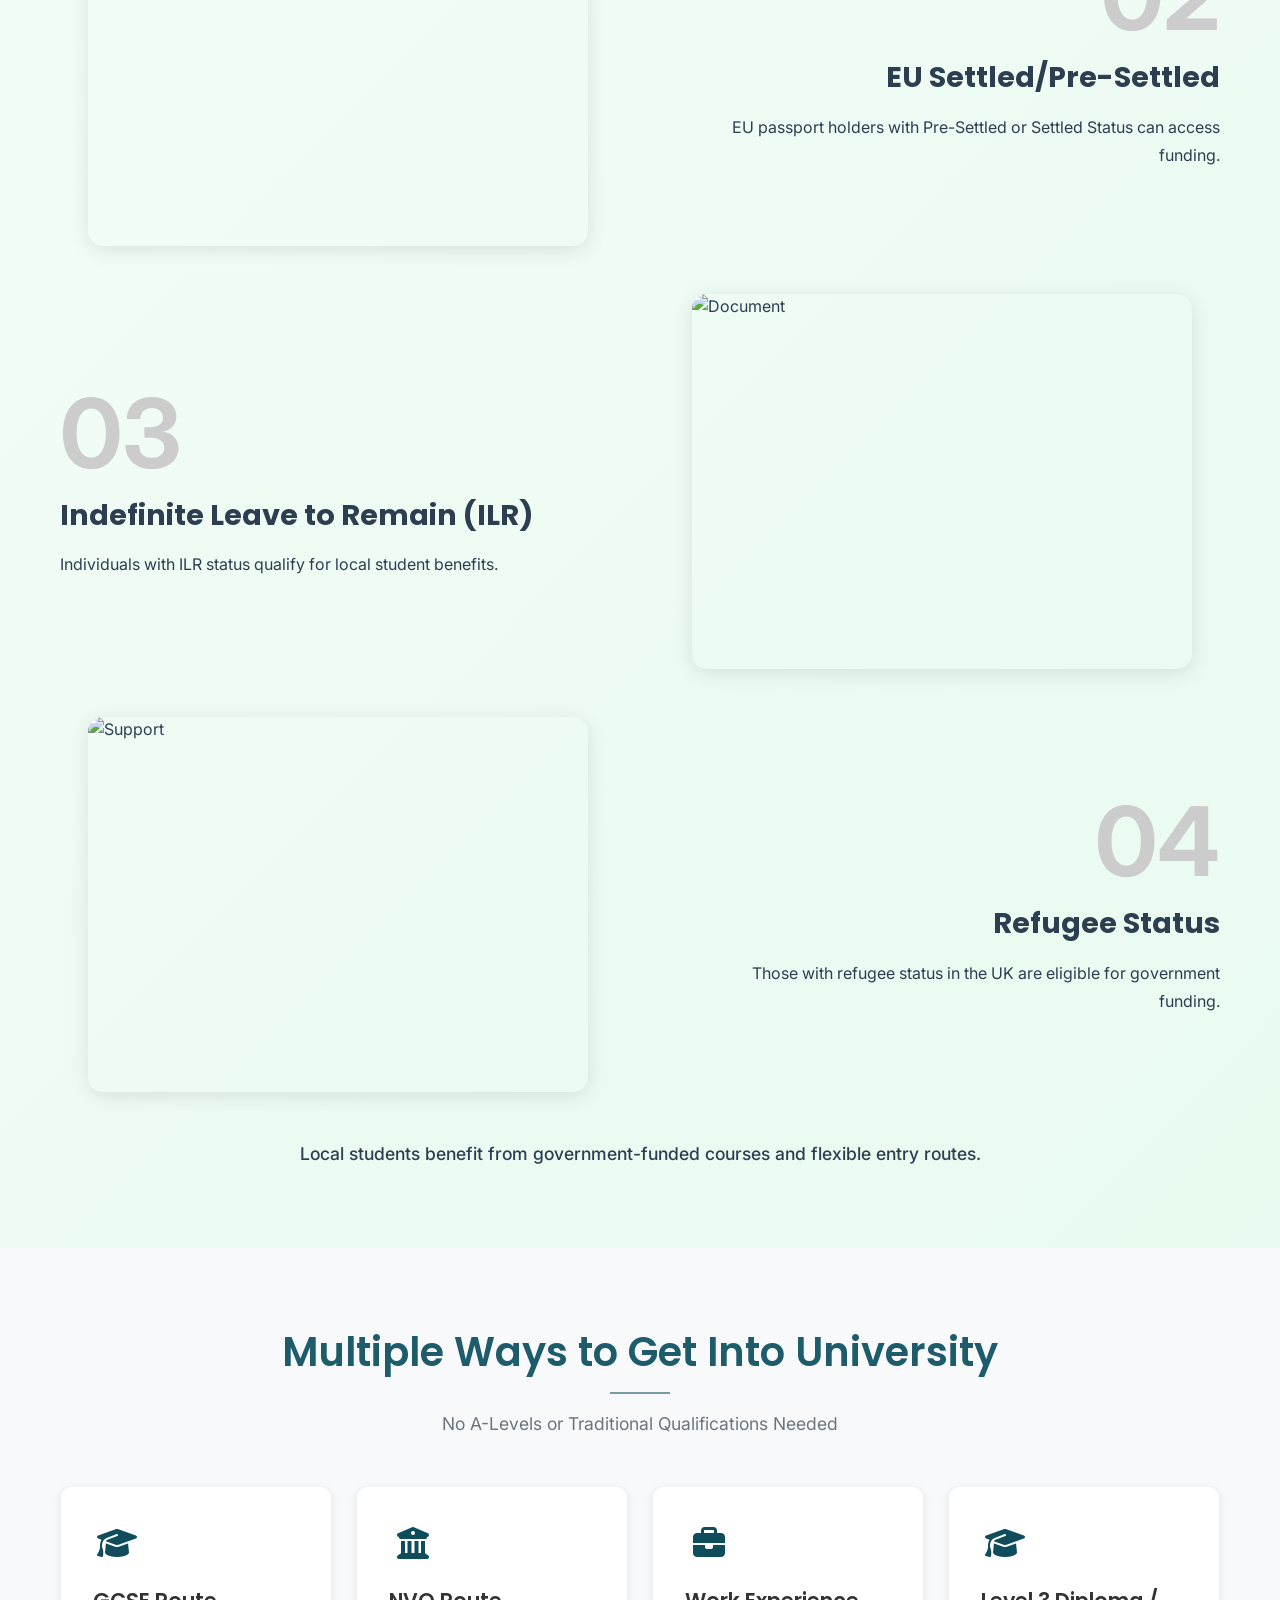
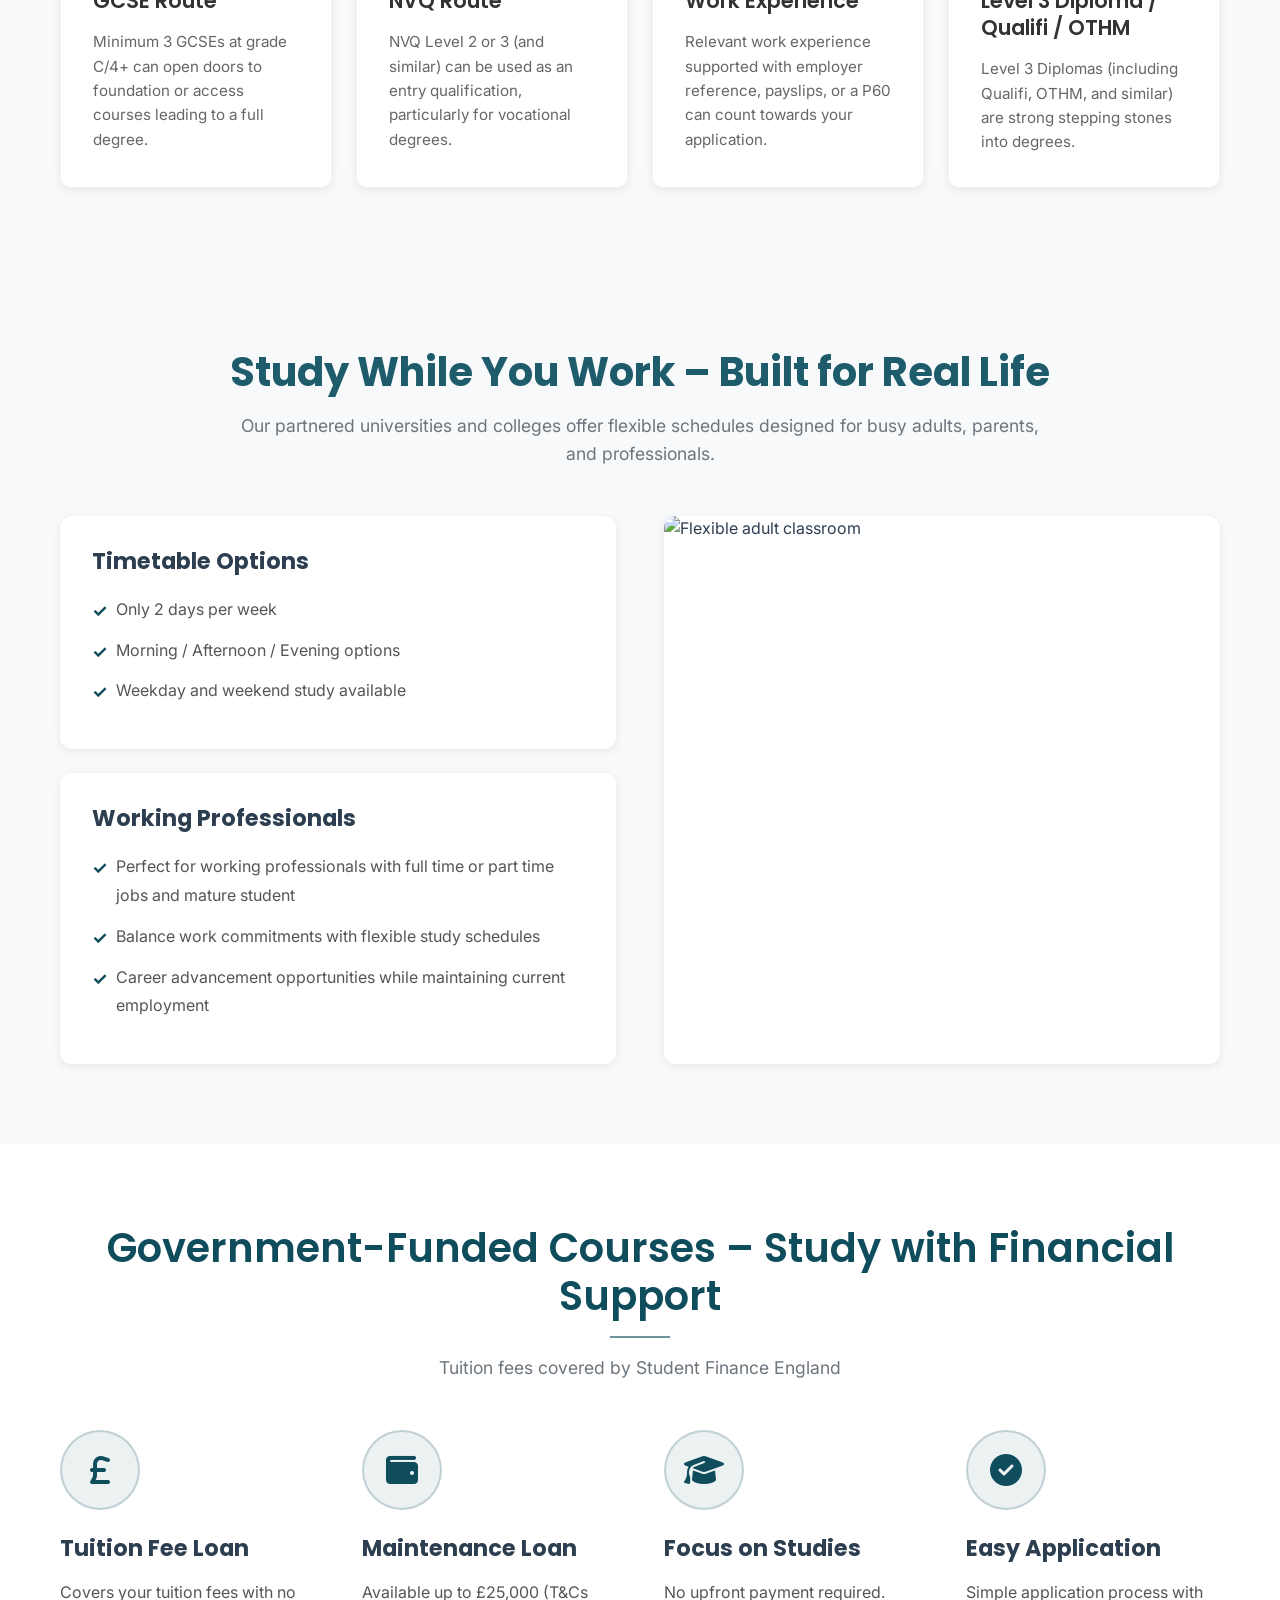
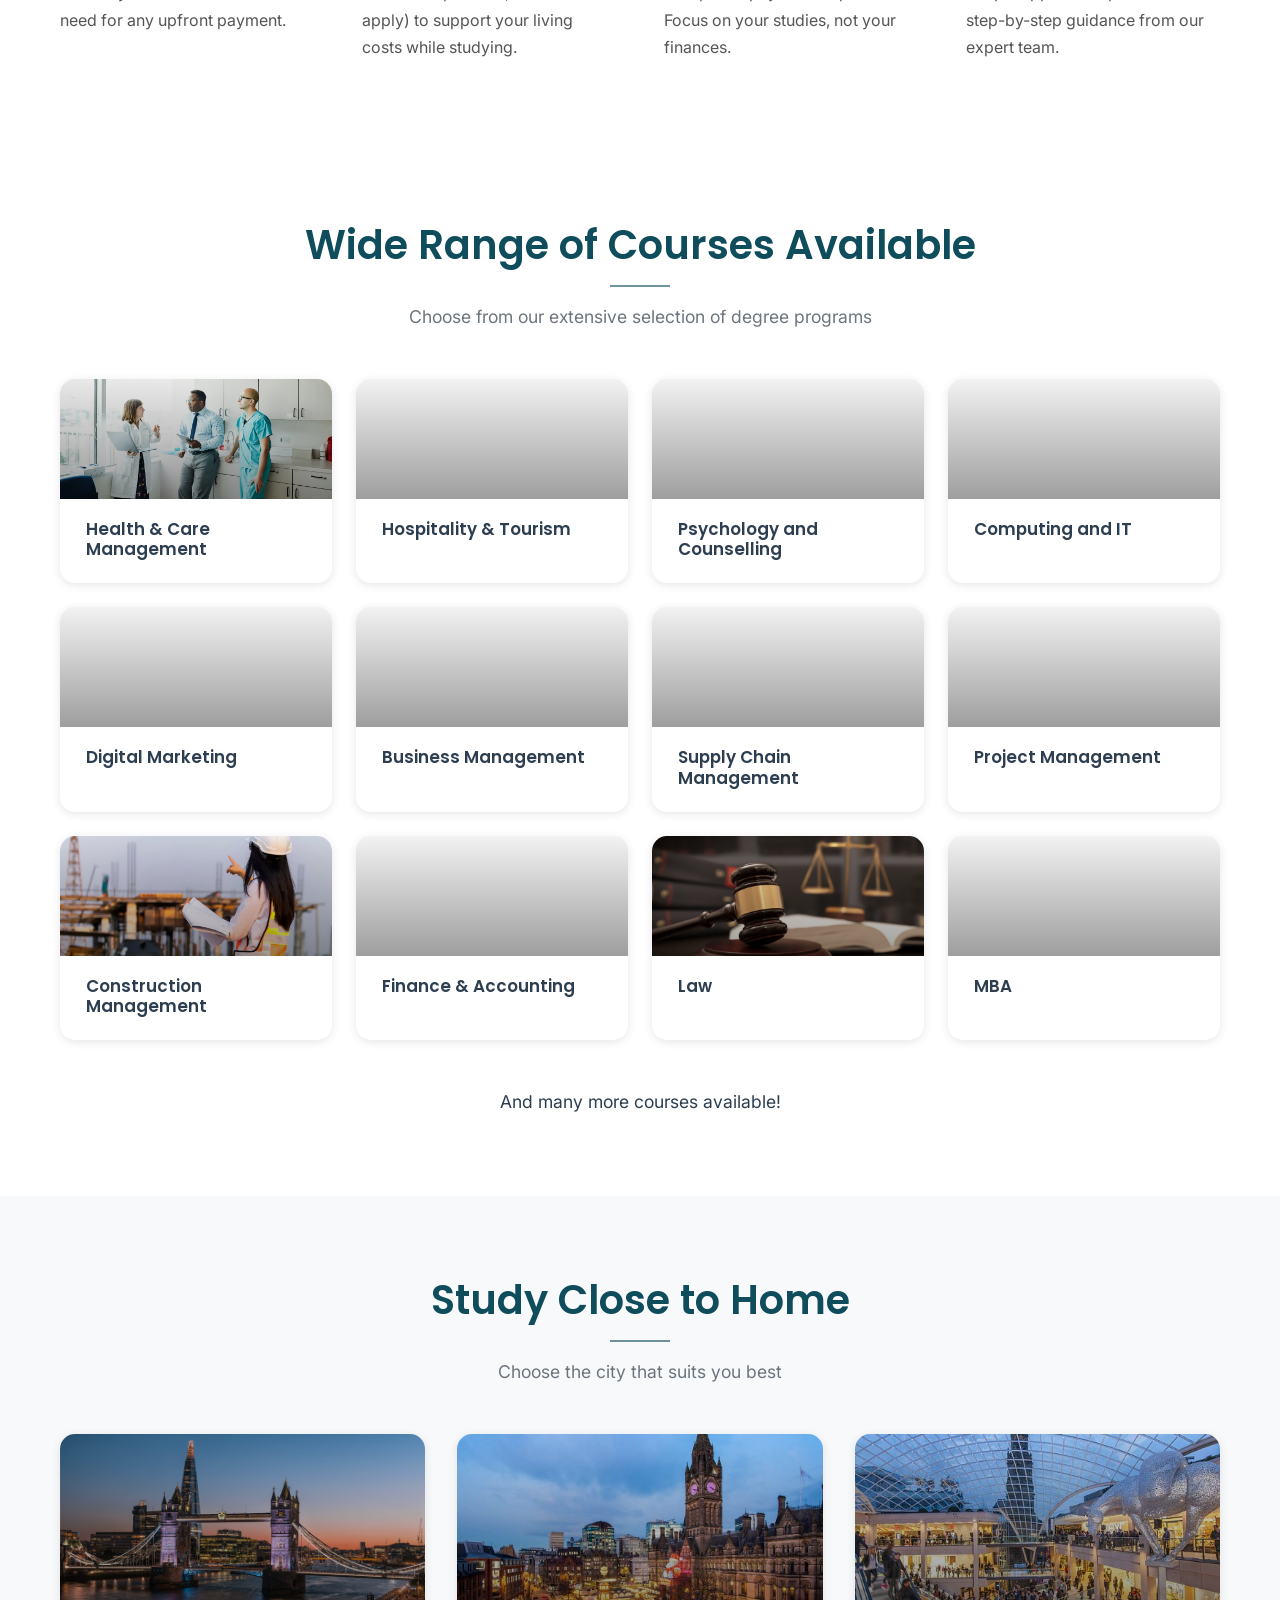
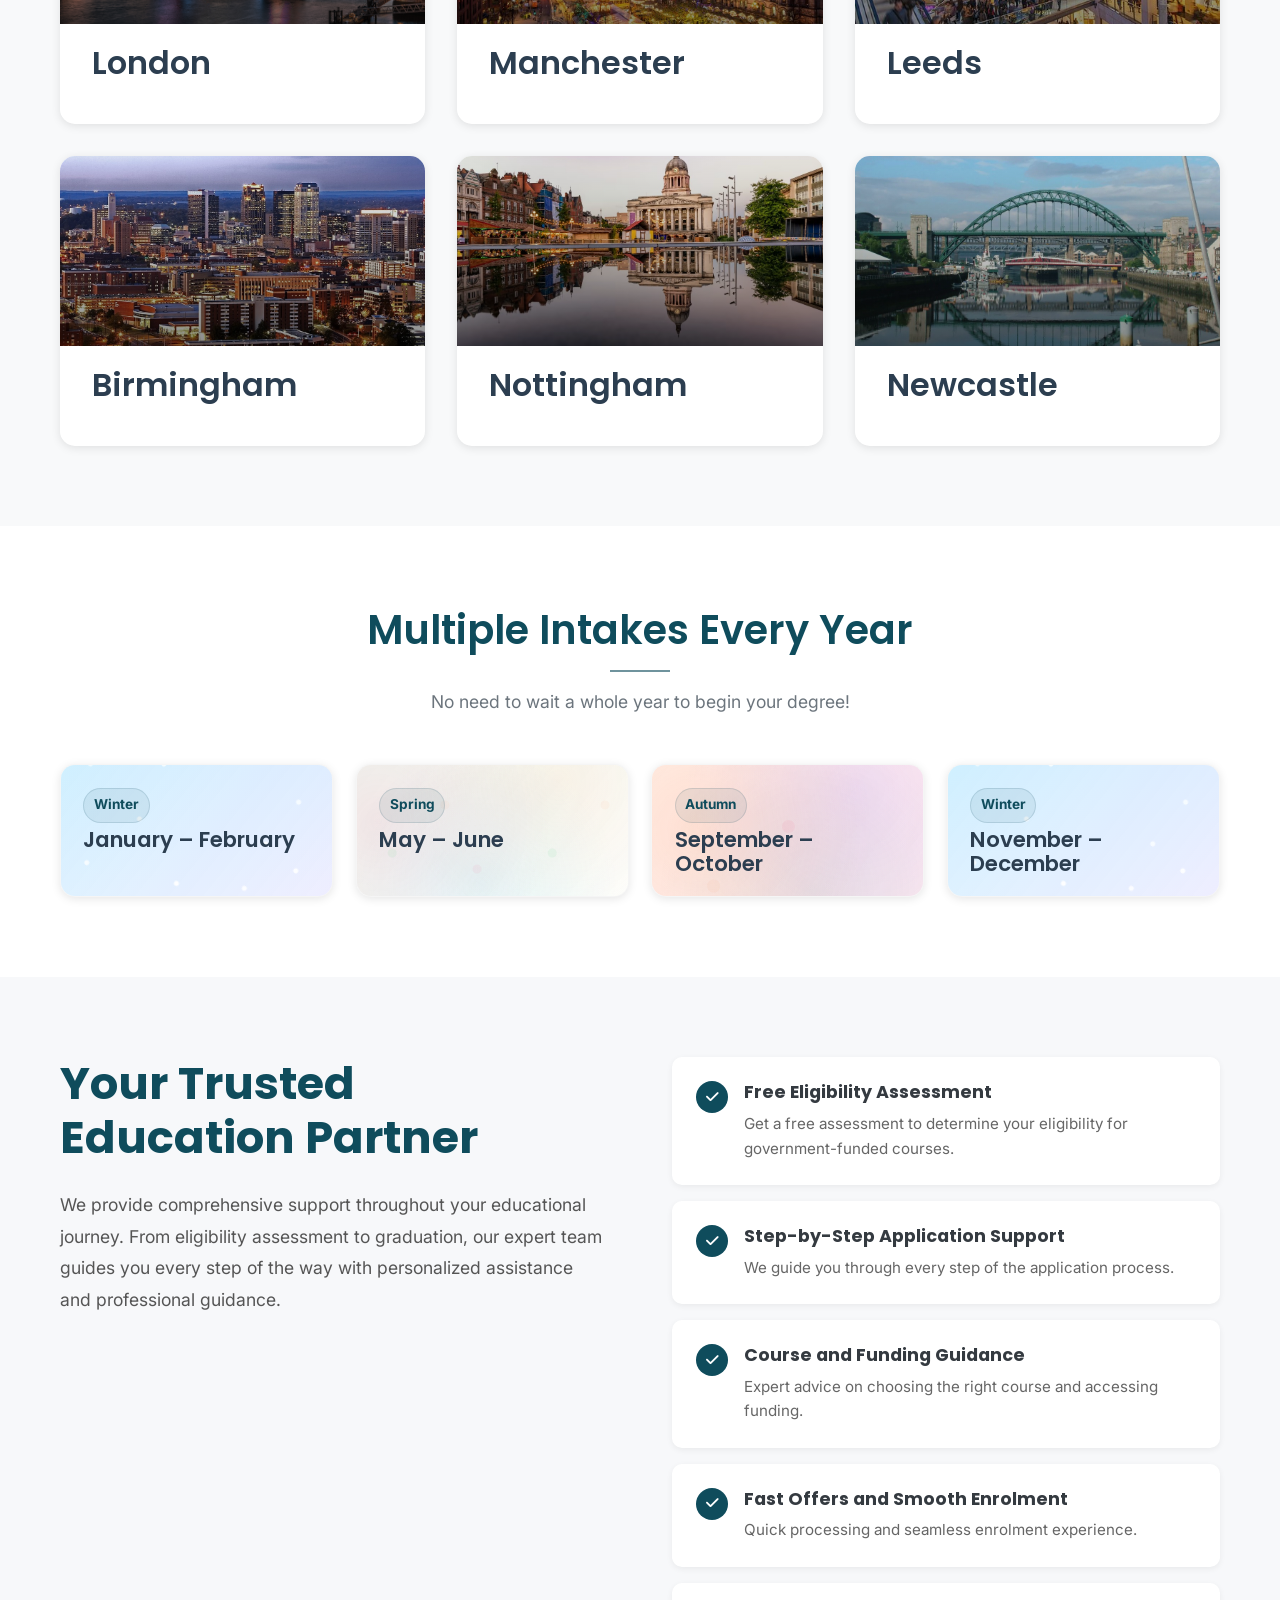
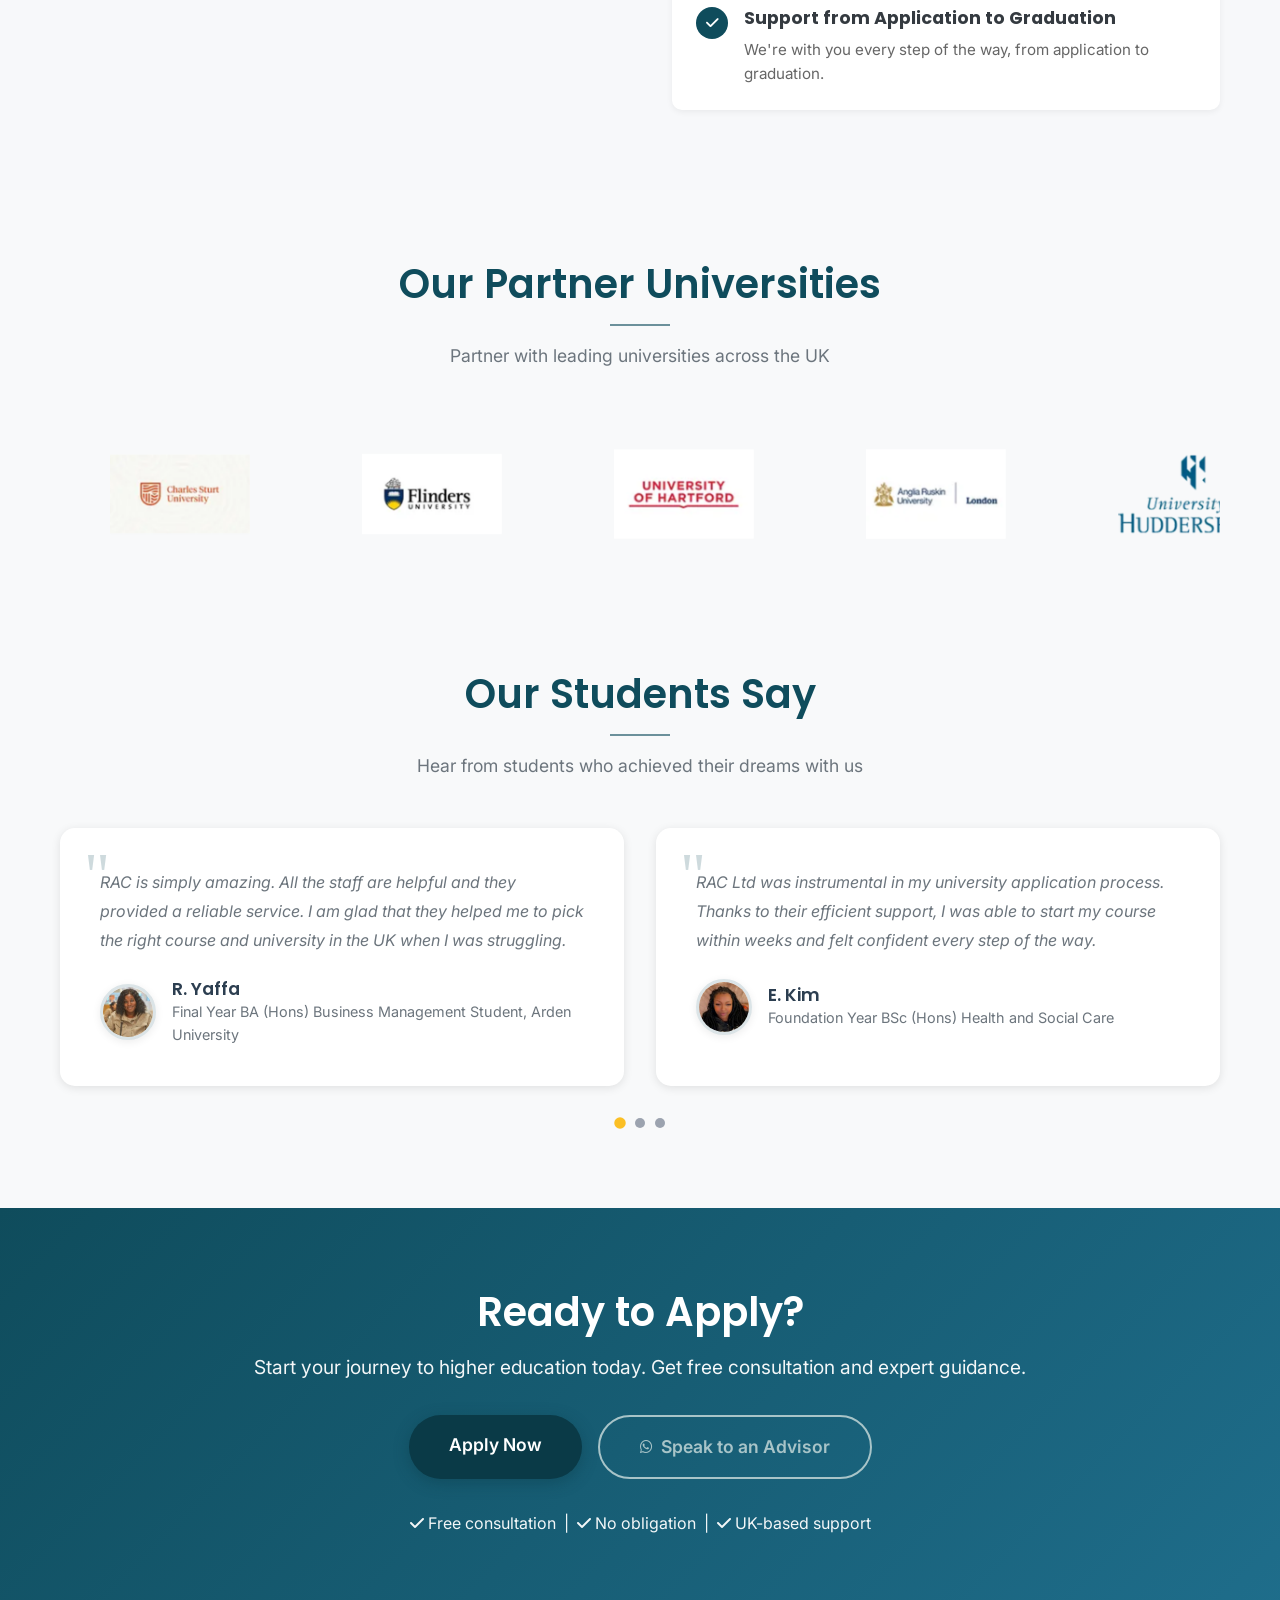
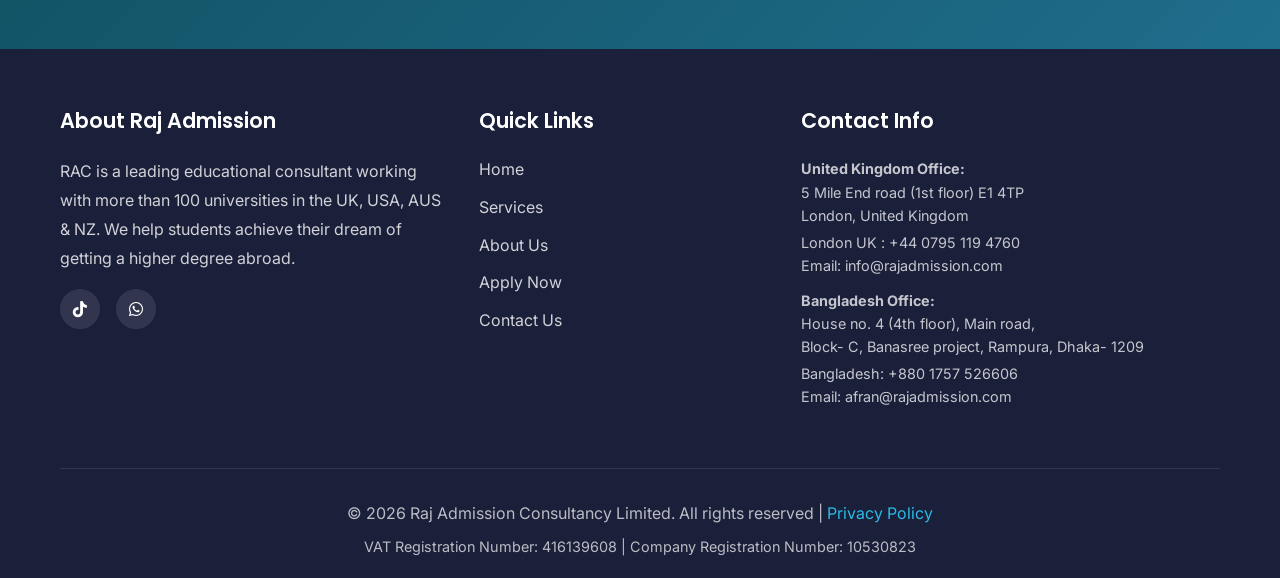
==== commit c5966832: "fixes" ====
--- a/index.html
+++ b/index.html
@@ -23,13 +23,13 @@
     <nav class="navbar">
         <div class="navbar-container">
             <div class="navbar-logo">
-                <a href="index.html">
+                <a href="/">
                     <img src="assets/images/logo.png" alt="Raj Admission Consultancy Logo">
                 </a>
             </div>
             <button class="mobile-menu-toggle" aria-label="Toggle menu"><i class="fas fa-bars"></i></button>
             <ul class="navbar-menu">
-                <li><a href="index.html" data-page="index">Home</a></li>
+                <li><a href="/" data-page="index">Home</a></li>
                 <li><a href="services.html" data-page="services">Services</a></li>
                 <li><a href="about.html" data-page="about">About Us</a></li>
                 <li><a href="contact.html" data-page="contact">Contact</a></li>
@@ -666,7 +666,7 @@
                 <p>Start your journey to higher education today. Get free consultation and expert guidance.</p>
                 <div style="display: flex; gap: 1rem; justify-content: center; flex-wrap: wrap; margin-top: 2rem;">
                     <a href="apply.html" class="btn-primary">Apply Now</a>
-                    <a href="https://wa.me/447951194760?text=Hi%2C%20I%27m%20interested%20in%20a%20government-funded%20UK%20university%20course.%20Can%20you%20please%20help%20me%20apply%3F" class="btn-secondary" target="_blank">
+                    <a href="https://wa.me/447951194760?text=Hello%2C%20I%27m%20interested%20in%20applying%20for%20a%20university%20course%20in%20the%20UK%20and%20would%20appreciate%20guidance%20on%20the%20application%20process." class="btn-secondary" target="_blank">
                         <i class="fab fa-whatsapp"></i> Speak to an Advisor
                     </a>
                 </div>
@@ -688,10 +688,10 @@
                     <h3>About Raj Admission</h3>
                     <p>RAC is a leading educational consultant working with more than 100 universities in the UK, USA, AUS & NZ. We help students achieve their dream of getting a higher degree abroad.</p>
                     <div class="social-links">
-                        <a href="https://www.tiktok.com/@rajadmission" target="_blank" rel="noopener noreferrer" aria-label="TikTok">
+                        <a href="https://www.tiktok.com/@study_with_rac" target="_blank" rel="noopener noreferrer" aria-label="TikTok">
                             <i class="fab fa-tiktok"></i>
                         </a>
-                        <a href="https://wa.me/447951194760?text=Hi%2C%20I%27m%20interested%20in%20a%20government-funded%20UK%20university%20course.%20Can%20you%20please%20help%20me%20apply%3F" target="_blank" rel="noopener noreferrer" aria-label="WhatsApp">
+                        <a href="https://wa.me/447951194760?text=Hello%2C%20I%27m%20interested%20in%20applying%20for%20a%20university%20course%20in%20the%20UK%20and%20would%20appreciate%20guidance%20on%20the%20application%20process." target="_blank" rel="noopener noreferrer" aria-label="WhatsApp">
                             <i class="fab fa-whatsapp"></i>
                         </a>
                     </div>
@@ -701,7 +701,7 @@
                 <div class="footer-column">
                     <h3>Quick Links</h3>
                     <ul class="footer-links">
-                        <li><a href="index.html">Home</a></li>
+                        <li><a href="/">Home</a></li>
                         <li><a href="services.html">Services</a></li>
                         <li><a href="about.html">About Us</a></li>
                         <li><a href="apply.html">Apply Now</a></li>
@@ -751,7 +751,7 @@
     </footer>
 
     <!-- WhatsApp Float Button -->
-    <a href="https://wa.me/447951194760?text=Hi%2C%20I%27m%20interested%20in%20a%20government-funded%20UK%20university%20course.%20Can%20you%20please%20help%20me%20apply%3F" target="_blank" rel="noopener noreferrer" class="whatsapp-float" aria-label="Chat on WhatsApp">
+    <a href="https://wa.me/447951194760?text=Hello%2C%20I%27m%20interested%20in%20applying%20for%20a%20university%20course%20in%20the%20UK%20and%20would%20appreciate%20guidance%20on%20the%20application%20process." target="_blank" rel="noopener noreferrer" class="whatsapp-float" aria-label="Chat on WhatsApp">
         <i class="fab fa-whatsapp"></i>
     </a>
 
--- a/assets/css/style.css
+++ b/assets/css/style.css
@@ -609,6 +609,13 @@
     color: var(--white);
 }
 
+.hero .btn-secondary:hover {
+    background: transparent;
+    color: var(--deep-teal);
+    border-width: 2px; /* keep layout stable */
+    box-shadow: 0 0 0 2px rgba(15, 76, 92, 0.15); /* subtle bold effect */
+}
+
 .hero-info-text {
     font-size: 1rem;
     color: #2c3e50;
